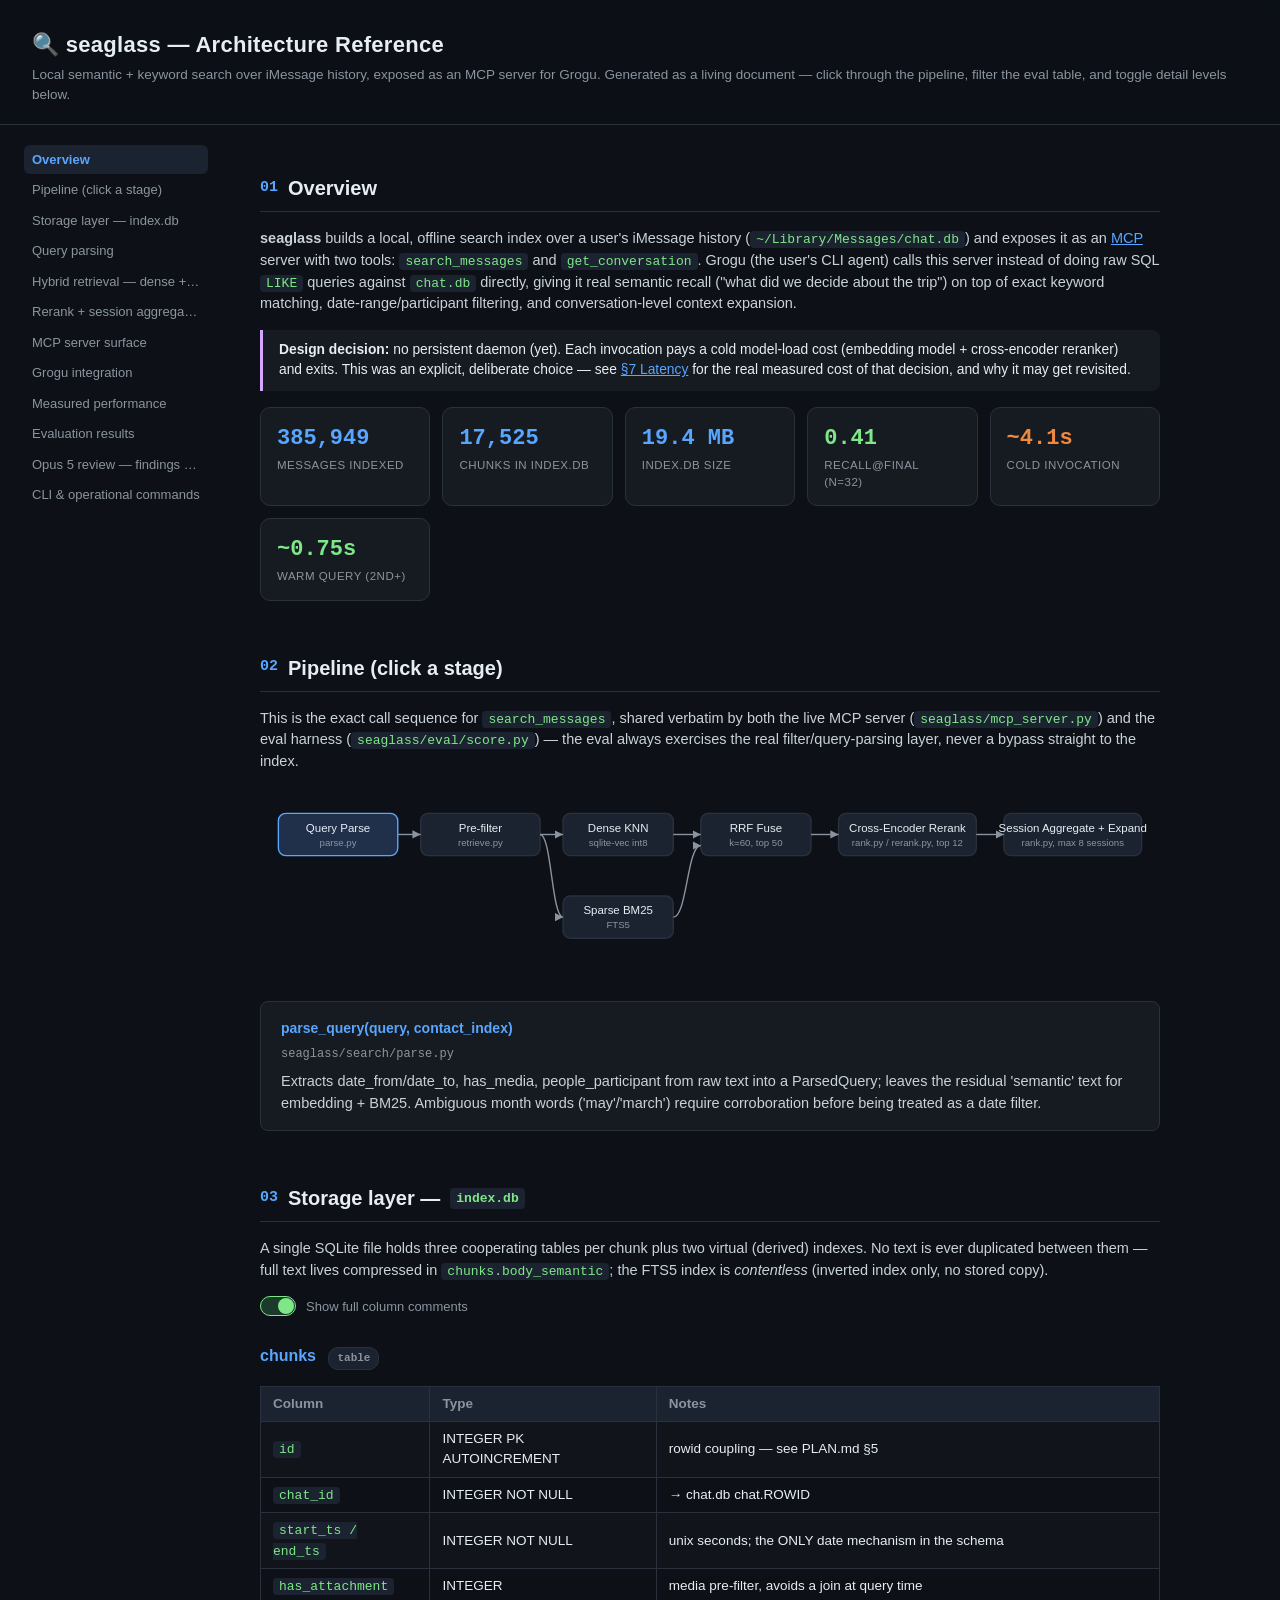
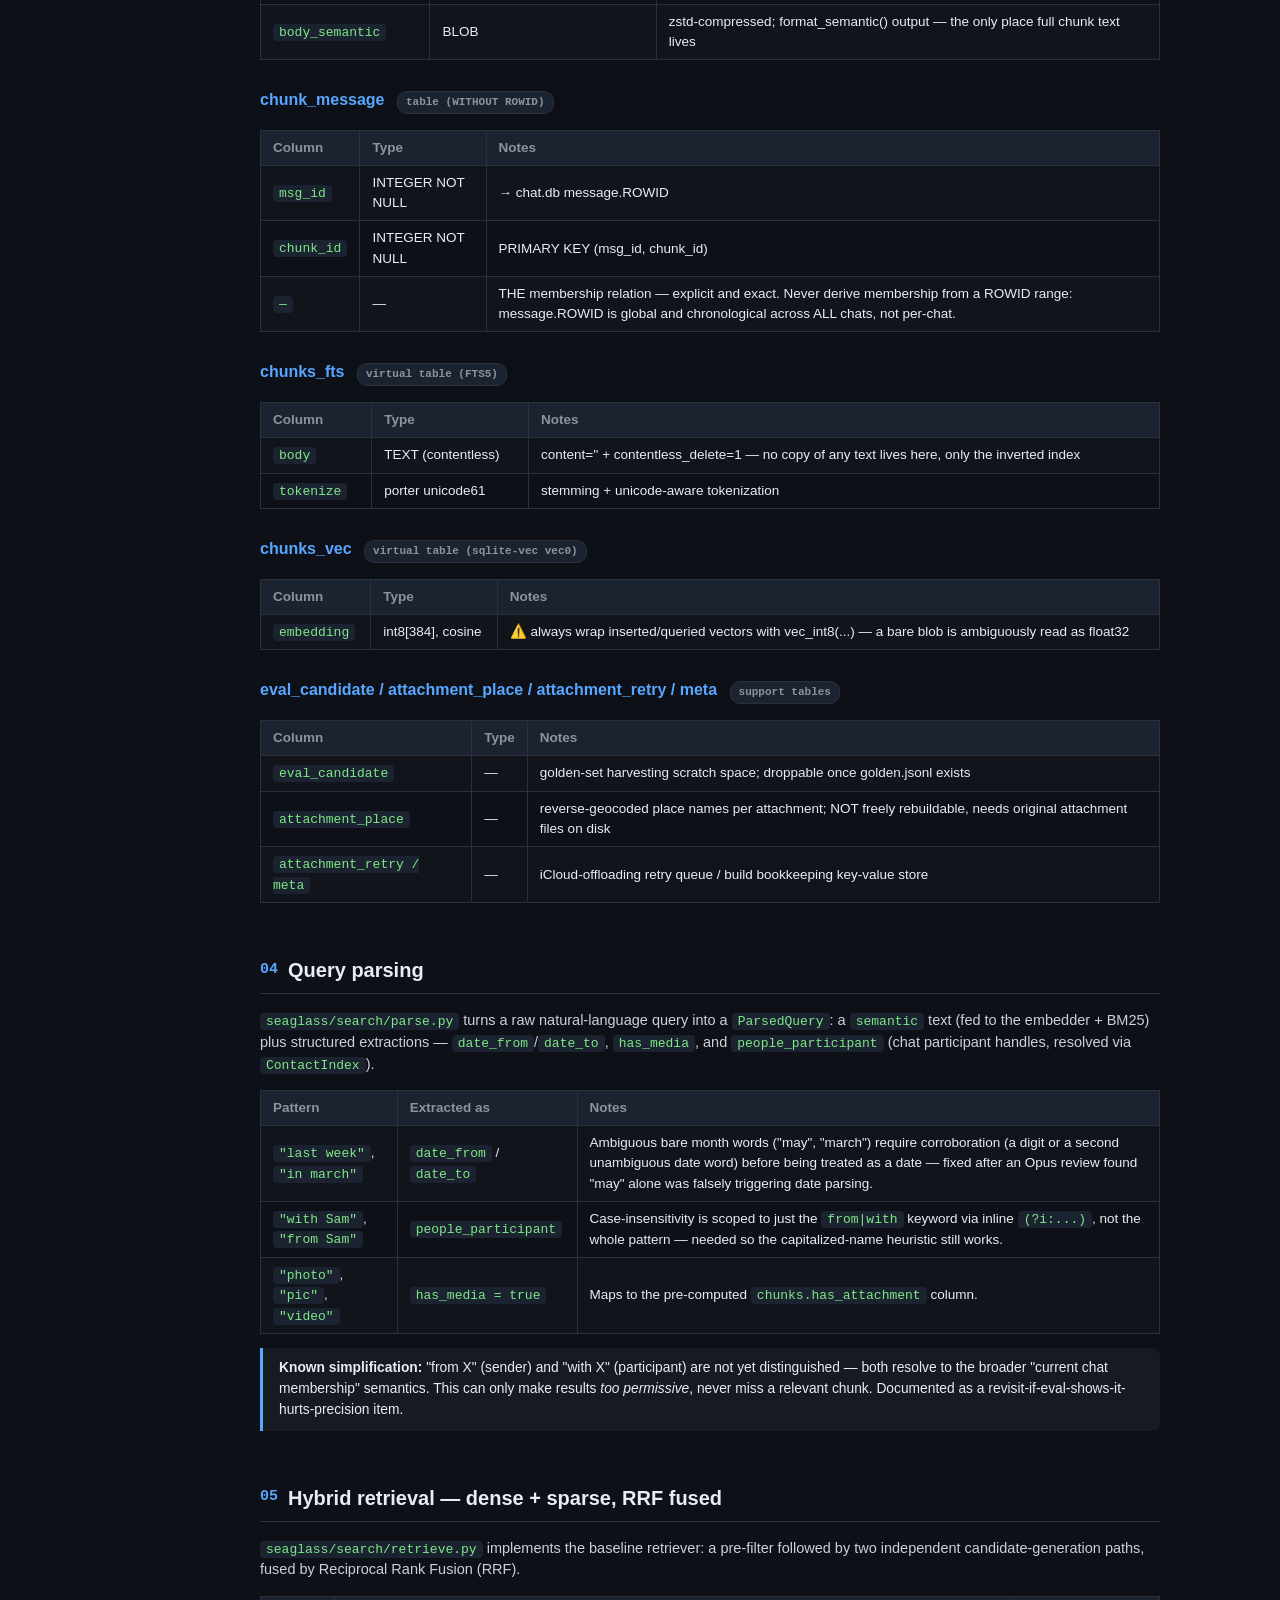
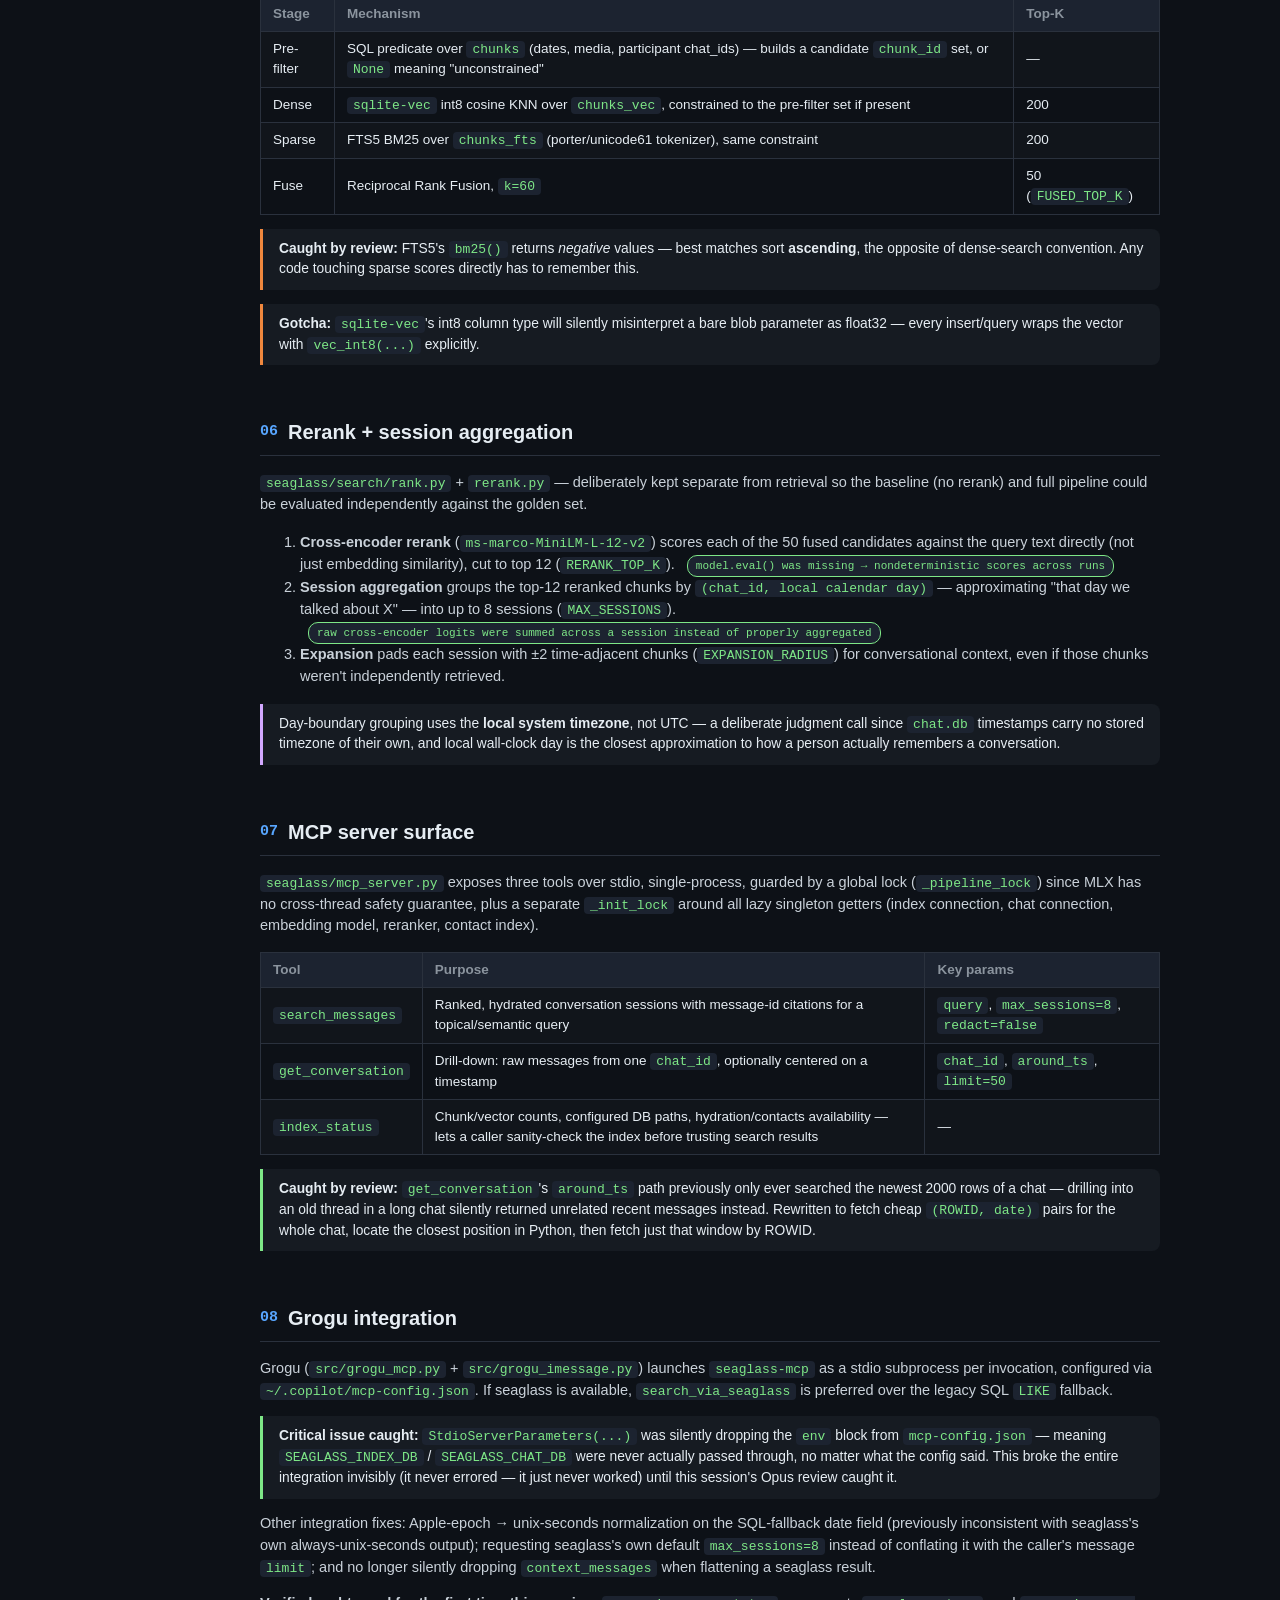
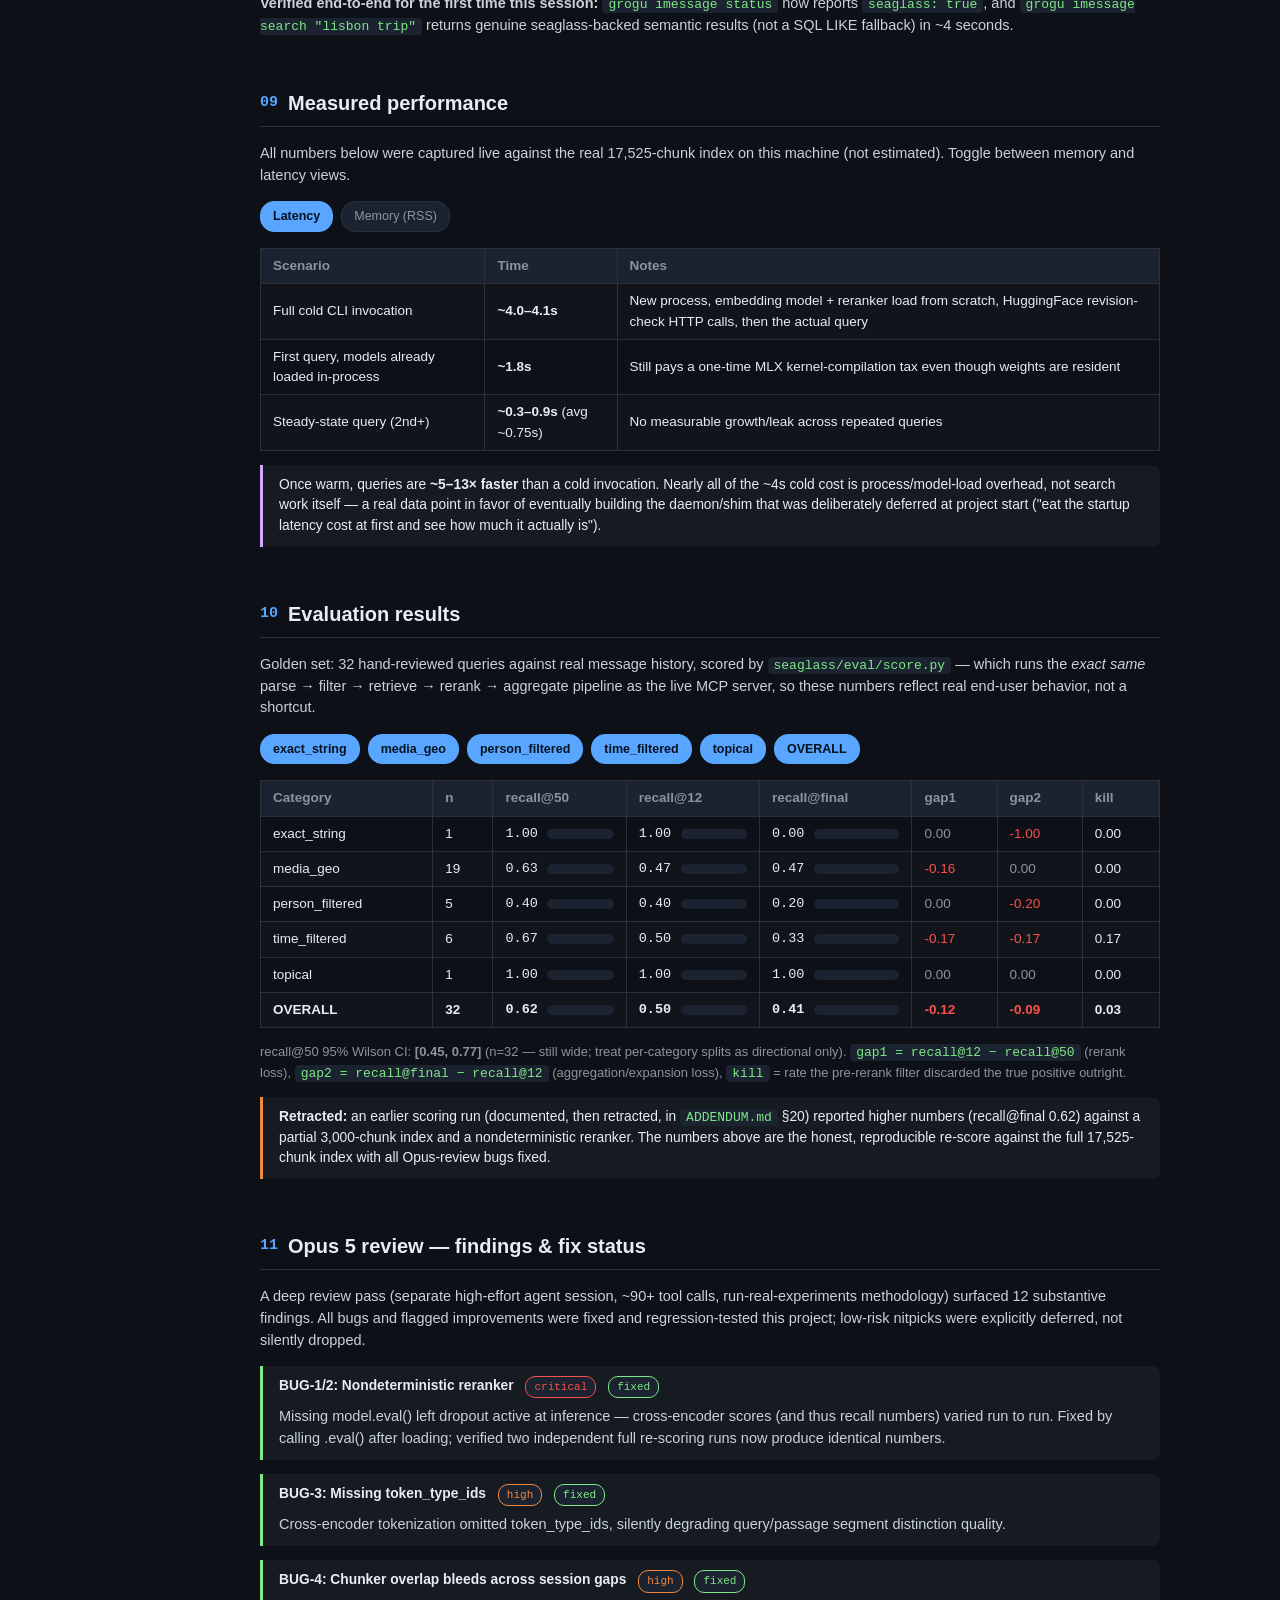
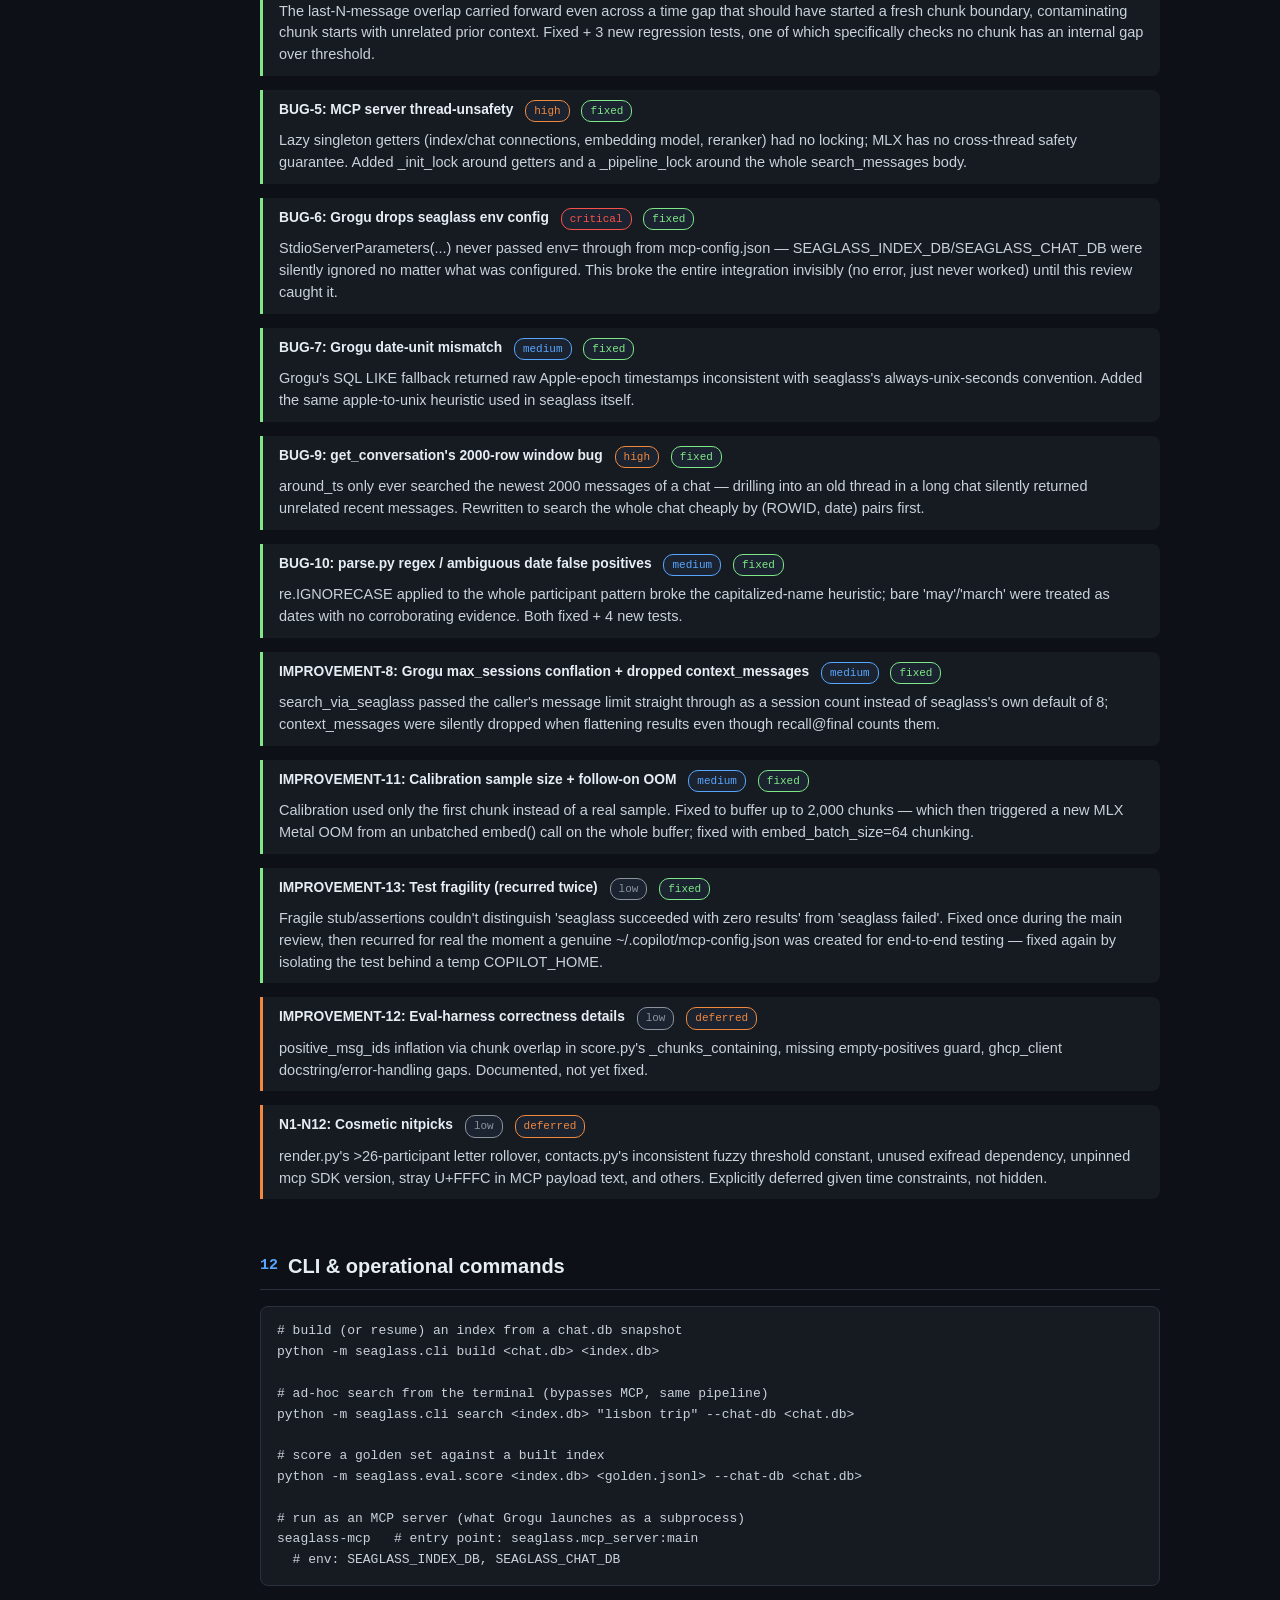
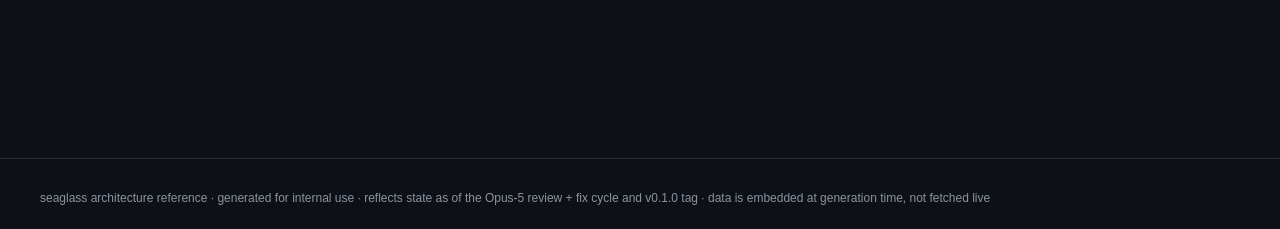
==== docs/architecture.html @ 32e87cda "Remove 'phase' references and 'fixed bug' phrasing from architecture doc Reworded retrieve.py/rank.p" ====
<!DOCTYPE html>
<html lang="en">
<head>
<meta charset="UTF-8">
<title>seaglass — Architecture</title>
<meta name="viewport" content="width=device-width, initial-scale=1">
<style>
  :root {
    --bg: #0d1117;
    --panel: #161b22;
    --panel-alt: #1c2330;
    --border: #2a313d;
    --text: #e6edf3;
    --muted: #8b949e;
    --accent: #58a6ff;
    --accent2: #7ee787;
    --accent3: #f0883e;
    --accent4: #d2a8ff;
    --danger: #f85149;
    --mono: "SF Mono", "Fira Code", Menlo, Consolas, monospace;
  }
  * { box-sizing: border-box; }
  body {
    margin: 0;
    background: var(--bg);
    color: var(--text);
    font-family: -apple-system, BlinkMacSystemFont, "Segoe UI", Helvetica, Arial, sans-serif;
    line-height: 1.5;
  }
  header {
    padding: 28px 32px 18px;
    border-bottom: 1px solid var(--border);
    position: sticky;
    top: 0;
    background: rgba(13,17,23,0.92);
    backdrop-filter: blur(6px);
    z-index: 50;
  }
  header h1 { margin: 0 0 4px; font-size: 22px; letter-spacing: 0.3px; }
  header p.sub { margin: 0; color: var(--muted); font-size: 13.5px; }
  .layout { display: flex; align-items: flex-start; }
  nav#toc {
    width: 220px;
    flex-shrink: 0;
    position: sticky;
    top: 92px;
    padding: 20px 12px 40px 24px;
    height: calc(100vh - 92px);
    overflow-y: auto;
    font-size: 13px;
  }
  nav#toc a {
    display: block;
    color: var(--muted);
    text-decoration: none;
    padding: 5px 8px;
    border-radius: 6px;
    margin-bottom: 1px;
    white-space: nowrap;
    overflow: hidden;
    text-overflow: ellipsis;
  }
  nav#toc a:hover { color: var(--text); background: var(--panel-alt); }
  nav#toc a.active { color: var(--accent); background: var(--panel-alt); font-weight: 600; }
  main {
    flex: 1;
    padding: 32px 40px 120px;
    max-width: 980px;
  }
  section { margin-bottom: 52px; scroll-margin-top: 90px; }
  h2 {
    font-size: 20px;
    border-bottom: 1px solid var(--border);
    padding-bottom: 8px;
    margin-bottom: 16px;
    display: flex;
    align-items: center;
    gap: 10px;
  }
  h2 .num { color: var(--accent); font-family: var(--mono); font-size: 15px; }
  h3 { font-size: 16px; margin-top: 28px; color: var(--accent); }
  p, li { color: #c9d1d9; font-size: 14.5px; }
  code {
    font-family: var(--mono);
    background: var(--panel-alt);
    padding: 1px 6px;
    border-radius: 4px;
    font-size: 13px;
    color: var(--accent2);
  }
  pre {
    background: var(--panel);
    border: 1px solid var(--border);
    border-radius: 8px;
    padding: 14px 16px;
    overflow-x: auto;
    font-family: var(--mono);
    font-size: 12.8px;
    line-height: 1.6;
  }
  pre code { background: none; padding: 0; color: #c9d1d9; }
  .callout {
    border-left: 3px solid var(--accent);
    background: var(--panel);
    padding: 10px 16px;
    border-radius: 0 8px 8px 0;
    margin: 14px 0;
    font-size: 13.8px;
  }
  .callout.warn { border-color: var(--accent3); }
  .callout.fix { border-color: var(--accent2); }
  .callout.decision { border-color: var(--accent4); }
  table { border-collapse: collapse; width: 100%; margin: 14px 0; font-size: 13.5px; }
  th, td { border: 1px solid var(--border); padding: 7px 12px; text-align: left; }
  th { background: var(--panel-alt); color: var(--muted); font-weight: 600; }
  tr:nth-child(even) td { background: rgba(255,255,255,0.015); }
  .badge {
    display: inline-block;
    font-family: var(--mono);
    font-size: 11px;
    padding: 2px 8px;
    border-radius: 10px;
    background: var(--panel-alt);
    border: 1px solid var(--border);
    color: var(--muted);
    margin-left: 8px;
  }
  .badge.fixed { color: var(--accent2); border-color: var(--accent2); }
  .badge.deferred { color: var(--accent3); border-color: var(--accent3); }

  /* Diagram (SVG-based, built dynamically) */
  #pipeline-diagram { margin: 8px 0 20px; }
  .stage-box {
    fill: var(--panel-alt);
    stroke: var(--border);
    stroke-width: 1.5;
    rx: 8;
    cursor: pointer;
    transition: stroke 0.15s, fill 0.15s;
  }
  .stage-box:hover { stroke: var(--accent); fill: #212a38; }
  .stage-box.active { stroke: var(--accent); fill: #21304a; }
  .stage-label { fill: var(--text); font-size: 12.5px; font-family: -apple-system, sans-serif; pointer-events: none; }
  .stage-sub { fill: var(--muted); font-size: 10.5px; pointer-events: none; }
  .flow-arrow { stroke: var(--muted); stroke-width: 1.5; marker-end: url(#arrowhead); fill: none; }
  #stage-detail {
    background: var(--panel);
    border: 1px solid var(--border);
    border-radius: 8px;
    padding: 16px 20px;
    margin-top: 4px;
    min-height: 70px;
    font-size: 13.5px;
  }
  #stage-detail h4 { margin: 0 0 6px; color: var(--accent); font-size: 14px; }
  #stage-detail .file { color: var(--muted); font-family: var(--mono); font-size: 12px; }

  /* Live metrics widget */
  .metrics-grid {
    display: grid;
    grid-template-columns: repeat(auto-fit, minmax(150px, 1fr));
    gap: 12px;
    margin: 16px 0;
  }
  .metric-card {
    background: var(--panel);
    border: 1px solid var(--border);
    border-radius: 10px;
    padding: 14px 16px;
  }
  .metric-card .val { font-size: 22px; font-weight: 700; font-family: var(--mono); }
  .metric-card .lbl { color: var(--muted); font-size: 11.5px; text-transform: uppercase; letter-spacing: 0.5px; margin-top: 2px; }
  .metric-card.good .val { color: var(--accent2); }
  .metric-card.warn .val { color: var(--accent3); }
  .metric-card.neutral .val { color: var(--accent); }

  /* Recall table + filter chips */
  .chip-row { display: flex; flex-wrap: wrap; gap: 8px; margin: 10px 0 16px; }
  .chip {
    font-size: 12.5px;
    padding: 5px 12px;
    border-radius: 14px;
    border: 1px solid var(--border);
    background: var(--panel-alt);
    cursor: pointer;
    color: var(--muted);
    user-select: none;
  }
  .chip.active { background: var(--accent); color: #06121f; border-color: var(--accent); font-weight: 600; }
  #eval-table tr.hidden { display: none; }

  .bar-track { background: var(--panel-alt); border-radius: 5px; height: 10px; width: 100%; overflow: hidden; }
  .bar-fill { height: 100%; border-radius: 5px; background: linear-gradient(90deg, var(--accent), var(--accent2)); }

  .toggle-row { display: flex; gap: 10px; align-items: center; margin: 10px 0 4px; font-size: 13px; color: var(--muted); }
  .switch {
    width: 36px; height: 20px; background: var(--panel-alt); border: 1px solid var(--border);
    border-radius: 12px; position: relative; cursor: pointer; flex-shrink: 0;
  }
  .switch .knob { width: 16px; height: 16px; border-radius: 50%; background: var(--muted); position: absolute; top: 1px; left: 1px; transition: left 0.15s, background 0.15s; }
  .switch.on { background: #1b3a2c; border-color: var(--accent2); }
  .switch.on .knob { left: 17px; background: var(--accent2); }

  footer { padding: 30px 40px; color: var(--muted); font-size: 12px; border-top: 1px solid var(--border); }
  a { color: var(--accent); }

  ::-webkit-scrollbar { width: 9px; height: 9px; }
  ::-webkit-scrollbar-thumb { background: var(--border); border-radius: 5px; }
</style>
</head>
<body>

<header>
  <h1>🔍 seaglass — Architecture Reference</h1>
  <p class="sub">Local semantic + keyword search over iMessage history, exposed as an MCP server for Grogu. Generated as a living document — click through the pipeline, filter the eval table, and toggle detail levels below.</p>
</header>

<div class="layout">
  <nav id="toc"></nav>
  <main id="main-content">

    <section id="overview">
      <h2><span class="num">01</span> Overview</h2>
      <p>
        <strong>seaglass</strong> builds a local, offline search index over a user's iMessage
        history (<code>~/Library/Messages/chat.db</code>) and exposes it as an
        <a href="https://modelcontextprotocol.io/">MCP</a> server with two tools:
        <code>search_messages</code> and <code>get_conversation</code>. Grogu (the user's CLI agent)
        calls this server instead of doing raw SQL <code>LIKE</code> queries against
        <code>chat.db</code> directly, giving it real semantic recall ("what did we decide about the
        trip") on top of exact keyword matching, date-range/participant filtering, and
        conversation-level context expansion.
      </p>
      <div class="callout decision">
        <strong>Design decision:</strong> no persistent daemon (yet). Each invocation pays a cold
        model-load cost (embedding model + cross-encoder reranker) and exits. This was an explicit,
        deliberate choice — see <a href="#latency">§7 Latency</a> for the real measured cost of that
        decision, and why it may get revisited.
      </div>
      <div class="metrics-grid">
        <div class="metric-card neutral"><div class="val" id="m-messages">385,949</div><div class="lbl">messages indexed</div></div>
        <div class="metric-card neutral"><div class="val" id="m-chunks">17,525</div><div class="lbl">chunks in index.db</div></div>
        <div class="metric-card neutral"><div class="val" id="m-indexsize">19.4 MB</div><div class="lbl">index.db size</div></div>
        <div class="metric-card good"><div class="val" id="m-recall">0.41</div><div class="lbl">recall@final (n=32)</div></div>
        <div class="metric-card warn"><div class="val" id="m-cold">~4.1s</div><div class="lbl">cold invocation</div></div>
        <div class="metric-card good"><div class="val" id="m-warm">~0.75s</div><div class="lbl">warm query (2nd+)</div></div>
      </div>
    </section>

    <section id="pipeline">
      <h2><span class="num">02</span> Pipeline (click a stage)</h2>
      <p>This is the exact call sequence for <code>search_messages</code>, shared verbatim by both the
      live MCP server (<code>seaglass/mcp_server.py</code>) and the eval harness
      (<code>seaglass/eval/score.py</code>) — the eval always exercises the real filter/query-parsing
      layer, never a bypass straight to the index.</p>
      <svg id="pipeline-diagram" width="100%" viewBox="0 0 980 190" xmlns="http://www.w3.org/2000/svg">
        <defs>
          <marker id="arrowhead" markerWidth="8" markerHeight="8" refX="6" refY="3" orient="auto">
            <path d="M0,0 L6,3 L0,6 Z" fill="var(--muted)"></path>
          </marker>
        </defs>
      </svg>
      <div id="stage-detail">
        <em style="color:var(--muted)">Click a stage above for details, or use ← / → keys.</em>
      </div>
    </section>

    <section id="storage">
      <h2><span class="num">03</span> Storage layer — <code>index.db</code></h2>
      <p>A single SQLite file holds three cooperating tables per chunk plus two virtual (derived)
      indexes. No text is ever duplicated between them — full text lives compressed in
      <code>chunks.body_semantic</code>; the FTS5 index is <em>contentless</em> (inverted index only,
      no stored copy).</p>

      <div class="toggle-row">
        <div class="switch" id="schema-toggle"><div class="knob"></div></div>
        <span id="schema-toggle-label">Show full column comments</span>
      </div>
      <div id="schema-tables"></div>
    </section>

    <section id="query-parse">
      <h2><span class="num">04</span> Query parsing</h2>
      <p><code>seaglass/search/parse.py</code> turns a raw natural-language query into a
      <code>ParsedQuery</code>: a <code>semantic</code> text (fed to the embedder + BM25) plus
      structured extractions — <code>date_from</code>/<code>date_to</code>, <code>has_media</code>,
      and <code>people_participant</code> (chat participant handles, resolved via
      <code>ContactIndex</code>).</p>
      <table>
        <tr><th>Pattern</th><th>Extracted as</th><th>Notes</th></tr>
        <tr><td><code>"last week"</code>, <code>"in march"</code></td><td><code>date_from</code> / <code>date_to</code></td>
            <td>Ambiguous bare month words ("may", "march") require corroboration (a digit or a second
            unambiguous date word) before being treated as a date — fixed after an Opus review found
            "may" alone was falsely triggering date parsing.</td></tr>
        <tr><td><code>"with Sam"</code>, <code>"from Sam"</code></td><td><code>people_participant</code></td>
            <td>Case-insensitivity is scoped to just the <code>from|with</code> keyword via inline
            <code>(?i:...)</code>, not the whole pattern — needed so the capitalized-name heuristic
            still works.</td></tr>
        <tr><td><code>"photo"</code>, <code>"pic"</code>, <code>"video"</code></td><td><code>has_media = true</code></td>
            <td>Maps to the pre-computed <code>chunks.has_attachment</code> column.</td></tr>
      </table>
      <div class="callout">
        <strong>Known simplification:</strong> "from X" (sender) and "with X" (participant) are not
        yet distinguished — both resolve to the broader "current chat membership" semantics. This can
        only make results <em>too permissive</em>, never miss a relevant chunk. Documented as a
        revisit-if-eval-shows-it-hurts-precision item.
      </div>
    </section>

    <section id="retrieval">
      <h2><span class="num">05</span> Hybrid retrieval — dense + sparse, RRF fused</h2>
      <p><code>seaglass/search/retrieve.py</code> implements the baseline retriever: a pre-filter
      followed by two independent candidate-generation paths, fused by Reciprocal Rank Fusion (RRF).</p>
      <table>
        <tr><th>Stage</th><th>Mechanism</th><th>Top-K</th></tr>
        <tr><td>Pre-filter</td><td>SQL predicate over <code>chunks</code> (dates, media, participant chat_ids) — builds a candidate <code>chunk_id</code> set, or <code>None</code> meaning "unconstrained"</td><td>—</td></tr>
        <tr><td>Dense</td><td><code>sqlite-vec</code> int8 cosine KNN over <code>chunks_vec</code>, constrained to the pre-filter set if present</td><td>200</td></tr>
        <tr><td>Sparse</td><td>FTS5 BM25 over <code>chunks_fts</code> (porter/unicode61 tokenizer), same constraint</td><td>200</td></tr>
        <tr><td>Fuse</td><td>Reciprocal Rank Fusion, <code>k=60</code></td><td>50 (<code>FUSED_TOP_K</code>)</td></tr>
      </table>
      <div class="callout warn">
        <strong>Caught by review:</strong> FTS5's <code>bm25()</code> returns <em>negative</em>
        values — best matches sort <strong>ascending</strong>, the opposite of dense-search
        convention. Any code touching sparse scores directly has to remember this.
      </div>
      <div class="callout warn">
        <strong>Gotcha:</strong> <code>sqlite-vec</code>'s int8 column type will silently
        misinterpret a bare blob parameter as float32 — every insert/query wraps the vector with
        <code>vec_int8(...)</code> explicitly.
      </div>
    </section>

    <section id="rerank-aggregate">
      <h2><span class="num">06</span> Rerank + session aggregation</h2>
      <p><code>seaglass/search/rank.py</code> + <code>rerank.py</code> — deliberately kept
      separate from retrieval so the baseline (no rerank) and full pipeline could be evaluated
      independently against the golden set.</p>
      <ol>
        <li><strong>Cross-encoder rerank</strong> (<code>ms-marco-MiniLM-L-12-v2</code>) scores each of
        the 50 fused candidates against the query text directly (not just embedding similarity),
        cut to top 12 (<code>RERANK_TOP_K</code>).
          <span class="badge fixed">model.eval() was missing → nondeterministic scores across runs</span>
        </li>
        <li><strong>Session aggregation</strong> groups the top-12 reranked chunks by
        <code>(chat_id, local calendar day)</code> — approximating "that day we talked about X" —
        into up to 8 sessions (<code>MAX_SESSIONS</code>).
          <span class="badge fixed">raw cross-encoder logits were summed across a session instead of properly aggregated</span>
        </li>
        <li><strong>Expansion</strong> pads each session with ±2 time-adjacent chunks
        (<code>EXPANSION_RADIUS</code>) for conversational context, even if those chunks weren't
        independently retrieved.</li>
      </ol>
      <div class="callout decision">
        Day-boundary grouping uses the <strong>local system timezone</strong>, not UTC — a deliberate
        judgment call since <code>chat.db</code> timestamps carry no stored timezone of their own, and
        local wall-clock day is the closest approximation to how a person actually remembers a
        conversation.
      </div>
    </section>

    <section id="mcp">
      <h2><span class="num">07</span> MCP server surface</h2>
      <p><code>seaglass/mcp_server.py</code> exposes three tools over stdio, single-process, guarded by
      a global lock (<code>_pipeline_lock</code>) since MLX has no cross-thread safety guarantee, plus
      a separate <code>_init_lock</code> around all lazy singleton getters (index connection, chat
      connection, embedding model, reranker, contact index).</p>
      <table>
        <tr><th>Tool</th><th>Purpose</th><th>Key params</th></tr>
        <tr><td><code>search_messages</code></td><td>Ranked, hydrated conversation sessions with message-id citations for a topical/semantic query</td><td><code>query</code>, <code>max_sessions=8</code>, <code>redact=false</code></td></tr>
        <tr><td><code>get_conversation</code></td><td>Drill-down: raw messages from one <code>chat_id</code>, optionally centered on a timestamp</td><td><code>chat_id</code>, <code>around_ts</code>, <code>limit=50</code></td></tr>
        <tr><td><code>index_status</code></td><td>Chunk/vector counts, configured DB paths, hydration/contacts availability — lets a caller sanity-check the index before trusting search results</td><td>—</td></tr>
      </table>
      <div class="callout fix">
        <strong>Caught by review:</strong> <code>get_conversation</code>'s <code>around_ts</code>
        path previously only ever searched the newest 2000 rows of a chat — drilling into an old
        thread in a long chat silently returned unrelated recent messages instead. Rewritten to fetch
        cheap <code>(ROWID, date)</code> pairs for the whole chat, locate the closest position in
        Python, then fetch just that window by ROWID.
      </div>
    </section>

    <section id="grogu-integration">
      <h2><span class="num">08</span> Grogu integration</h2>
      <p>Grogu (<code>src/grogu_mcp.py</code> + <code>src/grogu_imessage.py</code>) launches
      <code>seaglass-mcp</code> as a stdio subprocess per invocation, configured via
      <code>~/.copilot/mcp-config.json</code>. If seaglass is available,
      <code>search_via_seaglass</code> is preferred over the legacy SQL <code>LIKE</code> fallback.</p>
      <div class="callout fix">
        <strong>Critical issue caught:</strong> <code>StdioServerParameters(...)</code> was silently dropping
        the <code>env</code> block from <code>mcp-config.json</code> — meaning <code>SEAGLASS_INDEX_DB</code>
        / <code>SEAGLASS_CHAT_DB</code> were never actually passed through, no matter what the config
        said. This broke the entire integration invisibly (it never errored — it just never worked)
        until this session's Opus review caught it.
      </div>
      <p>Other integration fixes: Apple-epoch → unix-seconds normalization on the SQL-fallback date
      field (previously inconsistent with seaglass's own always-unix-seconds output); requesting
      seaglass's own default <code>max_sessions=8</code> instead of conflating it with the caller's
      message <code>limit</code>; and no longer silently dropping <code>context_messages</code> when
      flattening a seaglass result.</p>
      <p><strong>Verified end-to-end for the first time this session:</strong> <code>grogu imessage
      status</code> now reports <code>seaglass: true</code>, and <code>grogu imessage search "lisbon
      trip"</code> returns genuine seaglass-backed semantic results (not a SQL LIKE fallback) in
      ~4 seconds.</p>
    </section>

    <section id="latency">
      <h2><span class="num">09</span> Measured performance</h2>
      <p>All numbers below were captured live against the real 17,525-chunk index on this machine
      (not estimated). Toggle between memory and latency views.</p>
      <div class="chip-row" id="perf-toggle">
        <span class="chip active" data-view="latency">Latency</span>
        <span class="chip" data-view="memory">Memory (RSS)</span>
      </div>
      <div id="perf-latency">
        <table>
          <tr><th>Scenario</th><th>Time</th><th>Notes</th></tr>
          <tr><td>Full cold CLI invocation</td><td><strong>~4.0–4.1s</strong></td><td>New process, embedding model + reranker load from scratch, HuggingFace revision-check HTTP calls, then the actual query</td></tr>
          <tr><td>First query, models already loaded in-process</td><td><strong>~1.8s</strong></td><td>Still pays a one-time MLX kernel-compilation tax even though weights are resident</td></tr>
          <tr><td>Steady-state query (2nd+)</td><td><strong>~0.3–0.9s</strong> (avg ~0.75s)</td><td>No measurable growth/leak across repeated queries</td></tr>
        </table>
        <div class="callout decision">
          Once warm, queries are <strong>~5–13× faster</strong> than a cold invocation. Nearly all of
          the ~4s cold cost is process/model-load overhead, not search work itself — a real data point
          in favor of eventually building the daemon/shim that was deliberately deferred at project
          start ("eat the startup latency cost at first and see how much it actually is").
        </div>
      </div>
      <div id="perf-memory" style="display:none">
        <table>
          <tr><th>Stage</th><th>RSS</th></tr>
          <tr><td>Interpreter baseline</td><td>~18 MB</td></tr>
          <tr><td>+ <code>open_index_db()</code> (SQLite connections only)</td><td>~69 MB</td></tr>
          <tr><td>+ embedding model + reranker loaded, warm, idle</td><td>~300 MB</td></tr>
          <tr><td>First query executed</td><td>~566 MB (one-time jump)</td></tr>
          <tr><td>Subsequent queries</td><td>~566–570 MB (flat)</td></tr>
        </table>
        <p>Comfortably within normal laptop RAM headroom for a single-invocation CLI tool; worth
        revisiting if this ever runs as a persistent daemon alongside other MLX-using processes
        sharing the same unified memory pool.</p>
      </div>
    </section>

    <section id="eval">
      <h2><span class="num">10</span> Evaluation results</h2>
      <p>Golden set: 32 hand-reviewed queries against real message history, scored by
      <code>seaglass/eval/score.py</code> — which runs the <em>exact same</em>
      parse → filter → retrieve → rerank → aggregate pipeline as the live MCP server, so these
      numbers reflect real end-user behavior, not a shortcut.</p>
      <div class="chip-row" id="eval-filters"></div>
      <table id="eval-table">
        <thead>
          <tr><th>Category</th><th>n</th><th>recall@50</th><th>recall@12</th><th>recall@final</th><th>gap1</th><th>gap2</th><th>kill</th></tr>
        </thead>
        <tbody></tbody>
      </table>
      <p style="color:var(--muted); font-size:13px;">
        recall@50 95% Wilson CI: <strong>[0.45, 0.77]</strong> (n=32 — still wide; treat per-category
        splits as directional only). <code>gap1 = recall@12 − recall@50</code> (rerank loss),
        <code>gap2 = recall@final − recall@12</code> (aggregation/expansion loss), <code>kill</code> =
        rate the pre-rerank filter discarded the true positive outright.
      </p>
      <div class="callout warn">
        <strong>Retracted:</strong> an earlier scoring run (documented, then retracted, in
        <code>ADDENDUM.md</code> §20) reported higher numbers (recall@final 0.62) against a partial
        3,000-chunk index and a nondeterministic reranker. The numbers above are the honest,
        reproducible re-score against the full 17,525-chunk index with all Opus-review bugs fixed.
      </div>
    </section>

    <section id="bugs">
      <h2><span class="num">11</span> Opus 5 review — findings & fix status</h2>
      <p>A deep review pass (separate high-effort agent session, ~90+ tool calls, run-real-experiments
      methodology) surfaced 12 substantive findings. All bugs and flagged improvements were fixed and
      regression-tested this project; low-risk nitpicks were explicitly deferred, not silently
      dropped.</p>
      <div id="bug-list"></div>
    </section>

    <section id="cli">
      <h2><span class="num">12</span> CLI &amp; operational commands</h2>
      <pre><code># build (or resume) an index from a chat.db snapshot
python -m seaglass.cli build &lt;chat.db&gt; &lt;index.db&gt;

# ad-hoc search from the terminal (bypasses MCP, same pipeline)
python -m seaglass.cli search &lt;index.db&gt; "lisbon trip" --chat-db &lt;chat.db&gt;

# score a golden set against a built index
python -m seaglass.eval.score &lt;index.db&gt; &lt;golden.jsonl&gt; --chat-db &lt;chat.db&gt;

# run as an MCP server (what Grogu launches as a subprocess)
seaglass-mcp   # entry point: seaglass.mcp_server:main
  # env: SEAGLASS_INDEX_DB, SEAGLASS_CHAT_DB</code></pre>
    </section>

  </main>
</div>

<footer>
  seaglass architecture reference · generated for internal use · reflects state as of the Opus-5
  review + fix cycle and v0.1.0 tag · data is embedded at generation time, not fetched live
</footer>

<script>
// ---------- Data (embedded; this doc is self-contained / offline) ----------
const PIPELINE_STAGES = [
  {
    id: "parse", label: "Query Parse", sub: "parse.py", x: 20, w: 130,
    detail: {
      title: "parse_query(query, contact_index)",
      file: "seaglass/search/parse.py",
      body: "Extracts date_from/date_to, has_media, people_participant from raw text into a ParsedQuery; leaves the residual 'semantic' text for embedding + BM25. Ambiguous month words ('may'/'march') require corroboration before being treated as a date filter."
    }
  },
  {
    id: "filter", label: "Pre-filter", sub: "retrieve.py", x: 175, w: 130,
    detail: {
      title: "build_candidate_chunk_ids(index_con, parsed, chat_con)",
      file: "seaglass/search/retrieve.py",
      body: "Combines date/media SQL predicates over chunks with a participant filter (resolved to chat_ids via chat_handle_join) into one candidate chunk_id set, or None meaning 'no constraint'. An explicit people filter matching zero chats fails closed (returns empty set), not ignored."
    }
  },
  {
    id: "dense", label: "Dense KNN", sub: "sqlite-vec int8", x: 330, w: 120,
    detail: {
      title: "dense_search(...) — top 200",
      file: "seaglass/search/retrieve.py",
      body: "int8 cosine KNN over chunks_vec via sqlite-vec, constrained to the pre-filter set. Query text gets the BGE asymmetric-embedder instruction prefix ('Represent this sentence for searching relevant passages: ') — documents never do."
    }
  },
  {
    id: "sparse", label: "Sparse BM25", sub: "FTS5", x: 330, w: 120, y: 90,
    detail: {
      title: "sparse_search(...) — top 200",
      file: "seaglass/search/retrieve.py",
      body: "BM25 over the contentless chunks_fts virtual table (porter/unicode61 tokenizer). bm25() returns negative scores — best matches sort ascending, opposite of the dense-search convention."
    }
  },
  {
    id: "rrf", label: "RRF Fuse", sub: "k=60, top 50", x: 480, w: 120,
    detail: {
      title: "Reciprocal Rank Fusion",
      file: "seaglass/search/retrieve.py",
      body: "Combines dense + sparse rankings into one fused list of the top 50 (FUSED_TOP_K) chunk_ids via RRF with k=60. This is the baseline retriever, deliberately evaluated on its own before rerank/aggregation were added."
    }
  },
  {
    id: "rerank", label: "Cross-Encoder Rerank", sub: "rank.py / rerank.py, top 12", x: 630, w: 150,
    detail: {
      title: "rerank_candidates(...)",
      file: "seaglass/search/rank.py + rerank.py",
      body: "ms-marco-MiniLM-L-12-v2 cross-encoder scores each of the 50 fused candidates directly against the query, cut to top 12. Caught by review: model.eval() was missing, causing nondeterministic scores across runs (dropout active at inference time)."
    }
  },
  {
    id: "aggregate", label: "Session Aggregate + Expand", sub: "rank.py, max 8 sessions", x: 810, w: 150,
    detail: {
      title: "aggregate_sessions(...) + expand_sessions(...)",
      file: "seaglass/search/rank.py",
      body: "Groups top-12 reranked chunks by (chat_id, local calendar day) into up to 8 sessions, then pads each with ±2 time-adjacent chunks for context. Caught by review: raw cross-encoder logits were being summed across a session instead of properly aggregated."
    }
  }
];

const BUGS = [
  {id:"BUG-1/2", title:"Nondeterministic reranker", severity:"critical", status:"fixed",
   detail:"Missing model.eval() left dropout active at inference — cross-encoder scores (and thus recall numbers) varied run to run. Fixed by calling .eval() after loading; verified two independent full re-scoring runs now produce identical numbers."},
  {id:"BUG-3", title:"Missing token_type_ids", severity:"high", status:"fixed",
   detail:"Cross-encoder tokenization omitted token_type_ids, silently degrading query/passage segment distinction quality."},
  {id:"BUG-4", title:"Chunker overlap bleeds across session gaps", severity:"high", status:"fixed",
   detail:"The last-N-message overlap carried forward even across a time gap that should have started a fresh chunk boundary, contaminating chunk starts with unrelated prior context. Fixed + 3 new regression tests, one of which specifically checks no chunk has an internal gap over threshold."},
  {id:"BUG-5", title:"MCP server thread-unsafety", severity:"high", status:"fixed",
   detail:"Lazy singleton getters (index/chat connections, embedding model, reranker) had no locking; MLX has no cross-thread safety guarantee. Added _init_lock around getters and a _pipeline_lock around the whole search_messages body."},
  {id:"BUG-6", title:"Grogu drops seaglass env config", severity:"critical", status:"fixed",
   detail:"StdioServerParameters(...) never passed env= through from mcp-config.json — SEAGLASS_INDEX_DB/SEAGLASS_CHAT_DB were silently ignored no matter what was configured. This broke the entire integration invisibly (no error, just never worked) until this review caught it."},
  {id:"BUG-7", title:"Grogu date-unit mismatch", severity:"medium", status:"fixed",
   detail:"Grogu's SQL LIKE fallback returned raw Apple-epoch timestamps inconsistent with seaglass's always-unix-seconds convention. Added the same apple-to-unix heuristic used in seaglass itself."},
  {id:"BUG-9", title:"get_conversation's 2000-row window bug", severity:"high", status:"fixed",
   detail:"around_ts only ever searched the newest 2000 messages of a chat — drilling into an old thread in a long chat silently returned unrelated recent messages. Rewritten to search the whole chat cheaply by (ROWID, date) pairs first."},
  {id:"BUG-10", title:"parse.py regex / ambiguous date false positives", severity:"medium", status:"fixed",
   detail:"re.IGNORECASE applied to the whole participant pattern broke the capitalized-name heuristic; bare 'may'/'march' were treated as dates with no corroborating evidence. Both fixed + 4 new tests."},
  {id:"IMPROVEMENT-8", title:"Grogu max_sessions conflation + dropped context_messages", severity:"medium", status:"fixed",
   detail:"search_via_seaglass passed the caller's message limit straight through as a session count instead of seaglass's own default of 8; context_messages were silently dropped when flattening results even though recall@final counts them."},
  {id:"IMPROVEMENT-11", title:"Calibration sample size + follow-on OOM", severity:"medium", status:"fixed",
   detail:"Calibration used only the first chunk instead of a real sample. Fixed to buffer up to 2,000 chunks — which then triggered a new MLX Metal OOM from an unbatched embed() call on the whole buffer; fixed with embed_batch_size=64 chunking."},
  {id:"IMPROVEMENT-13", title:"Test fragility (recurred twice)", severity:"low", status:"fixed",
   detail:"Fragile stub/assertions couldn't distinguish 'seaglass succeeded with zero results' from 'seaglass failed'. Fixed once during the main review, then recurred for real the moment a genuine ~/.copilot/mcp-config.json was created for end-to-end testing — fixed again by isolating the test behind a temp COPILOT_HOME."},
  {id:"IMPROVEMENT-12", title:"Eval-harness correctness details", severity:"low", status:"deferred",
   detail:"positive_msg_ids inflation via chunk overlap in score.py's _chunks_containing, missing empty-positives guard, ghcp_client docstring/error-handling gaps. Documented, not yet fixed."},
  {id:"N1-N12", title:"Cosmetic nitpicks", severity:"low", status:"deferred",
   detail:"render.py's >26-participant letter rollover, contacts.py's inconsistent fuzzy threshold constant, unused exifread dependency, unpinned mcp SDK version, stray U+FFFC in MCP payload text, and others. Explicitly deferred given time constraints, not hidden."}
];

const EVAL_ROWS = [
  {cat:"exact_string", n:1, r50:1.00, r12:1.00, rfin:0.00, gap1:0.00, gap2:-1.00, kill:0.00},
  {cat:"media_geo", n:19, r50:0.63, r12:0.47, rfin:0.47, gap1:-0.16, gap2:0.00, kill:0.00},
  {cat:"person_filtered", n:5, r50:0.40, r12:0.40, rfin:0.20, gap1:0.00, gap2:-0.20, kill:0.00},
  {cat:"time_filtered", n:6, r50:0.67, r12:0.50, rfin:0.33, gap1:-0.17, gap2:-0.17, kill:0.17},
  {cat:"topical", n:1, r50:1.00, r12:1.00, rfin:1.00, gap1:0.00, gap2:0.00, kill:0.00},
  {cat:"OVERALL", n:32, r50:0.62, r12:0.50, rfin:0.41, gap1:-0.12, gap2:-0.09, kill:0.03, overall:true}
];

const SCHEMA_TABLES = [
  {
    name: "chunks", kind: "table",
    cols: [
      ["id", "INTEGER PK AUTOINCREMENT", "rowid coupling — see PLAN.md §5"],
      ["chat_id", "INTEGER NOT NULL", "→ chat.db chat.ROWID"],
      ["start_ts / end_ts", "INTEGER NOT NULL", "unix seconds; the ONLY date mechanism in the schema"],
      ["has_attachment", "INTEGER", "media pre-filter, avoids a join at query time"],
      ["body_semantic", "BLOB", "zstd-compressed; format_semantic() output — the only place full chunk text lives"]
    ]
  },
  {
    name: "chunk_message", kind: "table (WITHOUT ROWID)",
    cols: [
      ["msg_id", "INTEGER NOT NULL", "→ chat.db message.ROWID"],
      ["chunk_id", "INTEGER NOT NULL", "PRIMARY KEY (msg_id, chunk_id)"],
      ["—", "—", "THE membership relation — explicit and exact. Never derive membership from a ROWID range: message.ROWID is global and chronological across ALL chats, not per-chat."]
    ]
  },
  {
    name: "chunks_fts", kind: "virtual table (FTS5)",
    cols: [
      ["body", "TEXT (contentless)", "content='' + contentless_delete=1 — no copy of any text lives here, only the inverted index"],
      ["tokenize", "porter unicode61", "stemming + unicode-aware tokenization"]
    ]
  },
  {
    name: "chunks_vec", kind: "virtual table (sqlite-vec vec0)",
    cols: [
      ["embedding", "int8[384], cosine", "⚠️ always wrap inserted/queried vectors with vec_int8(...) — a bare blob is ambiguously read as float32"]
    ]
  },
  {
    name: "eval_candidate / attachment_place / attachment_retry / meta", kind: "support tables",
    cols: [
      ["eval_candidate", "—", "golden-set harvesting scratch space; droppable once golden.jsonl exists"],
      ["attachment_place", "—", "reverse-geocoded place names per attachment; NOT freely rebuildable, needs original attachment files on disk"],
      ["attachment_retry / meta", "—", "iCloud-offloading retry queue / build bookkeeping key-value store"]
    ]
  }
];

// ---------- Table of contents (auto-built) ----------
const sections = document.querySelectorAll("main section");
const toc = document.getElementById("toc");
sections.forEach(s => {
  const h2 = s.querySelector("h2");
  if (!h2) return;
  const label = h2.textContent.replace(/^\d+\s*/, "").trim();
  const a = document.createElement("a");
  a.href = "#" + s.id;
  a.textContent = label;
  a.dataset.target = s.id;
  toc.appendChild(a);
});
const tocLinks = toc.querySelectorAll("a");
const observer = new IntersectionObserver((entries) => {
  entries.forEach(entry => {
    const link = toc.querySelector(`a[data-target="${entry.target.id}"]`);
    if (!link) return;
    if (entry.isIntersecting) {
      tocLinks.forEach(l => l.classList.remove("active"));
      link.classList.add("active");
    }
  });
}, { rootMargin: "-20% 0px -70% 0px" });
sections.forEach(s => observer.observe(s));

// ---------- Pipeline diagram (SVG, built + interactive) ----------
const svg = document.getElementById("pipeline-diagram");
const NS = "http://www.w3.org/2000/svg";
const detailPane = document.getElementById("stage-detail");
let activeStage = null;

function drawArrow(x1, y1, x2, y2) {
  const path = document.createElementNS(NS, "path");
  const midX = (x1 + x2) / 2;
  path.setAttribute("d", `M${x1},${y1} C${midX},${y1} ${midX},${y2} ${x2},${y2}`);
  path.setAttribute("class", "flow-arrow");
  svg.appendChild(path);
}

function stageCenter(stage) {
  const y = (stage.y || 0) + 45;
  return { x: stage.x + stage.w, y: y + 20, xIn: stage.x, y0: y };
}

PIPELINE_STAGES.forEach((stage, i) => {
  const y = (stage.y || 0) + 20;
  const g = document.createElementNS(NS, "g");
  const rect = document.createElementNS(NS, "rect");
  rect.setAttribute("x", stage.x);
  rect.setAttribute("y", y);
  rect.setAttribute("width", stage.w);
  rect.setAttribute("height", 46);
  rect.setAttribute("class", "stage-box");
  rect.dataset.id = stage.id;
  g.appendChild(rect);

  const label = document.createElementNS(NS, "text");
  label.setAttribute("x", stage.x + stage.w / 2);
  label.setAttribute("y", y + 20);
  label.setAttribute("text-anchor", "middle");
  label.setAttribute("class", "stage-label");
  label.textContent = stage.label;
  g.appendChild(label);

  const sub = document.createElementNS(NS, "text");
  sub.setAttribute("x", stage.x + stage.w / 2);
  sub.setAttribute("y", y + 35);
  sub.setAttribute("text-anchor", "middle");
  sub.setAttribute("class", "stage-sub");
  sub.textContent = stage.sub;
  g.appendChild(sub);

  g.style.cursor = "pointer";
  g.addEventListener("click", () => selectStage(stage.id));
  svg.appendChild(g);
});

// arrows: parse->filter->dense/sparse->rrf->rerank->aggregate
drawArrow(150, 43, 175, 43);
drawArrow(305, 43, 330, 43);
drawArrow(305, 43, 330, 133);
drawArrow(450, 43, 480, 43);
drawArrow(450, 133, 480, 55);
drawArrow(600, 43, 630, 43);
drawArrow(780, 43, 810, 43);

function selectStage(id) {
  activeStage = id;
  document.querySelectorAll(".stage-box").forEach(r => {
    r.classList.toggle("active", r.dataset.id === id);
  });
  const stage = PIPELINE_STAGES.find(s => s.id === id);
  detailPane.innerHTML = `<h4>${stage.detail.title}</h4><div class="file">${stage.detail.file}</div><p style="margin:8px 0 0;">${stage.detail.body}</p>`;
}
selectStage(PIPELINE_STAGES[0].id);

document.addEventListener("keydown", (e) => {
  if (!document.getElementById("pipeline").getBoundingClientRect().top < window.innerHeight) return;
  const idx = PIPELINE_STAGES.findIndex(s => s.id === activeStage);
  if (e.key === "ArrowRight" && idx < PIPELINE_STAGES.length - 1) selectStage(PIPELINE_STAGES[idx + 1].id);
  if (e.key === "ArrowLeft" && idx > 0) selectStage(PIPELINE_STAGES[idx - 1].id);
});

// ---------- Schema tables (dynamic, toggle comment verbosity) ----------
const schemaContainer = document.getElementById("schema-tables");
let showComments = true;
function renderSchema() {
  schemaContainer.innerHTML = "";
  SCHEMA_TABLES.forEach(t => {
    const h3 = document.createElement("h3");
    h3.innerHTML = `${t.name} <span class="badge">${t.kind}</span>`;
    schemaContainer.appendChild(h3);
    const table = document.createElement("table");
    const thead = document.createElement("tr");
    thead.innerHTML = showComments ? "<th>Column</th><th>Type</th><th>Notes</th>" : "<th>Column</th><th>Type</th>";
    table.appendChild(thead);
    t.cols.forEach(c => {
      const tr = document.createElement("tr");
      tr.innerHTML = showComments ? `<td><code>${c[0]}</code></td><td>${c[1]}</td><td>${c[2]}</td>` : `<td><code>${c[0]}</code></td><td>${c[1]}</td>`;
      table.appendChild(tr);
    });
    schemaContainer.appendChild(table);
  });
}
renderSchema();
const schemaToggle = document.getElementById("schema-toggle");
schemaToggle.classList.add("on");
schemaToggle.addEventListener("click", () => {
  showComments = !showComments;
  schemaToggle.classList.toggle("on", showComments);
  document.getElementById("schema-toggle-label").textContent = showComments ? "Show full column comments" : "Compact view";
  renderSchema();
});

// ---------- Perf view toggle ----------
document.querySelectorAll("#perf-toggle .chip").forEach(chip => {
  chip.addEventListener("click", () => {
    document.querySelectorAll("#perf-toggle .chip").forEach(c => c.classList.remove("active"));
    chip.classList.add("active");
    const view = chip.dataset.view;
    document.getElementById("perf-latency").style.display = view === "latency" ? "block" : "none";
    document.getElementById("perf-memory").style.display = view === "memory" ? "block" : "none";
  });
});

// ---------- Bug list (dynamic, severity-colored) ----------
const bugList = document.getElementById("bug-list");
const sevColor = { critical: "var(--danger)", high: "var(--accent3)", medium: "var(--accent)", low: "var(--muted)" };
BUGS.forEach(b => {
  const div = document.createElement("div");
  div.className = "callout" + (b.status === "fixed" ? " fix" : " warn");
  div.innerHTML = `<strong>${b.id}: ${b.title}</strong>
    <span class="badge" style="border-color:${sevColor[b.severity]}; color:${sevColor[b.severity]}">${b.severity}</span>
    <span class="badge ${b.status === 'fixed' ? 'fixed' : 'deferred'}">${b.status}</span>
    <p style="margin:8px 0 0;">${b.detail}</p>`;
  bugList.appendChild(div);
});

// ---------- Eval table (dynamic, filterable) ----------
const evalFilters = document.getElementById("eval-filters");
const categories = [...new Set(EVAL_ROWS.map(r => r.cat))];
let activeCats = new Set(categories);
categories.forEach(cat => {
  const chip = document.createElement("span");
  chip.className = "chip active";
  chip.textContent = cat;
  chip.dataset.cat = cat;
  chip.addEventListener("click", () => {
    if (activeCats.has(cat)) { activeCats.delete(cat); chip.classList.remove("active"); }
    else { activeCats.add(cat); chip.classList.add("active"); }
    renderEvalTable();
  });
  evalFilters.appendChild(chip);
});

function barCell(val) {
  const pct = Math.max(0, Math.min(1, val)) * 100;
  return `<div style="display:flex; align-items:center; gap:8px;">
    <span style="width:34px; font-family:var(--mono);">${val.toFixed(2)}</span>
    <span class="bar-track" style="flex:1"><span class="bar-fill" style="width:${pct}%"></span></span>
  </div>`;
}

function renderEvalTable() {
  const tbody = document.querySelector("#eval-table tbody");
  tbody.innerHTML = "";
  EVAL_ROWS.forEach(r => {
    const tr = document.createElement("tr");
    if (!activeCats.has(r.cat)) tr.classList.add("hidden");
    if (r.overall) tr.style.fontWeight = "700";
    const gapColor = v => v < 0 ? "color:var(--danger)" : "color:var(--muted)";
    tr.innerHTML = `<td>${r.cat}</td><td>${r.n}</td>
      <td>${barCell(r.r50)}</td><td>${barCell(r.r12)}</td><td>${barCell(r.rfin)}</td>
      <td style="${gapColor(r.gap1)}">${r.gap1.toFixed(2)}</td>
      <td style="${gapColor(r.gap2)}">${r.gap2.toFixed(2)}</td>
      <td>${r.kill.toFixed(2)}</td>`;
    tbody.appendChild(tr);
  });
}
renderEvalTable();
</script>
</body>
</html>
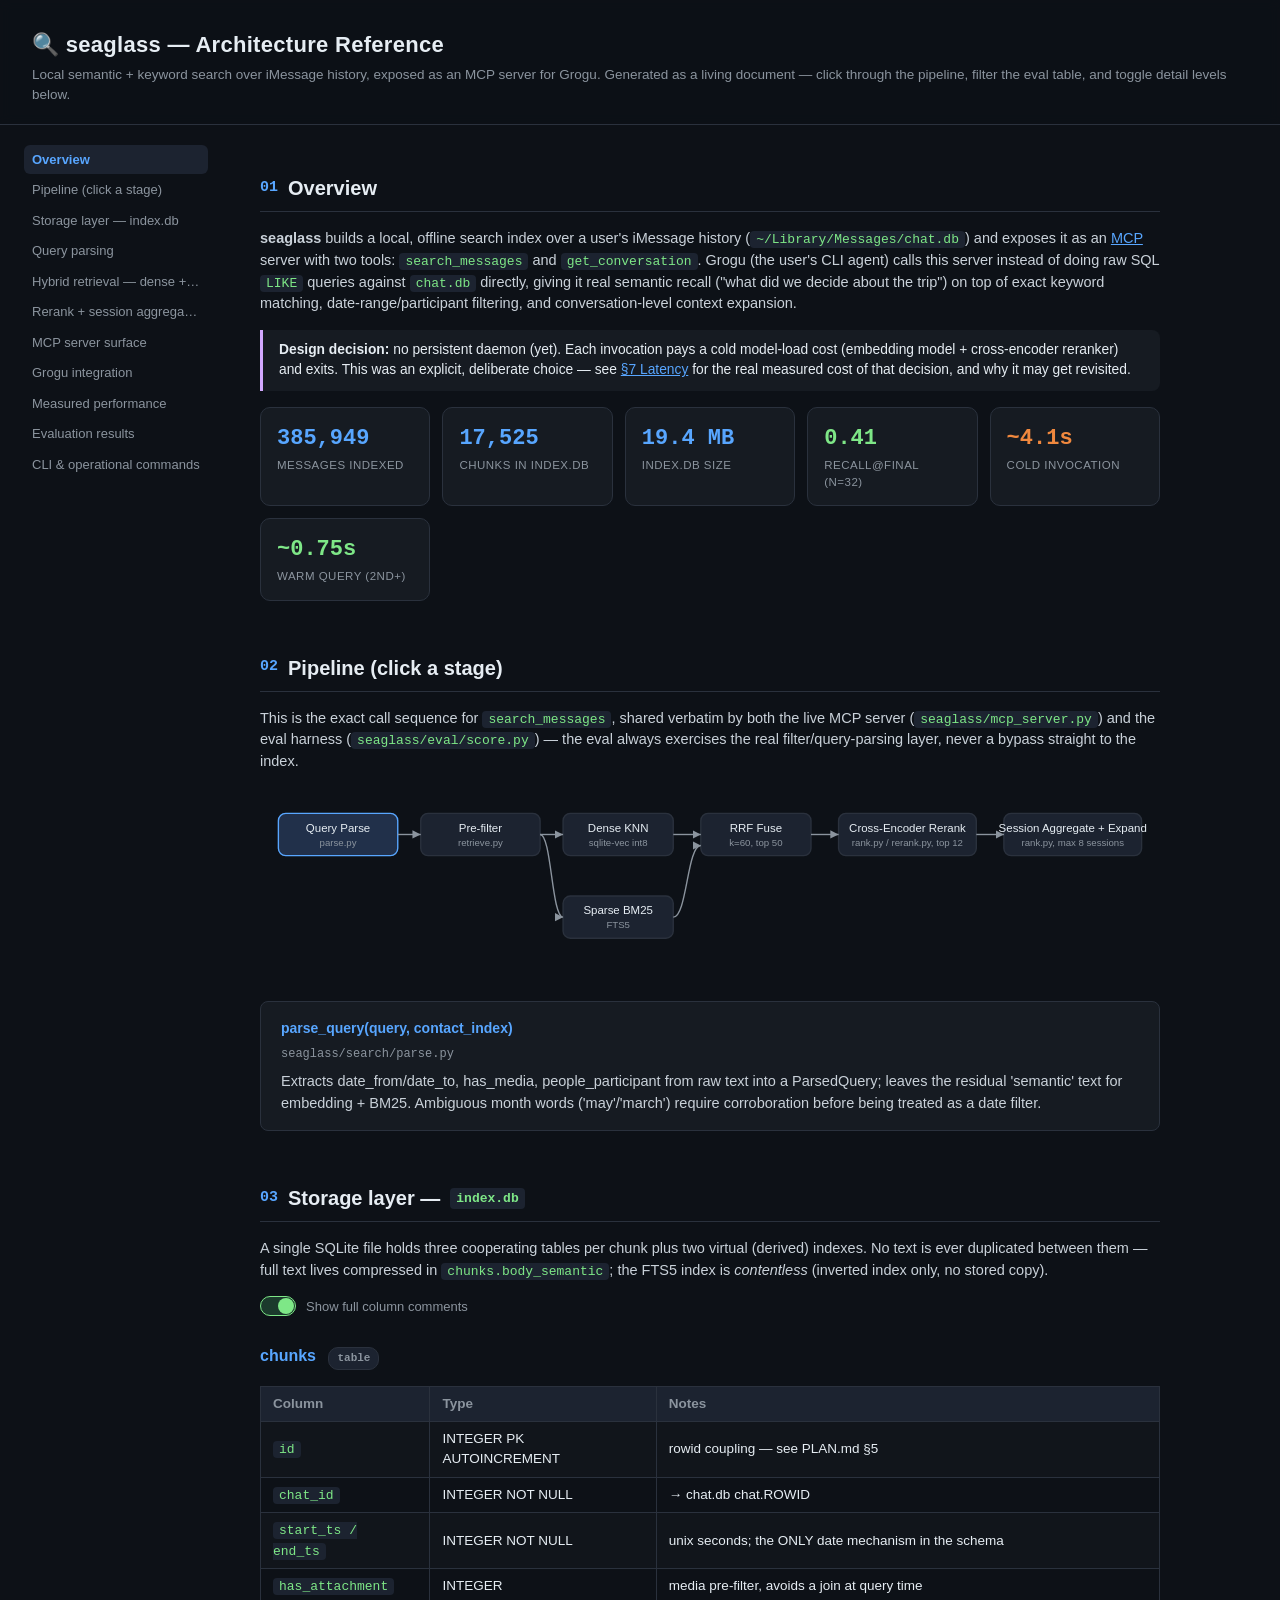
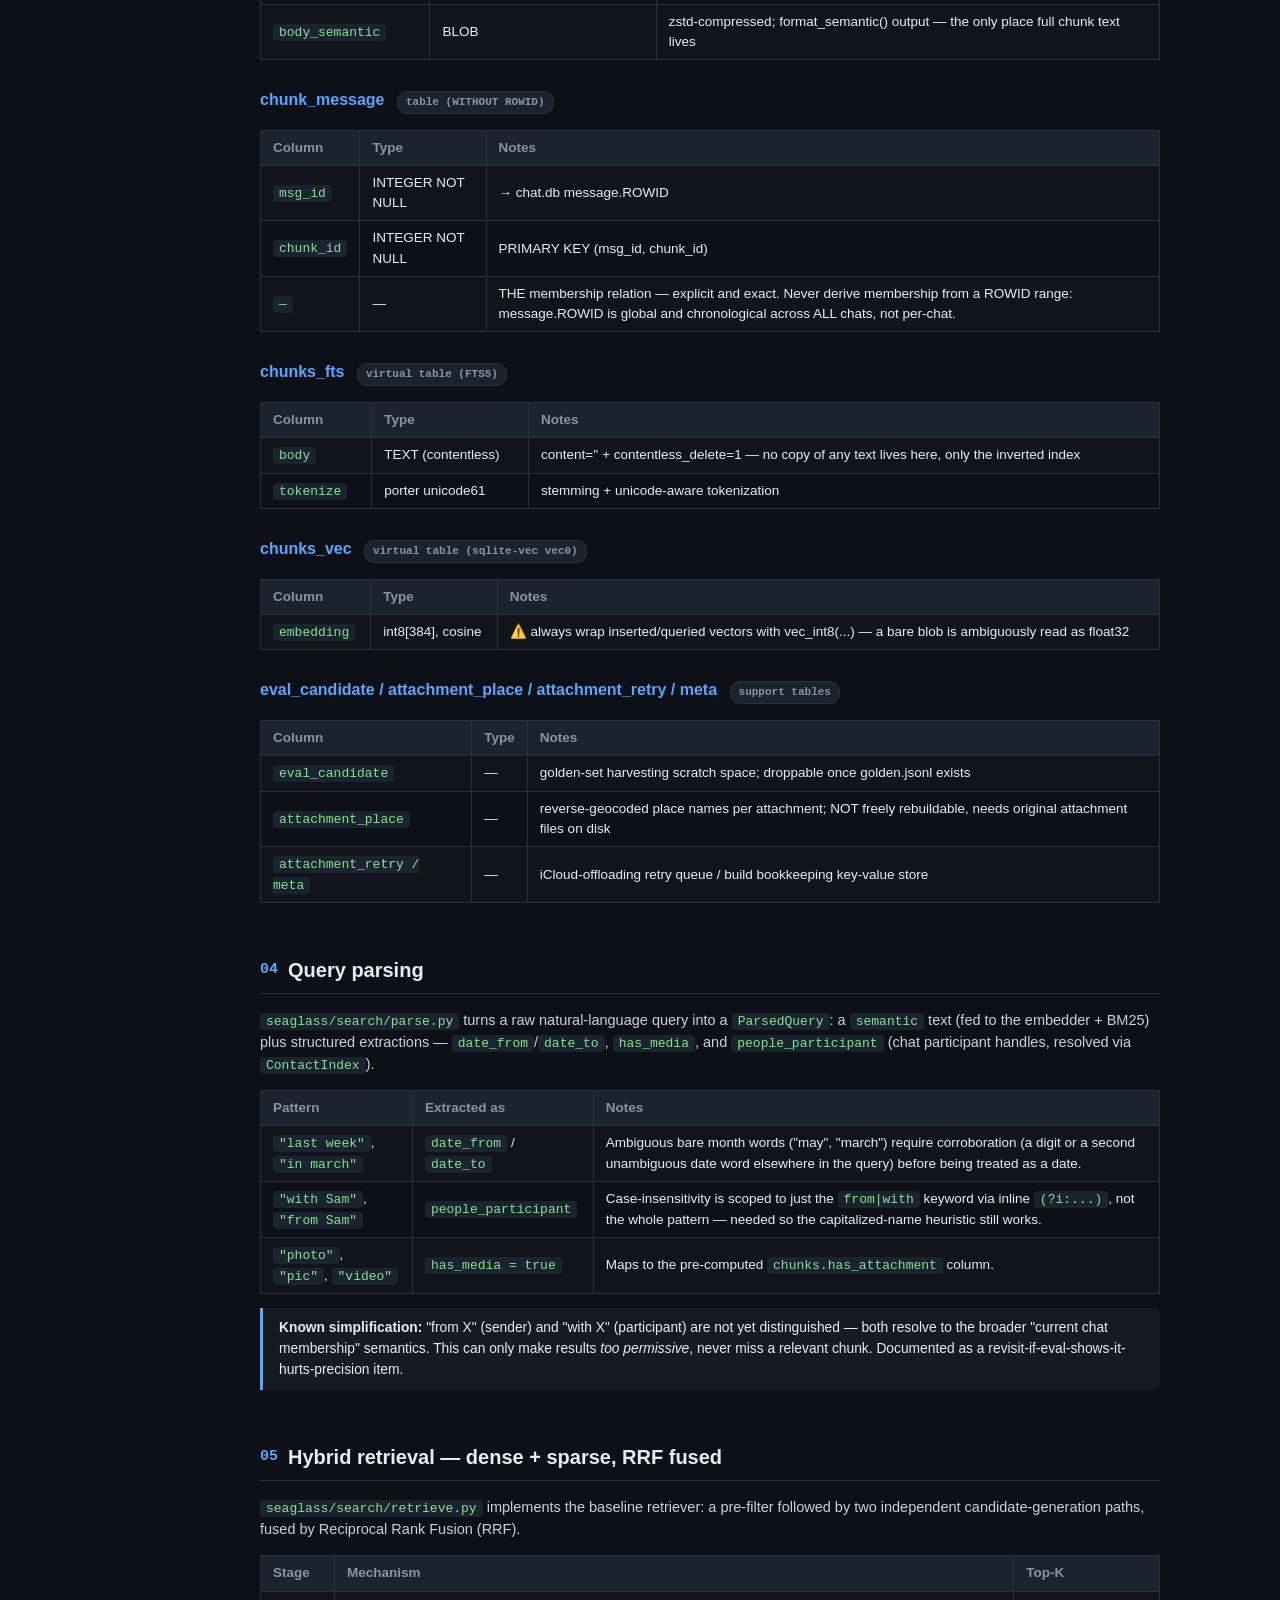
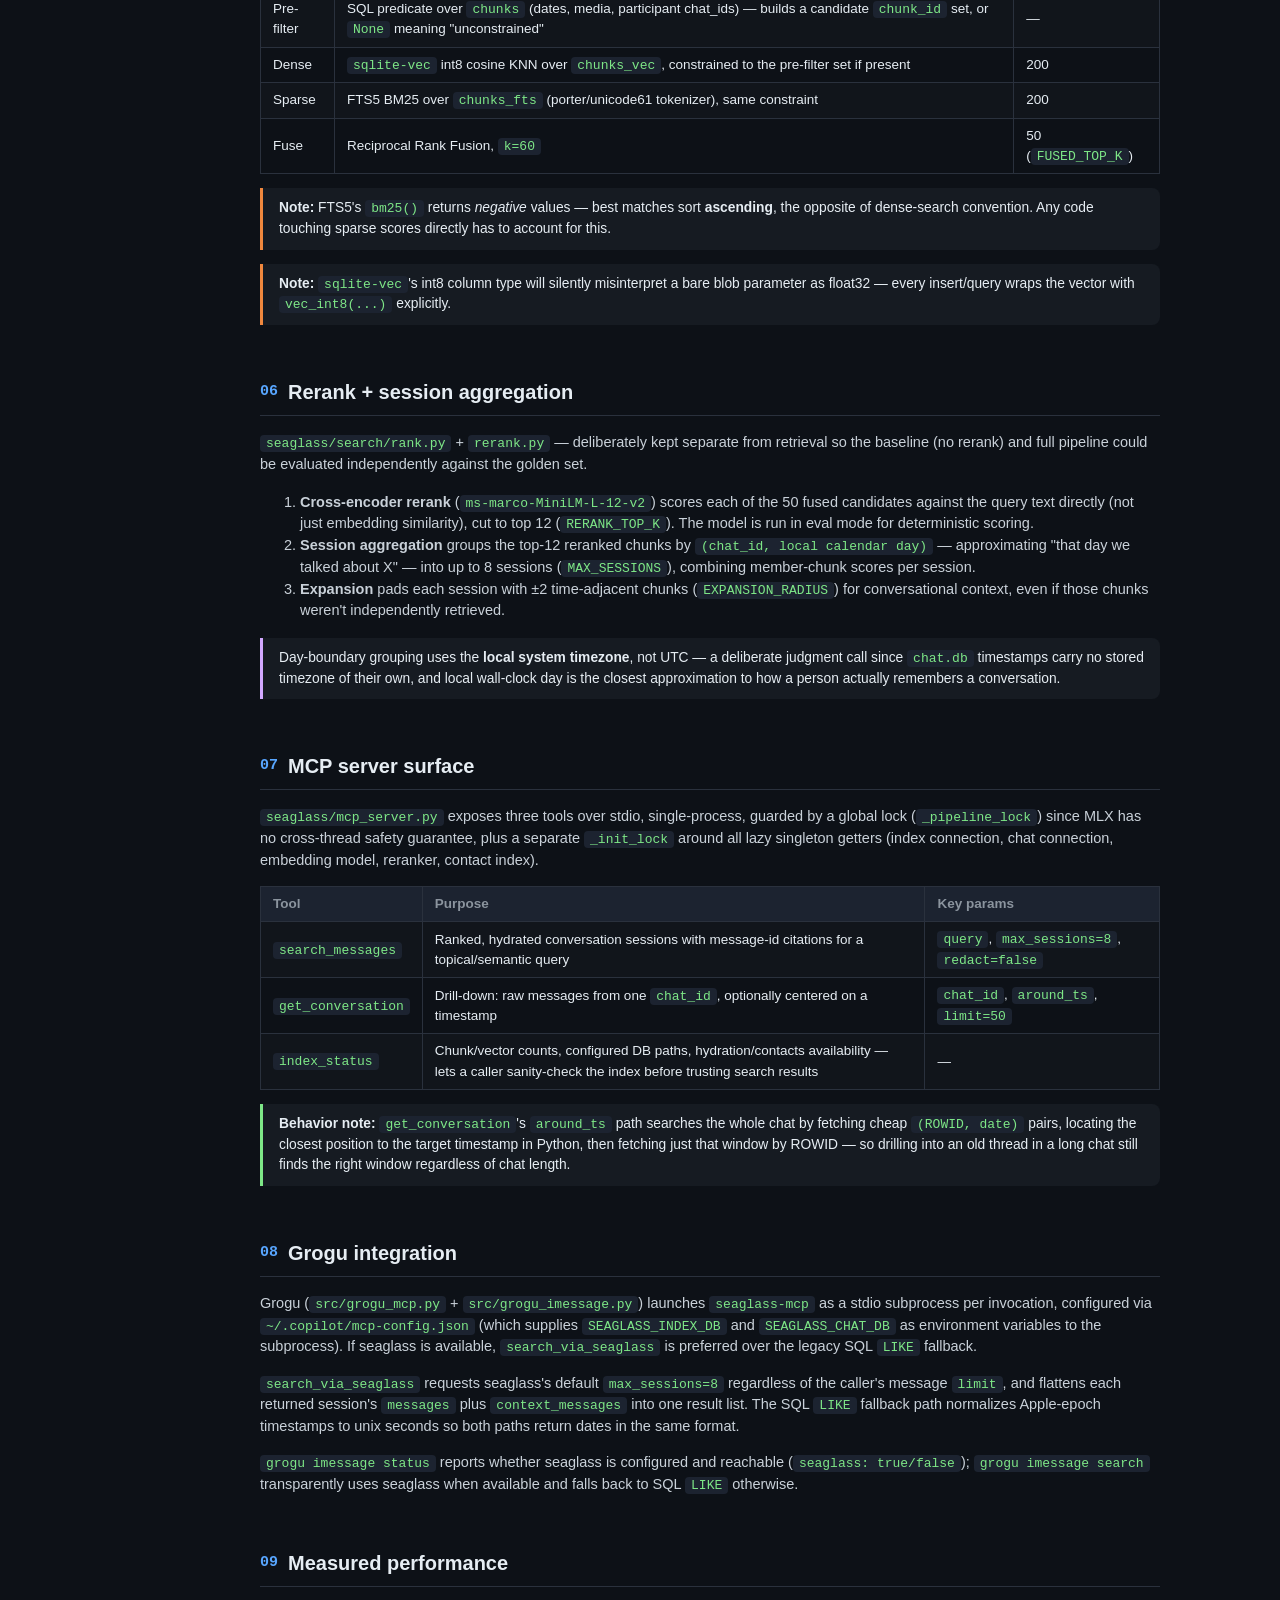
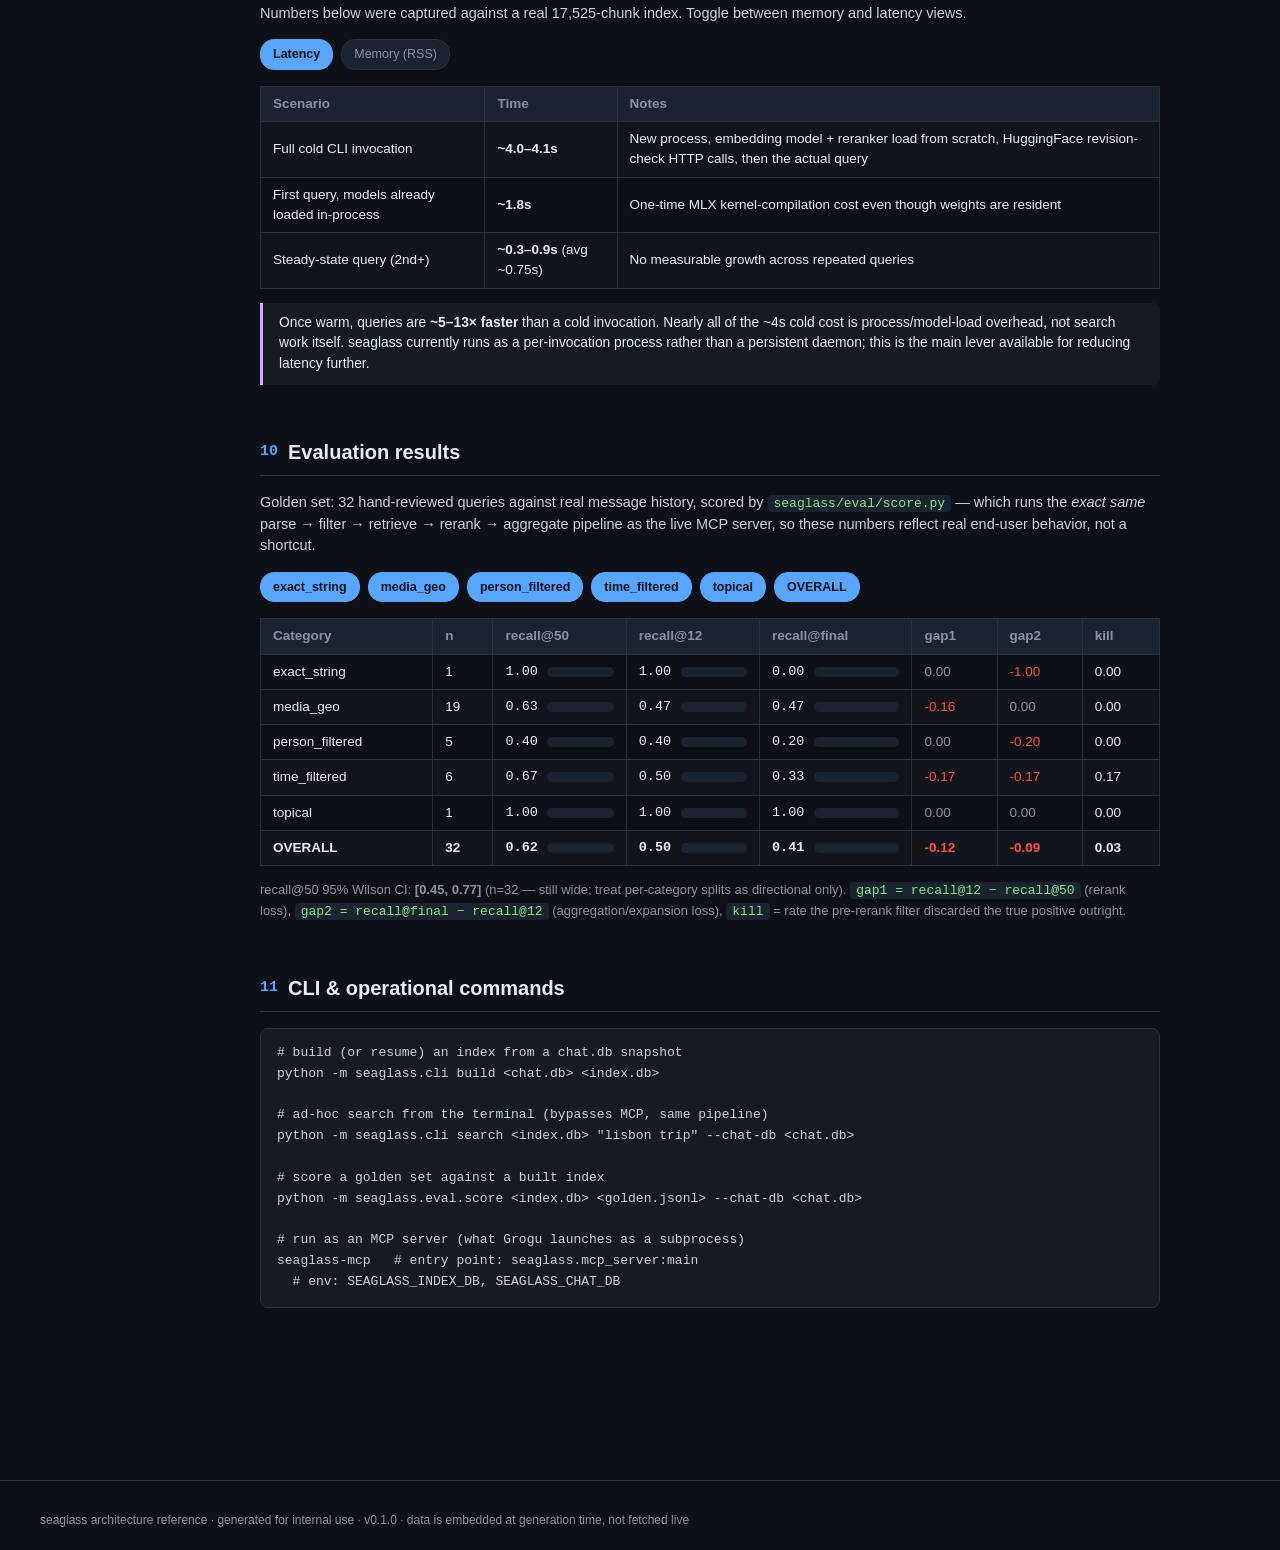
==== commit b3b3888c: "Strip review-history narrative from architecture doc; describe architecture only Removed all 'Opus r" ====
--- a/docs/architecture.html
+++ b/docs/architecture.html
@@ -290,8 +290,7 @@
         <tr><th>Pattern</th><th>Extracted as</th><th>Notes</th></tr>
         <tr><td><code>"last week"</code>, <code>"in march"</code></td><td><code>date_from</code> / <code>date_to</code></td>
             <td>Ambiguous bare month words ("may", "march") require corroboration (a digit or a second
-            unambiguous date word) before being treated as a date — fixed after an Opus review found
-            "may" alone was falsely triggering date parsing.</td></tr>
+            unambiguous date word elsewhere in the query) before being treated as a date.</td></tr>
         <tr><td><code>"with Sam"</code>, <code>"from Sam"</code></td><td><code>people_participant</code></td>
             <td>Case-insensitivity is scoped to just the <code>from|with</code> keyword via inline
             <code>(?i:...)</code>, not the whole pattern — needed so the capitalized-name heuristic
@@ -319,12 +318,12 @@
         <tr><td>Fuse</td><td>Reciprocal Rank Fusion, <code>k=60</code></td><td>50 (<code>FUSED_TOP_K</code>)</td></tr>
       </table>
       <div class="callout warn">
-        <strong>Caught by review:</strong> FTS5's <code>bm25()</code> returns <em>negative</em>
+        <strong>Note:</strong> FTS5's <code>bm25()</code> returns <em>negative</em>
         values — best matches sort <strong>ascending</strong>, the opposite of dense-search
-        convention. Any code touching sparse scores directly has to remember this.
+        convention. Any code touching sparse scores directly has to account for this.
       </div>
       <div class="callout warn">
-        <strong>Gotcha:</strong> <code>sqlite-vec</code>'s int8 column type will silently
+        <strong>Note:</strong> <code>sqlite-vec</code>'s int8 column type will silently
         misinterpret a bare blob parameter as float32 — every insert/query wraps the vector with
         <code>vec_int8(...)</code> explicitly.
       </div>
@@ -338,13 +337,12 @@
       <ol>
         <li><strong>Cross-encoder rerank</strong> (<code>ms-marco-MiniLM-L-12-v2</code>) scores each of
         the 50 fused candidates against the query text directly (not just embedding similarity),
-        cut to top 12 (<code>RERANK_TOP_K</code>).
-          <span class="badge fixed">model.eval() was missing → nondeterministic scores across runs</span>
+        cut to top 12 (<code>RERANK_TOP_K</code>). The model is run in eval mode for deterministic
+        scoring.
         </li>
         <li><strong>Session aggregation</strong> groups the top-12 reranked chunks by
         <code>(chat_id, local calendar day)</code> — approximating "that day we talked about X" —
-        into up to 8 sessions (<code>MAX_SESSIONS</code>).
-          <span class="badge fixed">raw cross-encoder logits were summed across a session instead of properly aggregated</span>
+        into up to 8 sessions (<code>MAX_SESSIONS</code>), combining member-chunk scores per session.
         </li>
         <li><strong>Expansion</strong> pads each session with ±2 time-adjacent chunks
         (<code>EXPANSION_RADIUS</code>) for conversational context, even if those chunks weren't
@@ -371,11 +369,11 @@
         <tr><td><code>index_status</code></td><td>Chunk/vector counts, configured DB paths, hydration/contacts availability — lets a caller sanity-check the index before trusting search results</td><td>—</td></tr>
       </table>
       <div class="callout fix">
-        <strong>Caught by review:</strong> <code>get_conversation</code>'s <code>around_ts</code>
-        path previously only ever searched the newest 2000 rows of a chat — drilling into an old
-        thread in a long chat silently returned unrelated recent messages instead. Rewritten to fetch
-        cheap <code>(ROWID, date)</code> pairs for the whole chat, locate the closest position in
-        Python, then fetch just that window by ROWID.
+        <strong>Behavior note:</strong> <code>get_conversation</code>'s <code>around_ts</code>
+        path searches the whole chat by fetching cheap <code>(ROWID, date)</code> pairs, locating
+        the closest position to the target timestamp in Python, then fetching just that window by
+        ROWID — so drilling into an old thread in a long chat still finds the right window
+        regardless of chat length.
       </div>
     </section>
 
@@ -383,30 +381,24 @@
       <h2><span class="num">08</span> Grogu integration</h2>
       <p>Grogu (<code>src/grogu_mcp.py</code> + <code>src/grogu_imessage.py</code>) launches
       <code>seaglass-mcp</code> as a stdio subprocess per invocation, configured via
-      <code>~/.copilot/mcp-config.json</code>. If seaglass is available,
-      <code>search_via_seaglass</code> is preferred over the legacy SQL <code>LIKE</code> fallback.</p>
-      <div class="callout fix">
-        <strong>Critical issue caught:</strong> <code>StdioServerParameters(...)</code> was silently dropping
-        the <code>env</code> block from <code>mcp-config.json</code> — meaning <code>SEAGLASS_INDEX_DB</code>
-        / <code>SEAGLASS_CHAT_DB</code> were never actually passed through, no matter what the config
-        said. This broke the entire integration invisibly (it never errored — it just never worked)
-        until this session's Opus review caught it.
-      </div>
-      <p>Other integration fixes: Apple-epoch → unix-seconds normalization on the SQL-fallback date
-      field (previously inconsistent with seaglass's own always-unix-seconds output); requesting
-      seaglass's own default <code>max_sessions=8</code> instead of conflating it with the caller's
-      message <code>limit</code>; and no longer silently dropping <code>context_messages</code> when
-      flattening a seaglass result.</p>
-      <p><strong>Verified end-to-end for the first time this session:</strong> <code>grogu imessage
-      status</code> now reports <code>seaglass: true</code>, and <code>grogu imessage search "lisbon
-      trip"</code> returns genuine seaglass-backed semantic results (not a SQL LIKE fallback) in
-      ~4 seconds.</p>
+      <code>~/.copilot/mcp-config.json</code> (which supplies <code>SEAGLASS_INDEX_DB</code> and
+      <code>SEAGLASS_CHAT_DB</code> as environment variables to the subprocess). If seaglass is
+      available, <code>search_via_seaglass</code> is preferred over the legacy SQL <code>LIKE</code>
+      fallback.</p>
+      <p><code>search_via_seaglass</code> requests seaglass's default <code>max_sessions=8</code>
+      regardless of the caller's message <code>limit</code>, and flattens each returned session's
+      <code>messages</code> plus <code>context_messages</code> into one result list. The SQL
+      <code>LIKE</code> fallback path normalizes Apple-epoch timestamps to unix seconds so both paths
+      return dates in the same format.</p>
+      <p><code>grogu imessage status</code> reports whether seaglass is configured and reachable
+      (<code>seaglass: true/false</code>); <code>grogu imessage search</code> transparently uses
+      seaglass when available and falls back to SQL <code>LIKE</code> otherwise.</p>
     </section>
 
     <section id="latency">
       <h2><span class="num">09</span> Measured performance</h2>
-      <p>All numbers below were captured live against the real 17,525-chunk index on this machine
-      (not estimated). Toggle between memory and latency views.</p>
+      <p>Numbers below were captured against a real 17,525-chunk index. Toggle between memory and
+      latency views.</p>
       <div class="chip-row" id="perf-toggle">
         <span class="chip active" data-view="latency">Latency</span>
         <span class="chip" data-view="memory">Memory (RSS)</span>
@@ -415,14 +407,14 @@
         <table>
           <tr><th>Scenario</th><th>Time</th><th>Notes</th></tr>
           <tr><td>Full cold CLI invocation</td><td><strong>~4.0–4.1s</strong></td><td>New process, embedding model + reranker load from scratch, HuggingFace revision-check HTTP calls, then the actual query</td></tr>
-          <tr><td>First query, models already loaded in-process</td><td><strong>~1.8s</strong></td><td>Still pays a one-time MLX kernel-compilation tax even though weights are resident</td></tr>
-          <tr><td>Steady-state query (2nd+)</td><td><strong>~0.3–0.9s</strong> (avg ~0.75s)</td><td>No measurable growth/leak across repeated queries</td></tr>
+          <tr><td>First query, models already loaded in-process</td><td><strong>~1.8s</strong></td><td>One-time MLX kernel-compilation cost even though weights are resident</td></tr>
+          <tr><td>Steady-state query (2nd+)</td><td><strong>~0.3–0.9s</strong> (avg ~0.75s)</td><td>No measurable growth across repeated queries</td></tr>
         </table>
         <div class="callout decision">
           Once warm, queries are <strong>~5–13× faster</strong> than a cold invocation. Nearly all of
-          the ~4s cold cost is process/model-load overhead, not search work itself — a real data point
-          in favor of eventually building the daemon/shim that was deliberately deferred at project
-          start ("eat the startup latency cost at first and see how much it actually is").
+          the ~4s cold cost is process/model-load overhead, not search work itself. seaglass currently
+          runs as a per-invocation process rather than a persistent daemon; this is the main lever
+          available for reducing latency further.
         </div>
       </div>
       <div id="perf-memory" style="display:none">
@@ -434,9 +426,7 @@
           <tr><td>First query executed</td><td>~566 MB (one-time jump)</td></tr>
           <tr><td>Subsequent queries</td><td>~566–570 MB (flat)</td></tr>
         </table>
-        <p>Comfortably within normal laptop RAM headroom for a single-invocation CLI tool; worth
-        revisiting if this ever runs as a persistent daemon alongside other MLX-using processes
-        sharing the same unified memory pool.</p>
+        <p>Comfortably within normal laptop RAM headroom for a single-invocation CLI tool.</p>
       </div>
     </section>
 
@@ -459,25 +449,10 @@
         <code>gap2 = recall@final − recall@12</code> (aggregation/expansion loss), <code>kill</code> =
         rate the pre-rerank filter discarded the true positive outright.
       </p>
-      <div class="callout warn">
-        <strong>Retracted:</strong> an earlier scoring run (documented, then retracted, in
-        <code>ADDENDUM.md</code> §20) reported higher numbers (recall@final 0.62) against a partial
-        3,000-chunk index and a nondeterministic reranker. The numbers above are the honest,
-        reproducible re-score against the full 17,525-chunk index with all Opus-review bugs fixed.
-      </div>
-    </section>
-
-    <section id="bugs">
-      <h2><span class="num">11</span> Opus 5 review — findings & fix status</h2>
-      <p>A deep review pass (separate high-effort agent session, ~90+ tool calls, run-real-experiments
-      methodology) surfaced 12 substantive findings. All bugs and flagged improvements were fixed and
-      regression-tested this project; low-risk nitpicks were explicitly deferred, not silently
-      dropped.</p>
-      <div id="bug-list"></div>
     </section>
 
     <section id="cli">
-      <h2><span class="num">12</span> CLI &amp; operational commands</h2>
+      <h2><span class="num">11</span> CLI &amp; operational commands</h2>
       <pre><code># build (or resume) an index from a chat.db snapshot
 python -m seaglass.cli build &lt;chat.db&gt; &lt;index.db&gt;
 
@@ -496,8 +471,8 @@
 </div>
 
 <footer>
-  seaglass architecture reference · generated for internal use · reflects state as of the Opus-5
-  review + fix cycle and v0.1.0 tag · data is embedded at generation time, not fetched live
+  seaglass architecture reference · generated for internal use · v0.1.0 · data is embedded at
+  generation time, not fetched live
 </footer>
 
 <script>
@@ -548,7 +523,7 @@
     detail: {
       title: "rerank_candidates(...)",
       file: "seaglass/search/rank.py + rerank.py",
-      body: "ms-marco-MiniLM-L-12-v2 cross-encoder scores each of the 50 fused candidates directly against the query, cut to top 12. Caught by review: model.eval() was missing, causing nondeterministic scores across runs (dropout active at inference time)."
+      body: "ms-marco-MiniLM-L-12-v2 cross-encoder scores each of the 50 fused candidates directly against the query, cut to top 12. Runs in eval mode for deterministic scoring."
     }
   },
   {
@@ -556,38 +531,9 @@
     detail: {
       title: "aggregate_sessions(...) + expand_sessions(...)",
       file: "seaglass/search/rank.py",
-      body: "Groups top-12 reranked chunks by (chat_id, local calendar day) into up to 8 sessions, then pads each with ±2 time-adjacent chunks for context. Caught by review: raw cross-encoder logits were being summed across a session instead of properly aggregated."
+      body: "Groups top-12 reranked chunks by (chat_id, local calendar day) into up to 8 sessions, combining member-chunk scores per session, then pads each with ±2 time-adjacent chunks for context."
     }
   }
-];
-
-const BUGS = [
-  {id:"BUG-1/2", title:"Nondeterministic reranker", severity:"critical", status:"fixed",
-   detail:"Missing model.eval() left dropout active at inference — cross-encoder scores (and thus recall numbers) varied run to run. Fixed by calling .eval() after loading; verified two independent full re-scoring runs now produce identical numbers."},
-  {id:"BUG-3", title:"Missing token_type_ids", severity:"high", status:"fixed",
-   detail:"Cross-encoder tokenization omitted token_type_ids, silently degrading query/passage segment distinction quality."},
-  {id:"BUG-4", title:"Chunker overlap bleeds across session gaps", severity:"high", status:"fixed",
-   detail:"The last-N-message overlap carried forward even across a time gap that should have started a fresh chunk boundary, contaminating chunk starts with unrelated prior context. Fixed + 3 new regression tests, one of which specifically checks no chunk has an internal gap over threshold."},
-  {id:"BUG-5", title:"MCP server thread-unsafety", severity:"high", status:"fixed",
-   detail:"Lazy singleton getters (index/chat connections, embedding model, reranker) had no locking; MLX has no cross-thread safety guarantee. Added _init_lock around getters and a _pipeline_lock around the whole search_messages body."},
-  {id:"BUG-6", title:"Grogu drops seaglass env config", severity:"critical", status:"fixed",
-   detail:"StdioServerParameters(...) never passed env= through from mcp-config.json — SEAGLASS_INDEX_DB/SEAGLASS_CHAT_DB were silently ignored no matter what was configured. This broke the entire integration invisibly (no error, just never worked) until this review caught it."},
-  {id:"BUG-7", title:"Grogu date-unit mismatch", severity:"medium", status:"fixed",
-   detail:"Grogu's SQL LIKE fallback returned raw Apple-epoch timestamps inconsistent with seaglass's always-unix-seconds convention. Added the same apple-to-unix heuristic used in seaglass itself."},
-  {id:"BUG-9", title:"get_conversation's 2000-row window bug", severity:"high", status:"fixed",
-   detail:"around_ts only ever searched the newest 2000 messages of a chat — drilling into an old thread in a long chat silently returned unrelated recent messages. Rewritten to search the whole chat cheaply by (ROWID, date) pairs first."},
-  {id:"BUG-10", title:"parse.py regex / ambiguous date false positives", severity:"medium", status:"fixed",
-   detail:"re.IGNORECASE applied to the whole participant pattern broke the capitalized-name heuristic; bare 'may'/'march' were treated as dates with no corroborating evidence. Both fixed + 4 new tests."},
-  {id:"IMPROVEMENT-8", title:"Grogu max_sessions conflation + dropped context_messages", severity:"medium", status:"fixed",
-   detail:"search_via_seaglass passed the caller's message limit straight through as a session count instead of seaglass's own default of 8; context_messages were silently dropped when flattening results even though recall@final counts them."},
-  {id:"IMPROVEMENT-11", title:"Calibration sample size + follow-on OOM", severity:"medium", status:"fixed",
-   detail:"Calibration used only the first chunk instead of a real sample. Fixed to buffer up to 2,000 chunks — which then triggered a new MLX Metal OOM from an unbatched embed() call on the whole buffer; fixed with embed_batch_size=64 chunking."},
-  {id:"IMPROVEMENT-13", title:"Test fragility (recurred twice)", severity:"low", status:"fixed",
-   detail:"Fragile stub/assertions couldn't distinguish 'seaglass succeeded with zero results' from 'seaglass failed'. Fixed once during the main review, then recurred for real the moment a genuine ~/.copilot/mcp-config.json was created for end-to-end testing — fixed again by isolating the test behind a temp COPILOT_HOME."},
-  {id:"IMPROVEMENT-12", title:"Eval-harness correctness details", severity:"low", status:"deferred",
-   detail:"positive_msg_ids inflation via chunk overlap in score.py's _chunks_containing, missing empty-positives guard, ghcp_client docstring/error-handling gaps. Documented, not yet fixed."},
-  {id:"N1-N12", title:"Cosmetic nitpicks", severity:"low", status:"deferred",
-   detail:"render.py's >26-participant letter rollover, contacts.py's inconsistent fuzzy threshold constant, unused exifread dependency, unpinned mcp SDK version, stray U+FFFC in MCP payload text, and others. Explicitly deferred given time constraints, not hidden."}
 ];
 
 const EVAL_ROWS = [
@@ -787,19 +733,6 @@
   });
 });
 
-// ---------- Bug list (dynamic, severity-colored) ----------
-const bugList = document.getElementById("bug-list");
-const sevColor = { critical: "var(--danger)", high: "var(--accent3)", medium: "var(--accent)", low: "var(--muted)" };
-BUGS.forEach(b => {
-  const div = document.createElement("div");
-  div.className = "callout" + (b.status === "fixed" ? " fix" : " warn");
-  div.innerHTML = `<strong>${b.id}: ${b.title}</strong>
-    <span class="badge" style="border-color:${sevColor[b.severity]}; color:${sevColor[b.severity]}">${b.severity}</span>
-    <span class="badge ${b.status === 'fixed' ? 'fixed' : 'deferred'}">${b.status}</span>
-    <p style="margin:8px 0 0;">${b.detail}</p>`;
-  bugList.appendChild(div);
-});
-
 // ---------- Eval table (dynamic, filterable) ----------
 const evalFilters = document.getElementById("eval-filters");
 const categories = [...new Set(EVAL_ROWS.map(r => r.cat))];
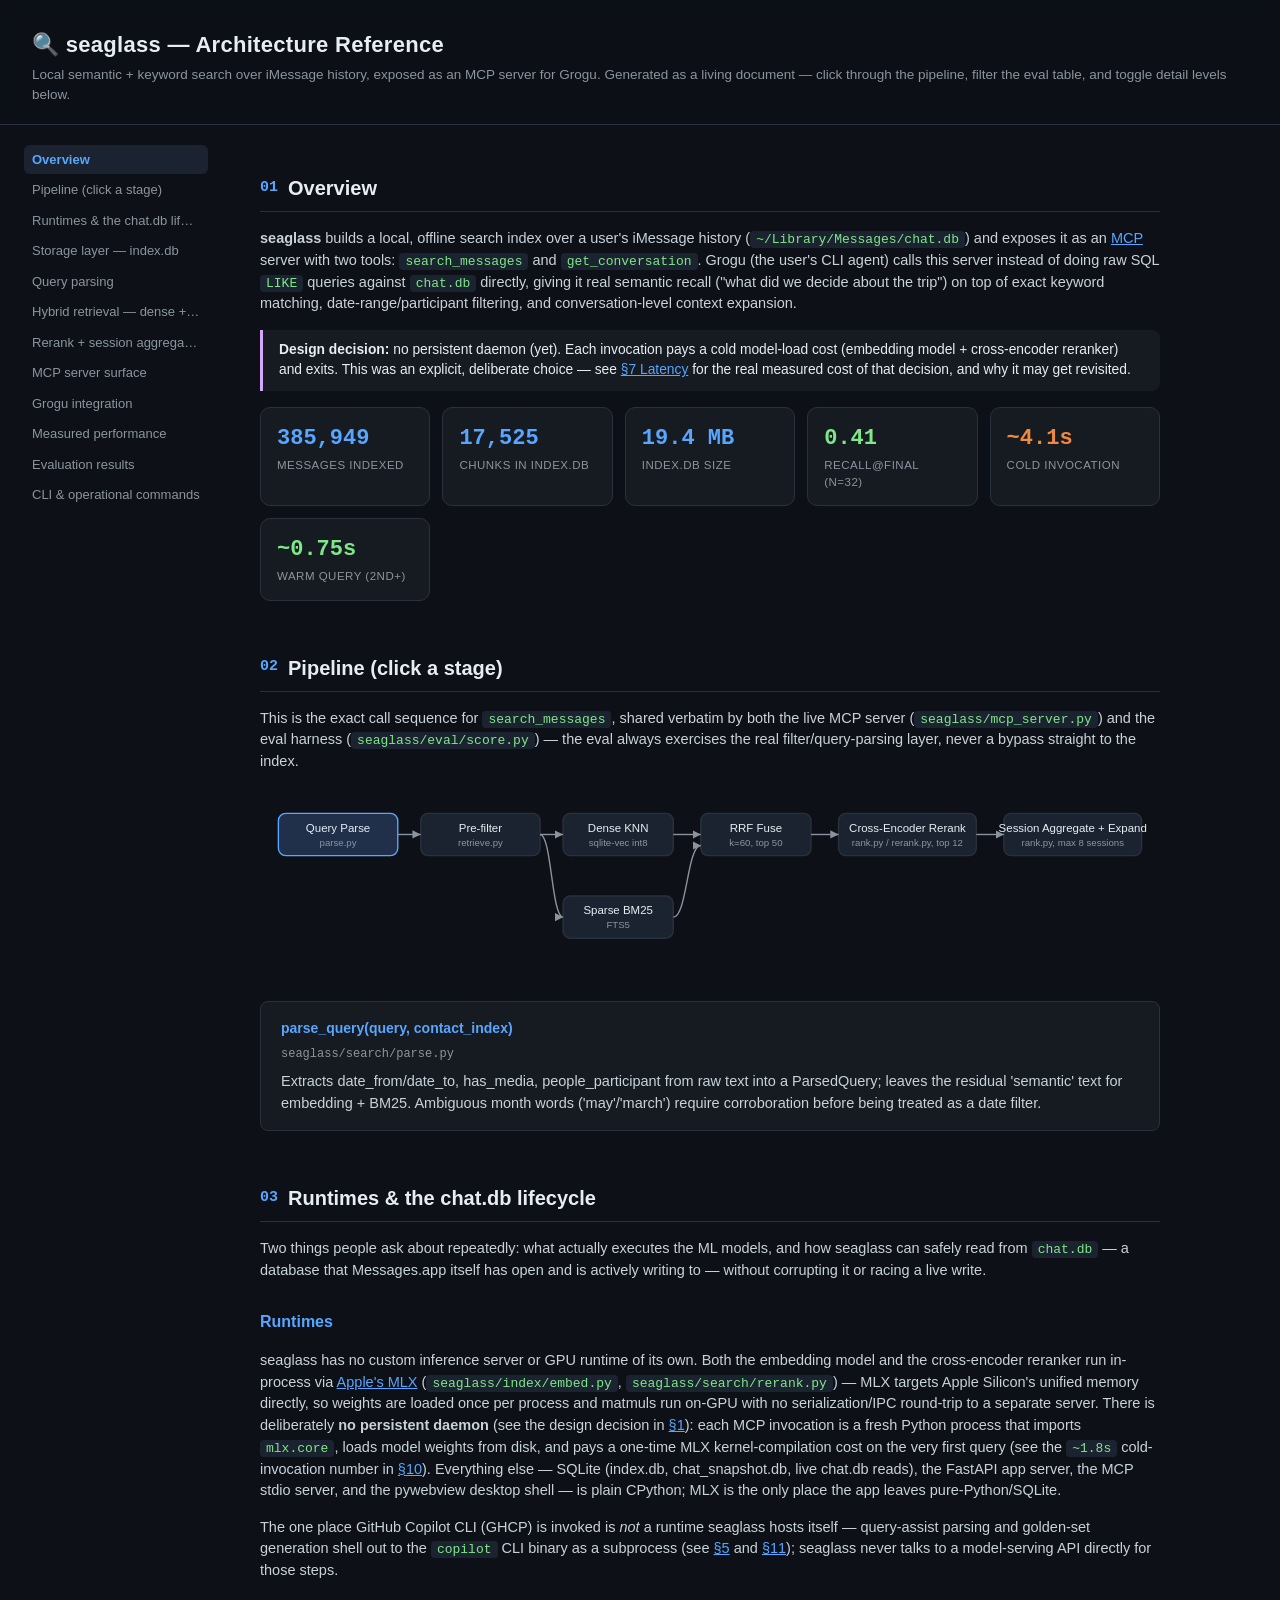
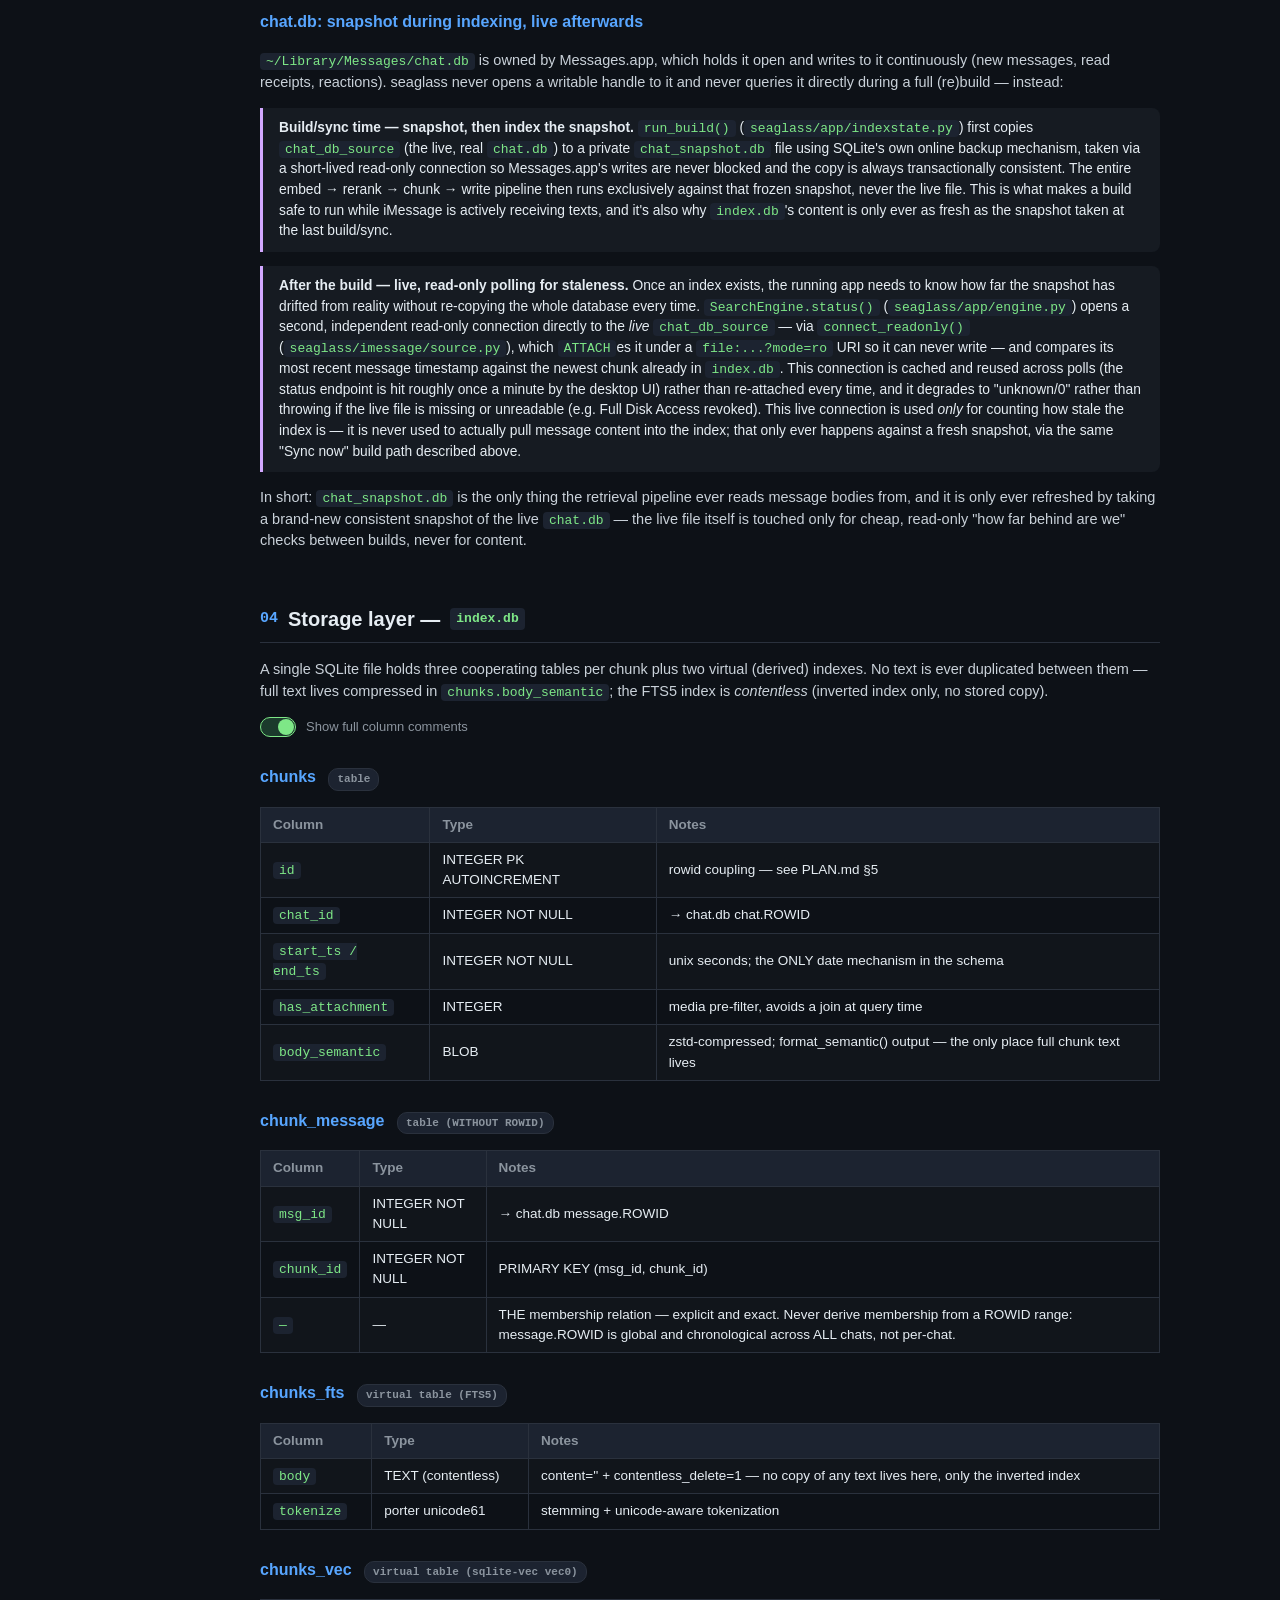
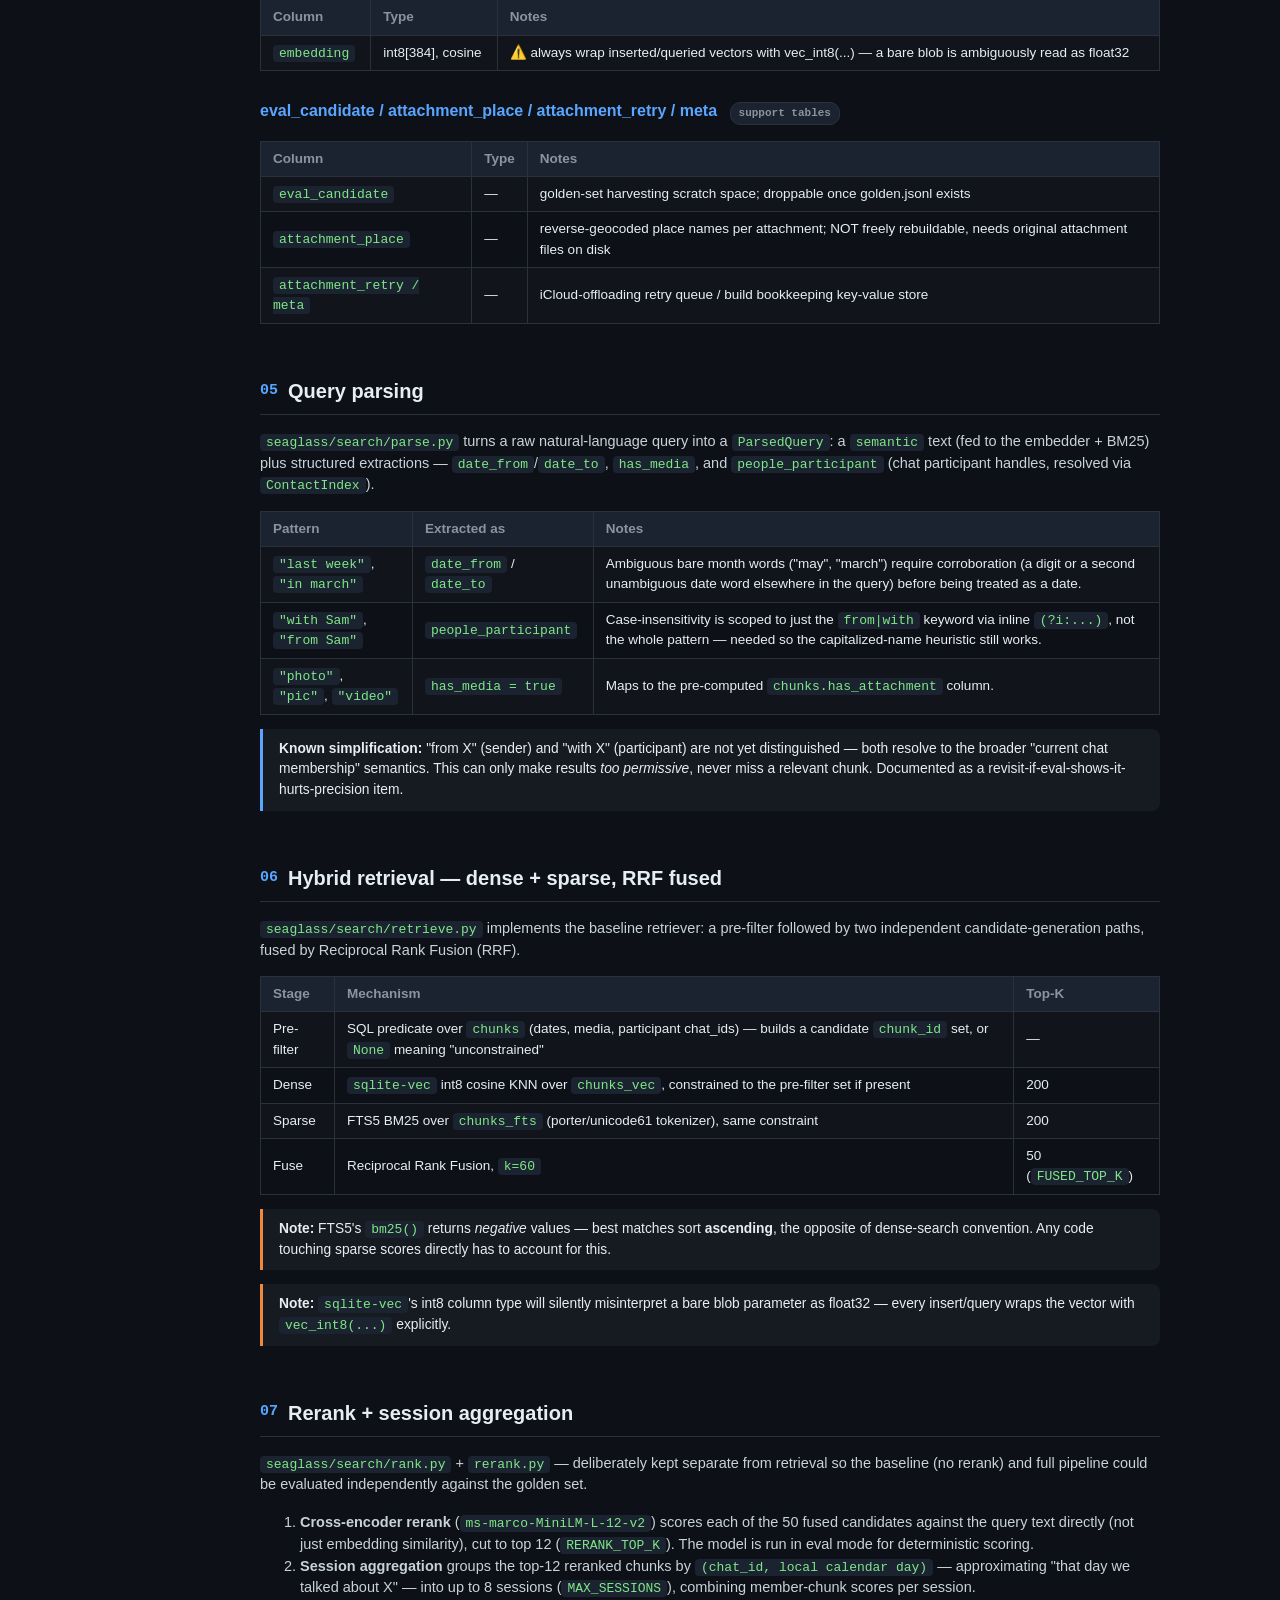
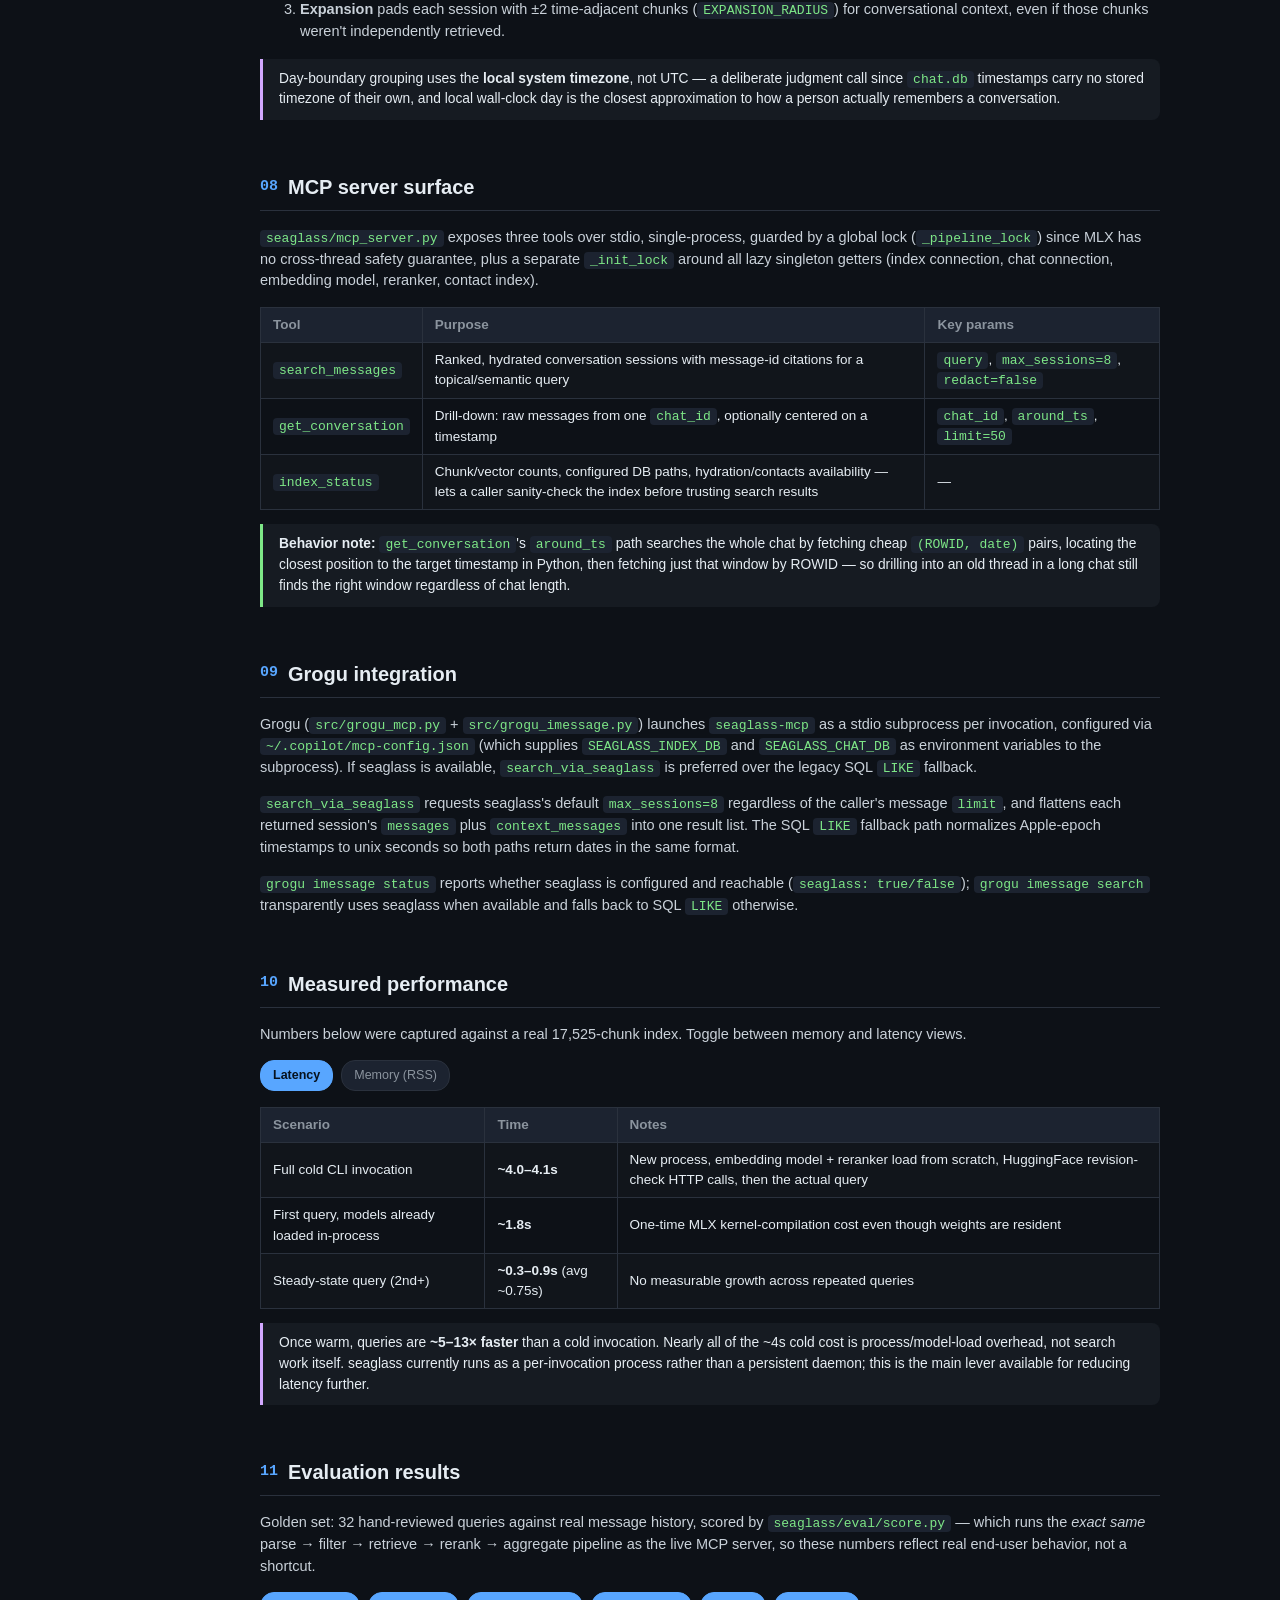
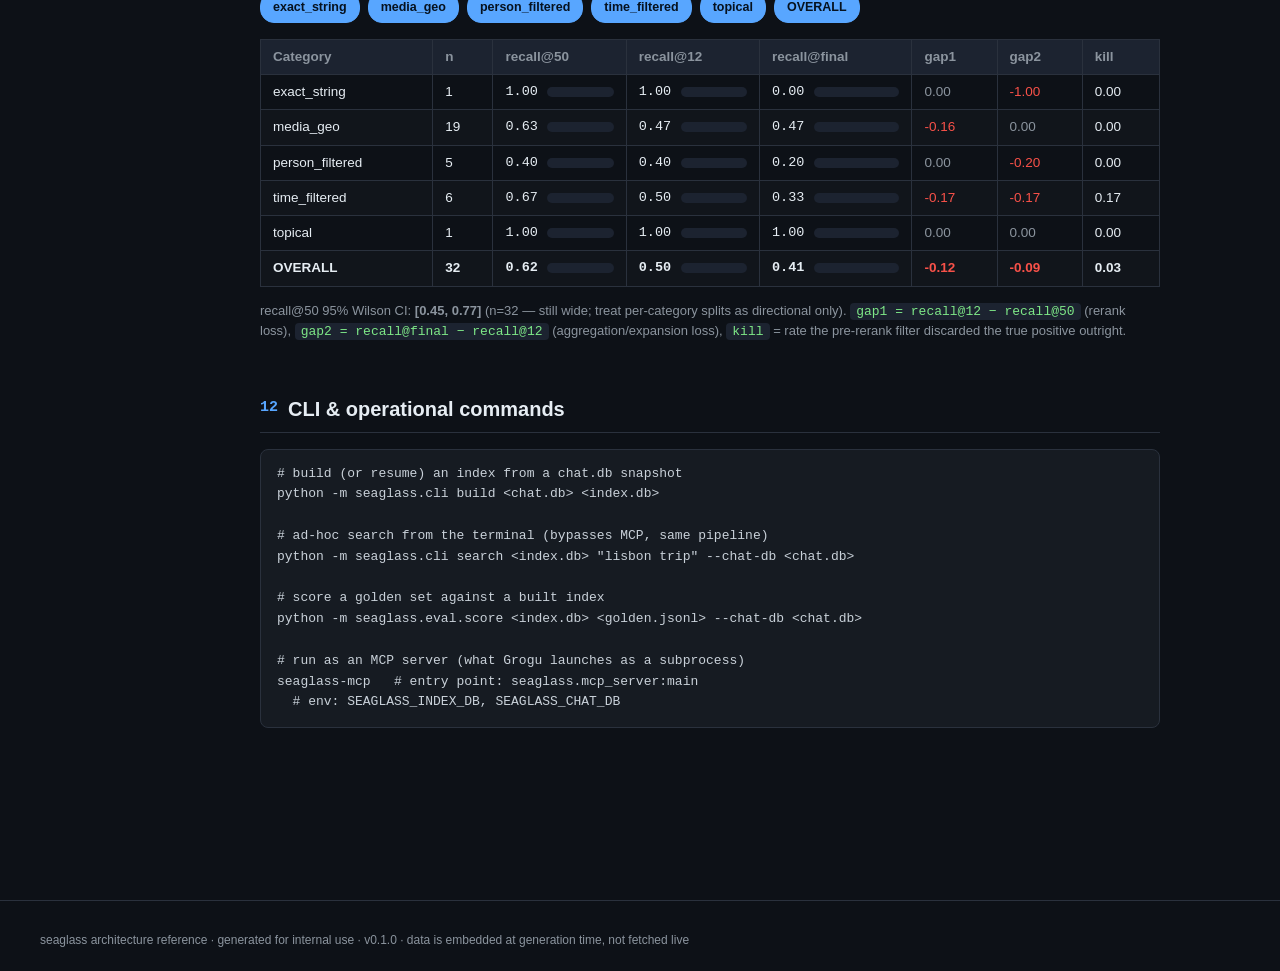
==== commit 3e9c0f78: "Fix sync-now UX, live chat.db staleness detection, layout scroll bugs - syncNow()/pollSyncProgress()" ====
--- a/docs/architecture.html
+++ b/docs/architecture.html
@@ -265,8 +265,82 @@
       </div>
     </section>
 
+    <section id="runtimes">
+      <h2><span class="num">03</span> Runtimes &amp; the chat.db lifecycle</h2>
+      <p>
+        Two things people ask about repeatedly: what actually executes the ML models, and how
+        seaglass can safely read from <code>chat.db</code> — a database that Messages.app itself
+        has open and is actively writing to — without corrupting it or racing a live write.
+      </p>
+
+      <h3>Runtimes</h3>
+      <p>
+        seaglass has no custom inference server or GPU runtime of its own. Both the embedding
+        model and the cross-encoder reranker run in-process via
+        <a href="https://github.com/ml-explore/mlx">Apple's MLX</a>
+        (<code>seaglass/index/embed.py</code>, <code>seaglass/search/rerank.py</code>) — MLX targets
+        Apple Silicon's unified memory directly, so weights are loaded once per process and matmuls
+        run on-GPU with no serialization/IPC round-trip to a separate server. There is deliberately
+        <strong>no persistent daemon</strong> (see the design decision in <a href="#overview">§1</a>):
+        each MCP invocation is a fresh Python process that imports <code>mlx.core</code>, loads
+        model weights from disk, and pays a one-time MLX kernel-compilation cost on the very first
+        query (see the <code>~1.8s</code> cold-invocation number in <a href="#latency">§10</a>).
+        Everything else — SQLite (index.db, chat_snapshot.db, live chat.db reads), the FastAPI app
+        server, the MCP stdio server, and the pywebview desktop shell — is plain CPython; MLX is the
+        only place the app leaves pure-Python/SQLite.
+      </p>
+      <p>
+        The one place GitHub Copilot CLI (GHCP) is invoked is <em>not</em> a runtime seaglass hosts
+        itself — query-assist parsing and golden-set generation shell out to the <code>copilot</code>
+        CLI binary as a subprocess (see <a href="#query-parse">§5</a> and <a href="#eval">§11</a>);
+        seaglass never talks to a model-serving API directly for those steps.
+      </p>
+
+      <h3>chat.db: snapshot during indexing, live afterwards</h3>
+      <p>
+        <code>~/Library/Messages/chat.db</code> is owned by Messages.app, which holds it open and
+        writes to it continuously (new messages, read receipts, reactions). seaglass never opens a
+        writable handle to it and never queries it directly during a full (re)build — instead:
+      </p>
+      <div class="callout decision">
+        <strong>Build/sync time — snapshot, then index the snapshot.</strong>
+        <code>run_build()</code> (<code>seaglass/app/indexstate.py</code>) first copies
+        <code>chat_db_source</code> (the live, real <code>chat.db</code>) to a private
+        <code>chat_snapshot.db</code> file using SQLite's own online backup mechanism, taken via a
+        short-lived read-only connection so Messages.app's writes are never blocked and the copy is
+        always transactionally consistent. The entire embed → rerank → chunk → write pipeline then
+        runs exclusively against that frozen snapshot, never the live file. This is what makes a
+        build safe to run while iMessage is actively receiving texts, and it's also why
+        <code>index.db</code>'s content is only ever as fresh as the snapshot taken at the last
+        build/sync.
+      </div>
+      <div class="callout decision">
+        <strong>After the build — live, read-only polling for staleness.</strong>
+        Once an index exists, the running app needs to know how far the snapshot has drifted from
+        reality without re-copying the whole database every time. <code>SearchEngine.status()</code>
+        (<code>seaglass/app/engine.py</code>) opens a second, independent read-only connection
+        directly to the <em>live</em> <code>chat_db_source</code> — via
+        <code>connect_readonly()</code> (<code>seaglass/imessage/source.py</code>), which
+        <code>ATTACH</code>es it under a <code>file:...?mode=ro</code> URI so it can never write —
+        and compares its most recent message timestamp against the newest chunk already in
+        <code>index.db</code>. This connection is cached and reused across polls (the status
+        endpoint is hit roughly once a minute by the desktop UI) rather than re-attached every time,
+        and it degrades to "unknown/0" rather than throwing if the live file is missing or
+        unreadable (e.g. Full Disk Access revoked). This live connection is used <em>only</em> for
+        counting how stale the index is — it is never used to actually pull message content into the
+        index; that only ever happens against a fresh snapshot, via the same "Sync now" build path
+        described above.
+      </div>
+      <p>
+        In short: <code>chat_snapshot.db</code> is the only thing the retrieval pipeline ever reads
+        message bodies from, and it is only ever refreshed by taking a brand-new consistent
+        snapshot of the live <code>chat.db</code> — the live file itself is touched only for cheap,
+        read-only "how far behind are we" checks between builds, never for content.
+      </p>
+    </section>
+
     <section id="storage">
-      <h2><span class="num">03</span> Storage layer — <code>index.db</code></h2>
+      <h2><span class="num">04</span> Storage layer — <code>index.db</code></h2>
       <p>A single SQLite file holds three cooperating tables per chunk plus two virtual (derived)
       indexes. No text is ever duplicated between them — full text lives compressed in
       <code>chunks.body_semantic</code>; the FTS5 index is <em>contentless</em> (inverted index only,
@@ -280,7 +354,7 @@
     </section>
 
     <section id="query-parse">
-      <h2><span class="num">04</span> Query parsing</h2>
+      <h2><span class="num">05</span> Query parsing</h2>
       <p><code>seaglass/search/parse.py</code> turns a raw natural-language query into a
       <code>ParsedQuery</code>: a <code>semantic</code> text (fed to the embedder + BM25) plus
       structured extractions — <code>date_from</code>/<code>date_to</code>, <code>has_media</code>,
@@ -307,7 +381,7 @@
     </section>
 
     <section id="retrieval">
-      <h2><span class="num">05</span> Hybrid retrieval — dense + sparse, RRF fused</h2>
+      <h2><span class="num">06</span> Hybrid retrieval — dense + sparse, RRF fused</h2>
       <p><code>seaglass/search/retrieve.py</code> implements the baseline retriever: a pre-filter
       followed by two independent candidate-generation paths, fused by Reciprocal Rank Fusion (RRF).</p>
       <table>
@@ -330,7 +404,7 @@
     </section>
 
     <section id="rerank-aggregate">
-      <h2><span class="num">06</span> Rerank + session aggregation</h2>
+      <h2><span class="num">07</span> Rerank + session aggregation</h2>
       <p><code>seaglass/search/rank.py</code> + <code>rerank.py</code> — deliberately kept
       separate from retrieval so the baseline (no rerank) and full pipeline could be evaluated
       independently against the golden set.</p>
@@ -357,7 +431,7 @@
     </section>
 
     <section id="mcp">
-      <h2><span class="num">07</span> MCP server surface</h2>
+      <h2><span class="num">08</span> MCP server surface</h2>
       <p><code>seaglass/mcp_server.py</code> exposes three tools over stdio, single-process, guarded by
       a global lock (<code>_pipeline_lock</code>) since MLX has no cross-thread safety guarantee, plus
       a separate <code>_init_lock</code> around all lazy singleton getters (index connection, chat
@@ -378,7 +452,7 @@
     </section>
 
     <section id="grogu-integration">
-      <h2><span class="num">08</span> Grogu integration</h2>
+      <h2><span class="num">09</span> Grogu integration</h2>
       <p>Grogu (<code>src/grogu_mcp.py</code> + <code>src/grogu_imessage.py</code>) launches
       <code>seaglass-mcp</code> as a stdio subprocess per invocation, configured via
       <code>~/.copilot/mcp-config.json</code> (which supplies <code>SEAGLASS_INDEX_DB</code> and
@@ -396,7 +470,7 @@
     </section>
 
     <section id="latency">
-      <h2><span class="num">09</span> Measured performance</h2>
+      <h2><span class="num">10</span> Measured performance</h2>
       <p>Numbers below were captured against a real 17,525-chunk index. Toggle between memory and
       latency views.</p>
       <div class="chip-row" id="perf-toggle">
@@ -431,7 +505,7 @@
     </section>
 
     <section id="eval">
-      <h2><span class="num">10</span> Evaluation results</h2>
+      <h2><span class="num">11</span> Evaluation results</h2>
       <p>Golden set: 32 hand-reviewed queries against real message history, scored by
       <code>seaglass/eval/score.py</code> — which runs the <em>exact same</em>
       parse → filter → retrieve → rerank → aggregate pipeline as the live MCP server, so these
@@ -452,7 +526,7 @@
     </section>
 
     <section id="cli">
-      <h2><span class="num">11</span> CLI &amp; operational commands</h2>
+      <h2><span class="num">12</span> CLI &amp; operational commands</h2>
       <pre><code># build (or resume) an index from a chat.db snapshot
 python -m seaglass.cli build &lt;chat.db&gt; &lt;index.db&gt;
 
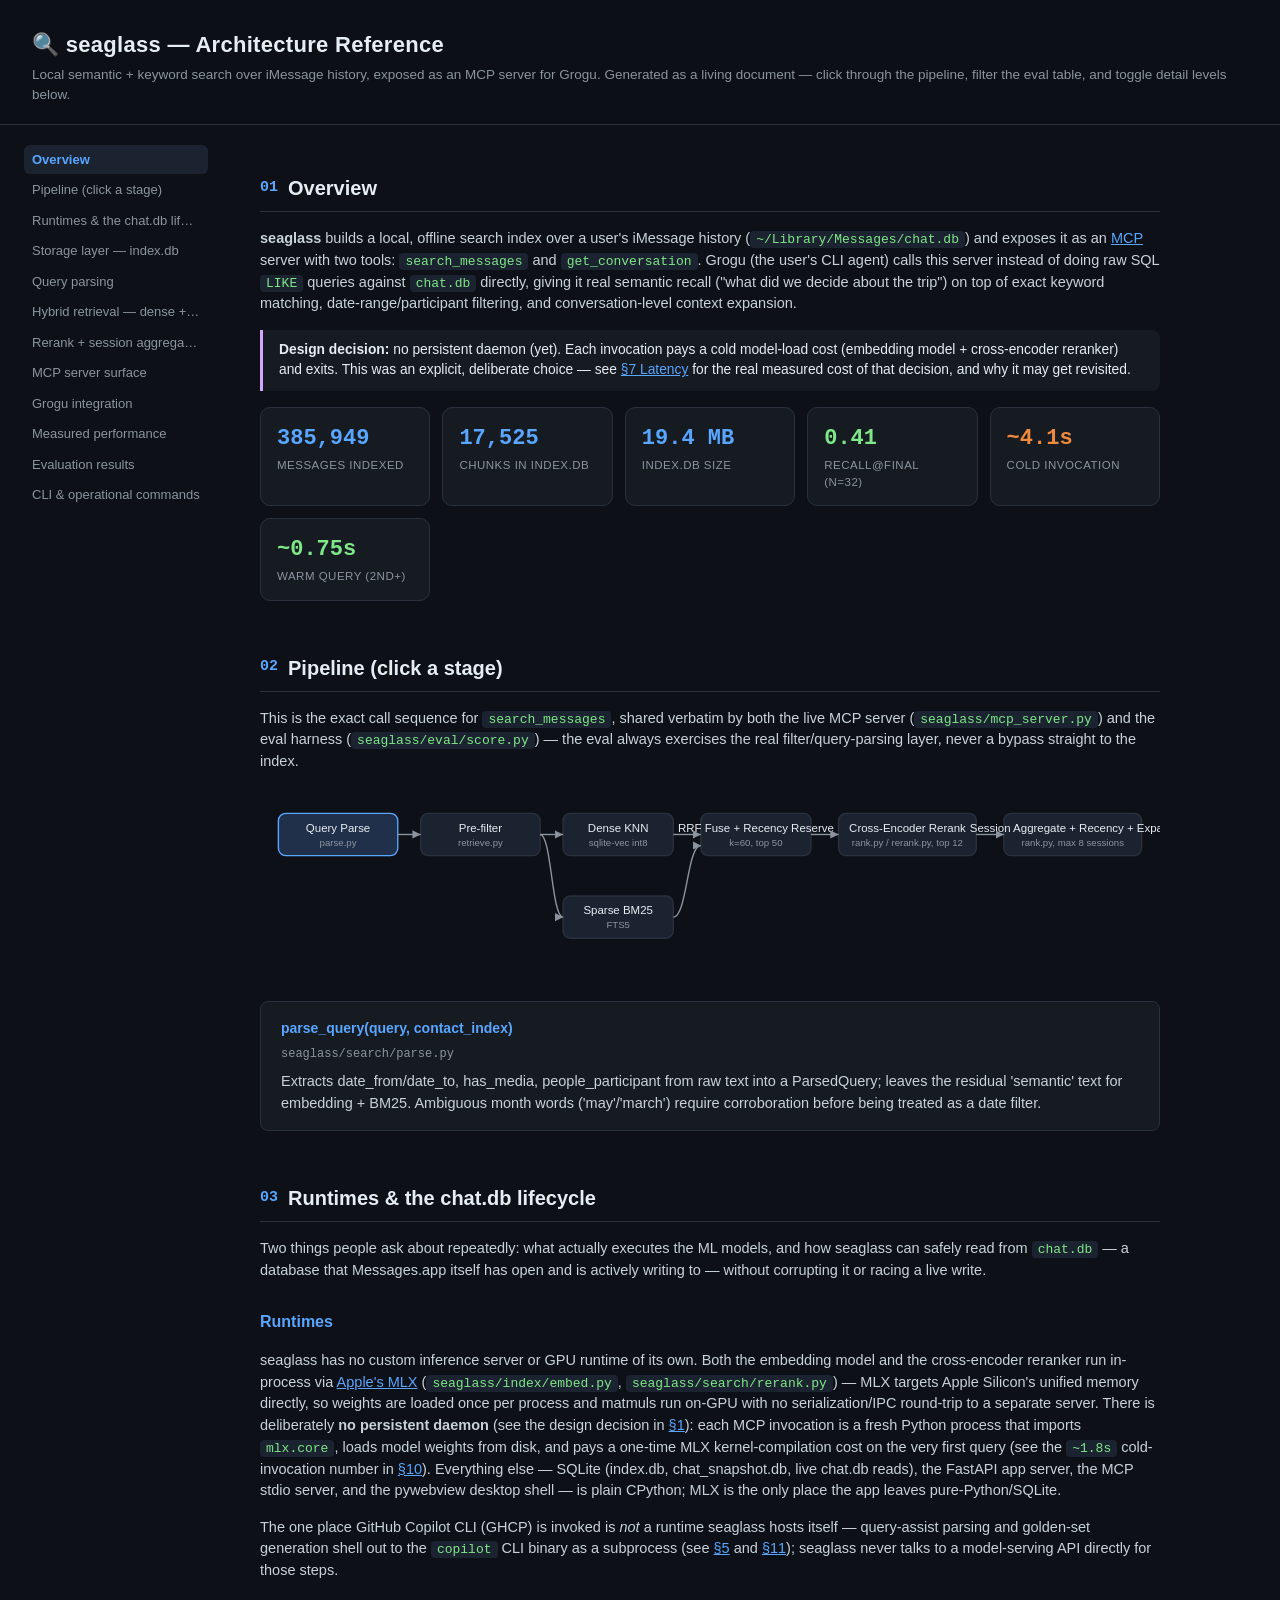
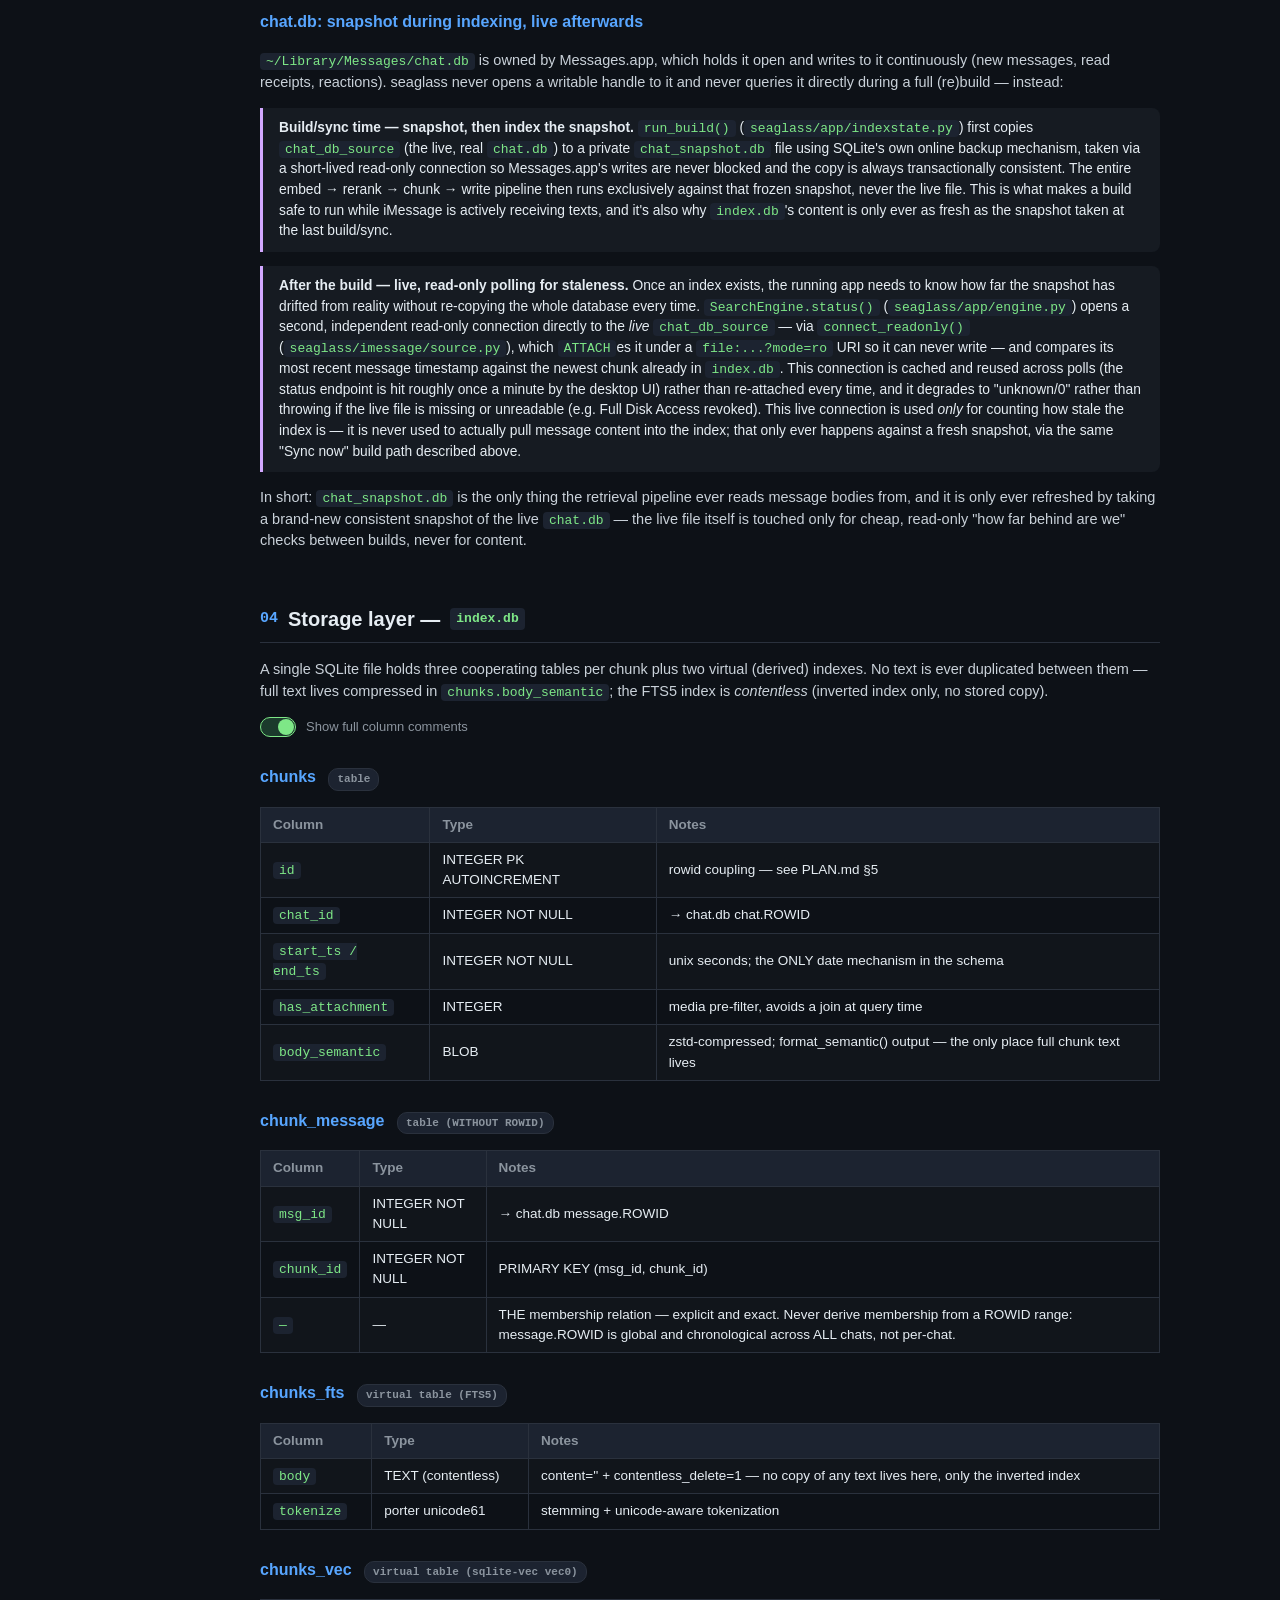
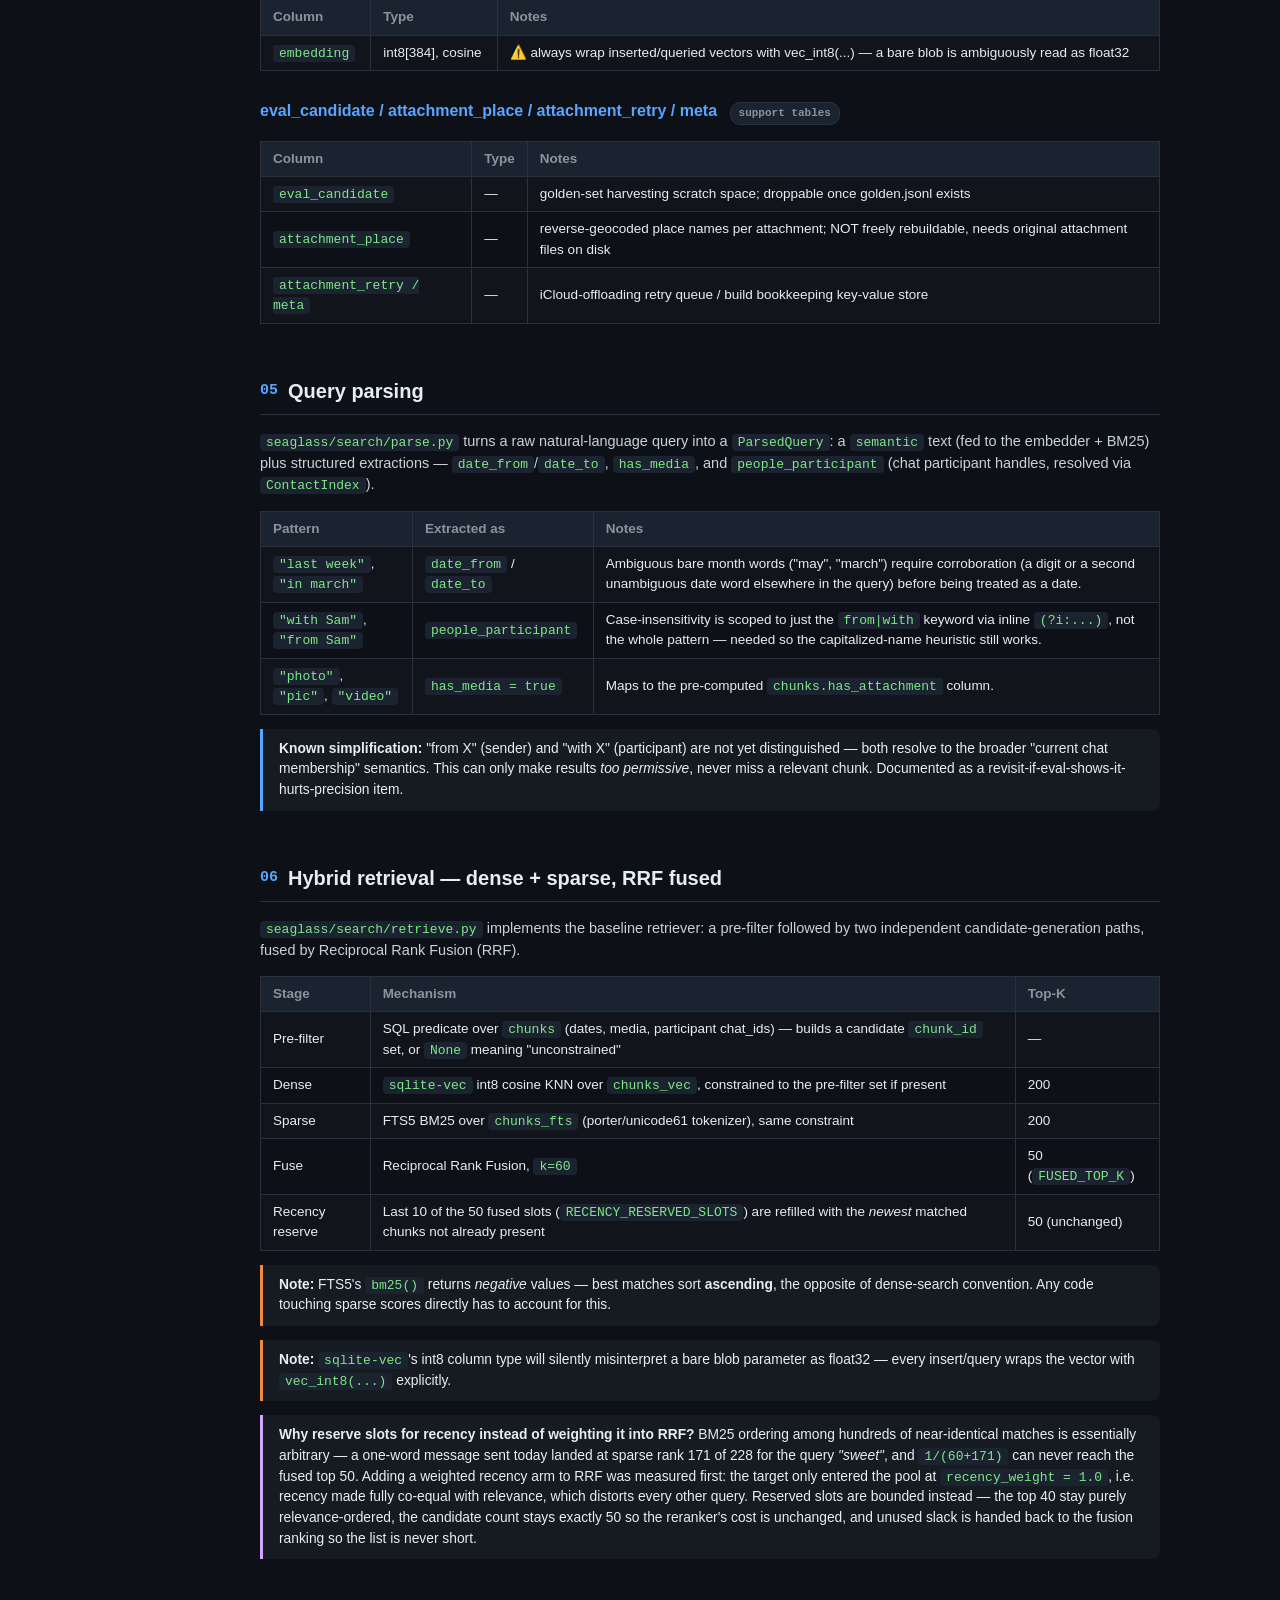
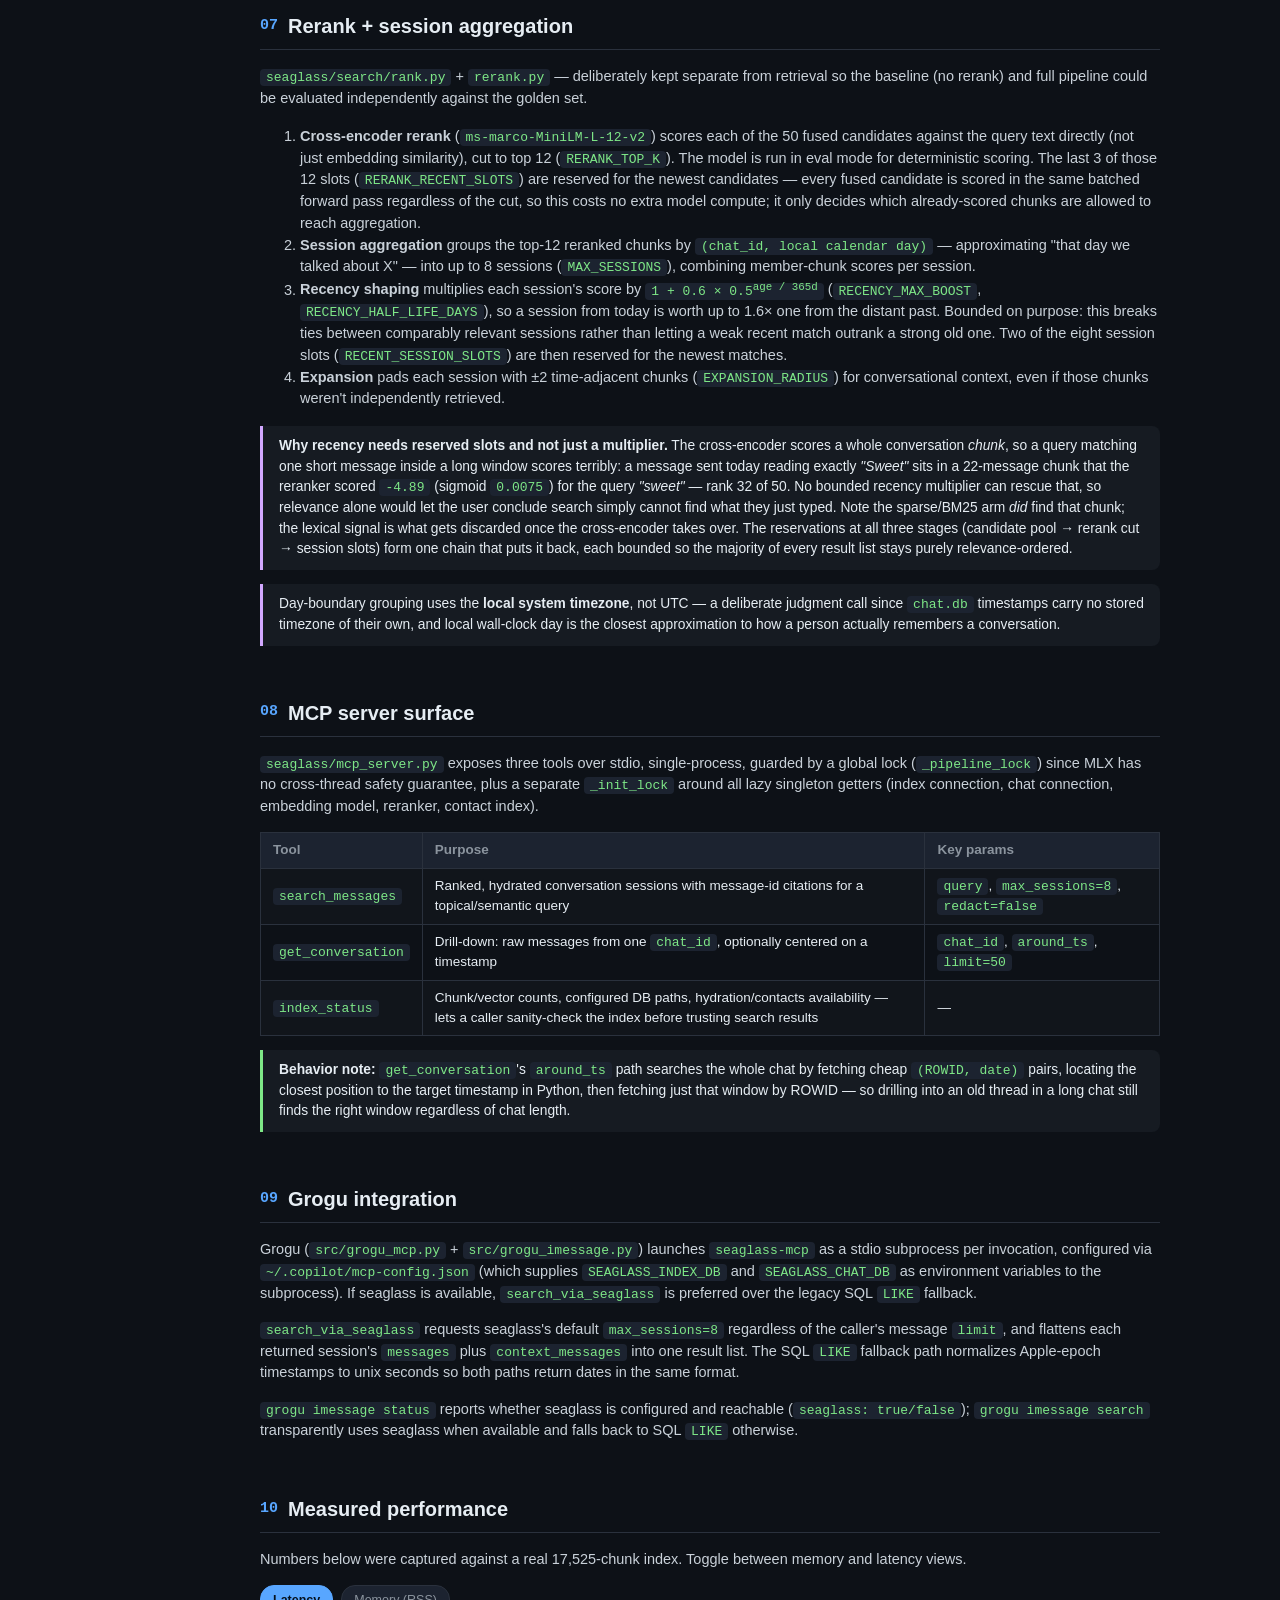
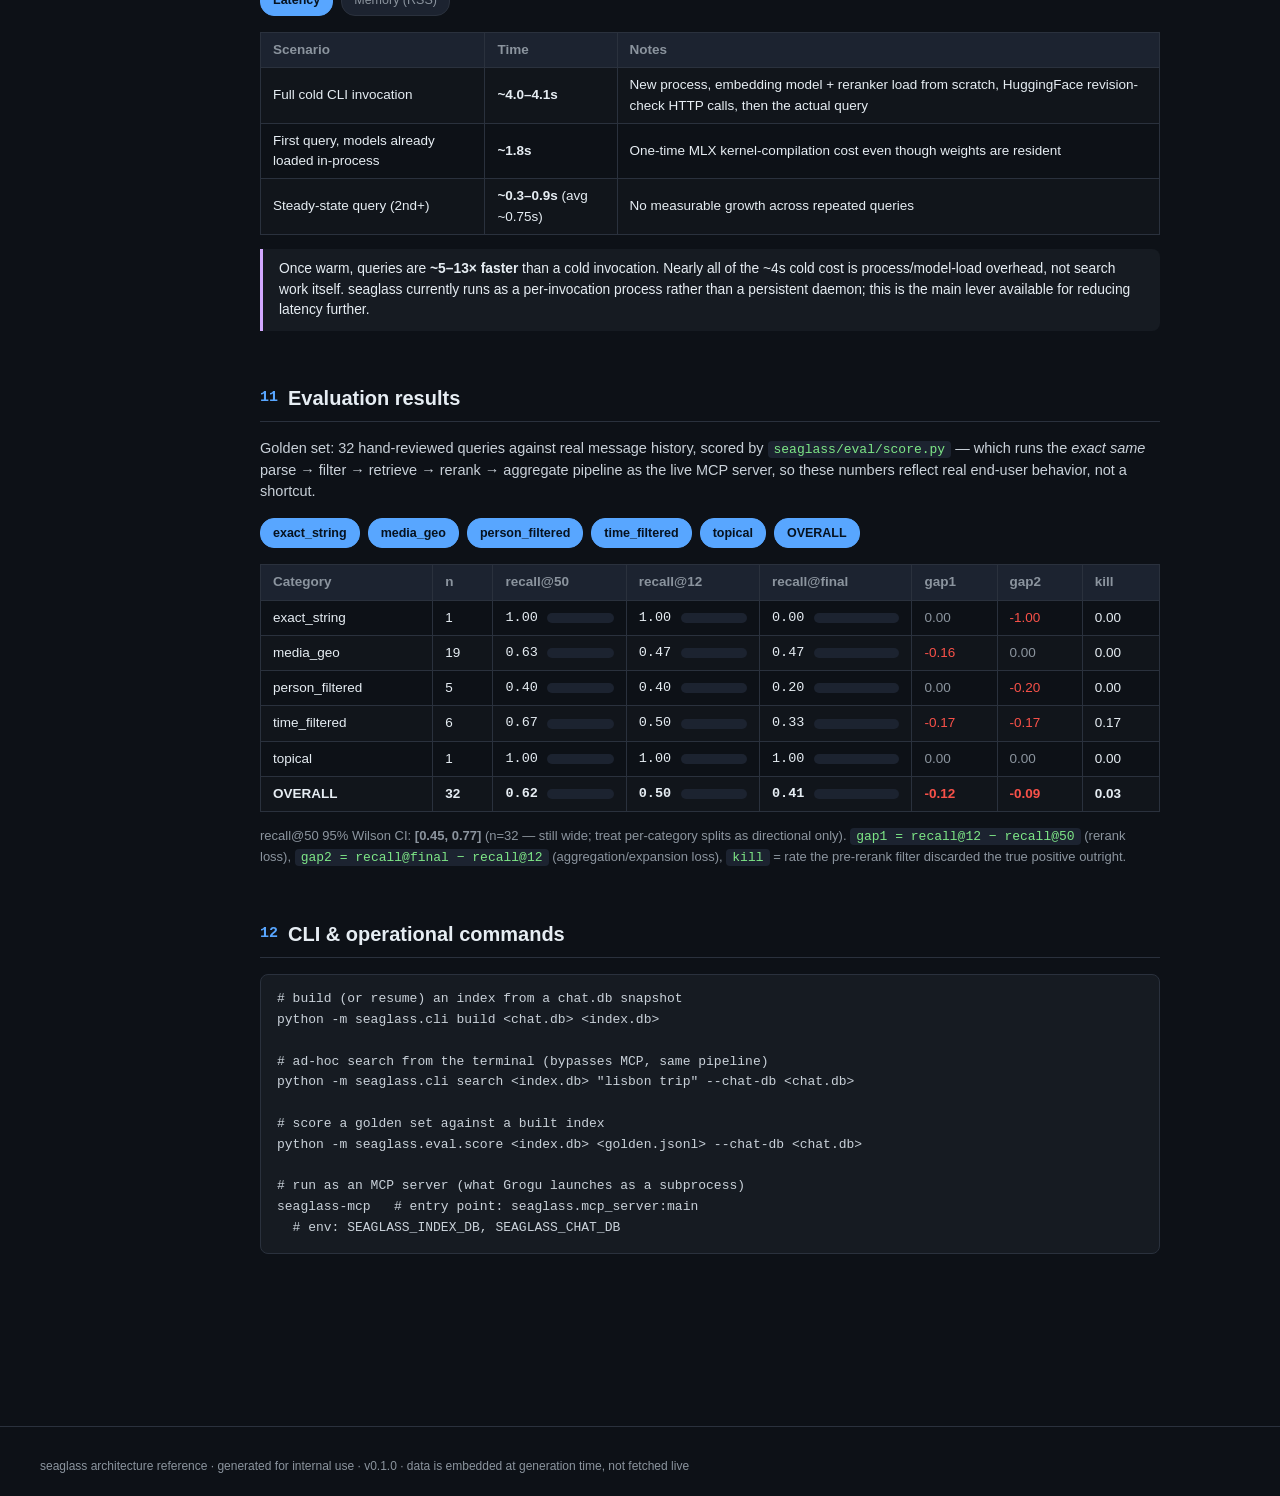
==== commit e7f5b8d1: "Make recency a first-class search signal; UI and hydration fixes Recency ranking --------------- A m" ====
--- a/docs/architecture.html
+++ b/docs/architecture.html
@@ -390,6 +390,7 @@
         <tr><td>Dense</td><td><code>sqlite-vec</code> int8 cosine KNN over <code>chunks_vec</code>, constrained to the pre-filter set if present</td><td>200</td></tr>
         <tr><td>Sparse</td><td>FTS5 BM25 over <code>chunks_fts</code> (porter/unicode61 tokenizer), same constraint</td><td>200</td></tr>
         <tr><td>Fuse</td><td>Reciprocal Rank Fusion, <code>k=60</code></td><td>50 (<code>FUSED_TOP_K</code>)</td></tr>
+        <tr><td>Recency reserve</td><td>Last 10 of the 50 fused slots (<code>RECENCY_RESERVED_SLOTS</code>) are refilled with the <em>newest</em> matched chunks not already present</td><td>50 (unchanged)</td></tr>
       </table>
       <div class="callout warn">
         <strong>Note:</strong> FTS5's <code>bm25()</code> returns <em>negative</em>
@@ -400,6 +401,18 @@
         <strong>Note:</strong> <code>sqlite-vec</code>'s int8 column type will silently
         misinterpret a bare blob parameter as float32 — every insert/query wraps the vector with
         <code>vec_int8(...)</code> explicitly.
+      </div>
+      <div class="callout decision">
+        <strong>Why reserve slots for recency instead of weighting it into RRF?</strong>
+        BM25 ordering among hundreds of near-identical matches is essentially arbitrary — a
+        one-word message sent today landed at sparse rank 171 of 228 for the query
+        <em>"sweet"</em>, and <code>1/(60+171)</code> can never reach the fused top 50.
+        Adding a weighted recency arm to RRF was measured first: the target only entered the
+        pool at <code>recency_weight = 1.0</code>, i.e. recency made fully co-equal with
+        relevance, which distorts every other query. Reserved slots are bounded instead — the
+        top 40 stay purely relevance-ordered, the candidate count stays exactly 50 so the
+        reranker's cost is unchanged, and unused slack is handed back to the fusion ranking so
+        the list is never short.
       </div>
     </section>
 
@@ -412,16 +425,39 @@
         <li><strong>Cross-encoder rerank</strong> (<code>ms-marco-MiniLM-L-12-v2</code>) scores each of
         the 50 fused candidates against the query text directly (not just embedding similarity),
         cut to top 12 (<code>RERANK_TOP_K</code>). The model is run in eval mode for deterministic
-        scoring.
+        scoring. The last 3 of those 12 slots (<code>RERANK_RECENT_SLOTS</code>) are reserved for
+        the newest candidates — every fused candidate is scored in the same batched forward pass
+        regardless of the cut, so this costs no extra model compute; it only decides which
+        already-scored chunks are allowed to reach aggregation.
         </li>
         <li><strong>Session aggregation</strong> groups the top-12 reranked chunks by
         <code>(chat_id, local calendar day)</code> — approximating "that day we talked about X" —
         into up to 8 sessions (<code>MAX_SESSIONS</code>), combining member-chunk scores per session.
         </li>
+        <li><strong>Recency shaping</strong> multiplies each session's score by
+        <code>1 + 0.6 &times; 0.5<sup>age / 365d</sup></code> (<code>RECENCY_MAX_BOOST</code>,
+        <code>RECENCY_HALF_LIFE_DAYS</code>), so a session from today is worth up to 1.6&times; one
+        from the distant past. Bounded on purpose: this breaks ties between comparably relevant
+        sessions rather than letting a weak recent match outrank a strong old one. Two of the eight
+        session slots (<code>RECENT_SESSION_SLOTS</code>) are then reserved for the newest matches.
+        </li>
         <li><strong>Expansion</strong> pads each session with ±2 time-adjacent chunks
         (<code>EXPANSION_RADIUS</code>) for conversational context, even if those chunks weren't
         independently retrieved.</li>
       </ol>
+      <div class="callout decision">
+        <strong>Why recency needs reserved slots and not just a multiplier.</strong>
+        The cross-encoder scores a whole conversation <em>chunk</em>, so a query matching one
+        short message inside a long window scores terribly: a message sent today reading exactly
+        <em>"Sweet"</em> sits in a 22-message chunk that the reranker scored <code>-4.89</code>
+        (sigmoid <code>0.0075</code>) for the query <em>"sweet"</em> — rank 32 of 50. No bounded
+        recency multiplier can rescue that, so relevance alone would let the user conclude search
+        simply cannot find what they just typed. Note the sparse/BM25 arm <em>did</em> find that
+        chunk; the lexical signal is what gets discarded once the cross-encoder takes over. The
+        reservations at all three stages (candidate pool → rerank cut → session slots) form one
+        chain that puts it back, each bounded so the majority of every result list stays purely
+        relevance-ordered.
+      </div>
       <div class="callout decision">
         Day-boundary grouping uses the <strong>local system timezone</strong>, not UTC — a deliberate
         judgment call since <code>chat.db</code> timestamps carry no stored timezone of their own, and
@@ -585,11 +621,11 @@
     }
   },
   {
-    id: "rrf", label: "RRF Fuse", sub: "k=60, top 50", x: 480, w: 120,
+    id: "rrf", label: "RRF Fuse + Recency Reserve", sub: "k=60, top 50", x: 480, w: 120,
     detail: {
       title: "Reciprocal Rank Fusion",
       file: "seaglass/search/retrieve.py",
-      body: "Combines dense + sparse rankings into one fused list of the top 50 (FUSED_TOP_K) chunk_ids via RRF with k=60. This is the baseline retriever, deliberately evaluated on its own before rerank/aggregation were added."
+      body: "Combines dense + sparse rankings into one fused list of the top 50 (FUSED_TOP_K) chunk_ids via RRF with k=60. This is the baseline retriever, deliberately evaluated on its own before rerank/aggregation were added. The last 10 slots (RECENCY_RESERVED_SLOTS) are then refilled with the newest matched chunks, so a recent message buried at BM25 rank 171 still reaches the reranker — the count stays exactly 50, so rerank cost is unchanged."
     }
   },
   {
@@ -597,15 +633,15 @@
     detail: {
       title: "rerank_candidates(...)",
       file: "seaglass/search/rank.py + rerank.py",
-      body: "ms-marco-MiniLM-L-12-v2 cross-encoder scores each of the 50 fused candidates directly against the query, cut to top 12. Runs in eval mode for deterministic scoring."
+      body: "ms-marco-MiniLM-L-12-v2 cross-encoder scores each of the 50 fused candidates directly against the query, cut to top 12. Runs in eval mode for deterministic scoring. All 50 are scored in one batched forward pass regardless of the cut, so reserving the last 3 slots (RERANK_RECENT_SLOTS) for the newest candidates costs no extra compute."
     }
   },
   {
-    id: "aggregate", label: "Session Aggregate + Expand", sub: "rank.py, max 8 sessions", x: 810, w: 150,
+    id: "aggregate", label: "Session Aggregate + Recency + Expand", sub: "rank.py, max 8 sessions", x: 810, w: 150,
     detail: {
       title: "aggregate_sessions(...) + expand_sessions(...)",
       file: "seaglass/search/rank.py",
-      body: "Groups top-12 reranked chunks by (chat_id, local calendar day) into up to 8 sessions, combining member-chunk scores per session, then pads each with ±2 time-adjacent chunks for context."
+      body: "Groups top-12 reranked chunks by (chat_id, local calendar day) into up to 8 sessions, combining member-chunk scores per session. Each session score is then multiplied by a bounded recency factor (up to 1.6x for today, 365-day half-life) and 2 of the 8 slots are reserved for the newest matches. Finally each session is padded with ±2 time-adjacent chunks for context."
     }
   }
 ];
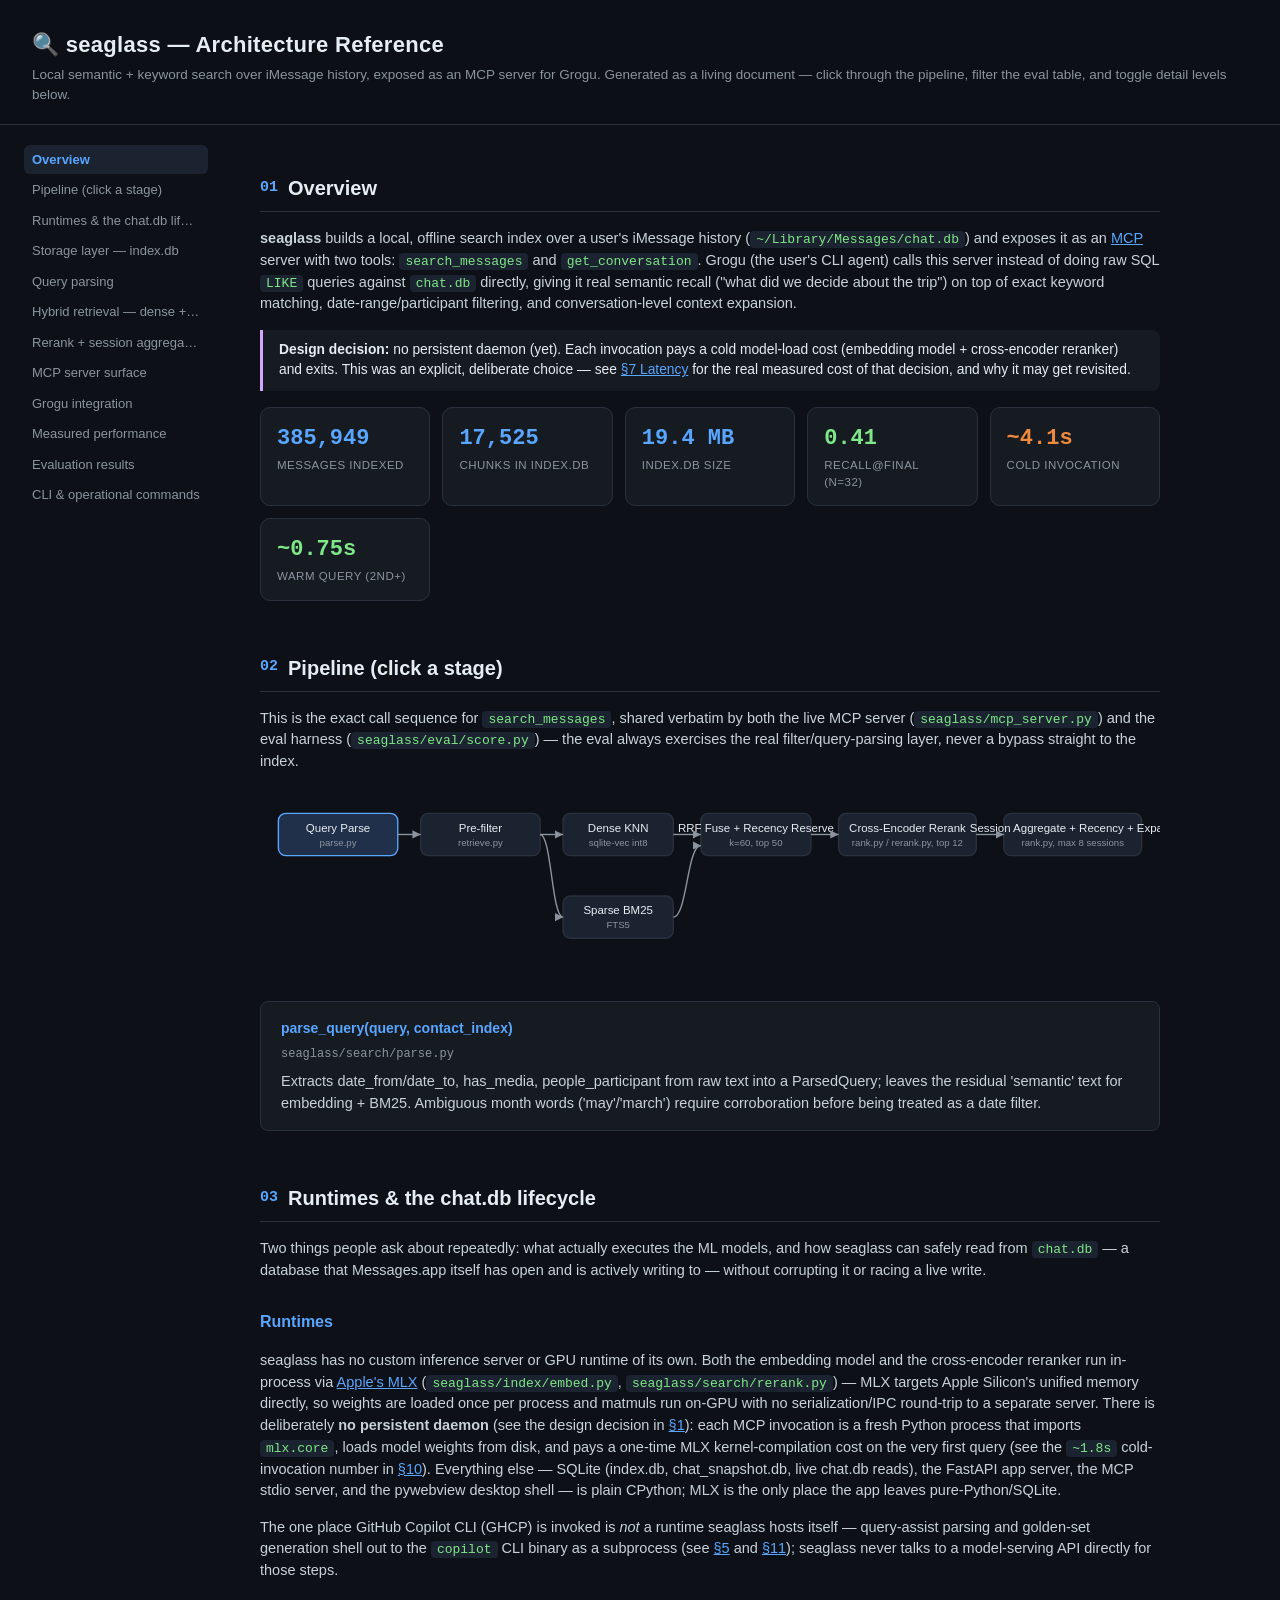
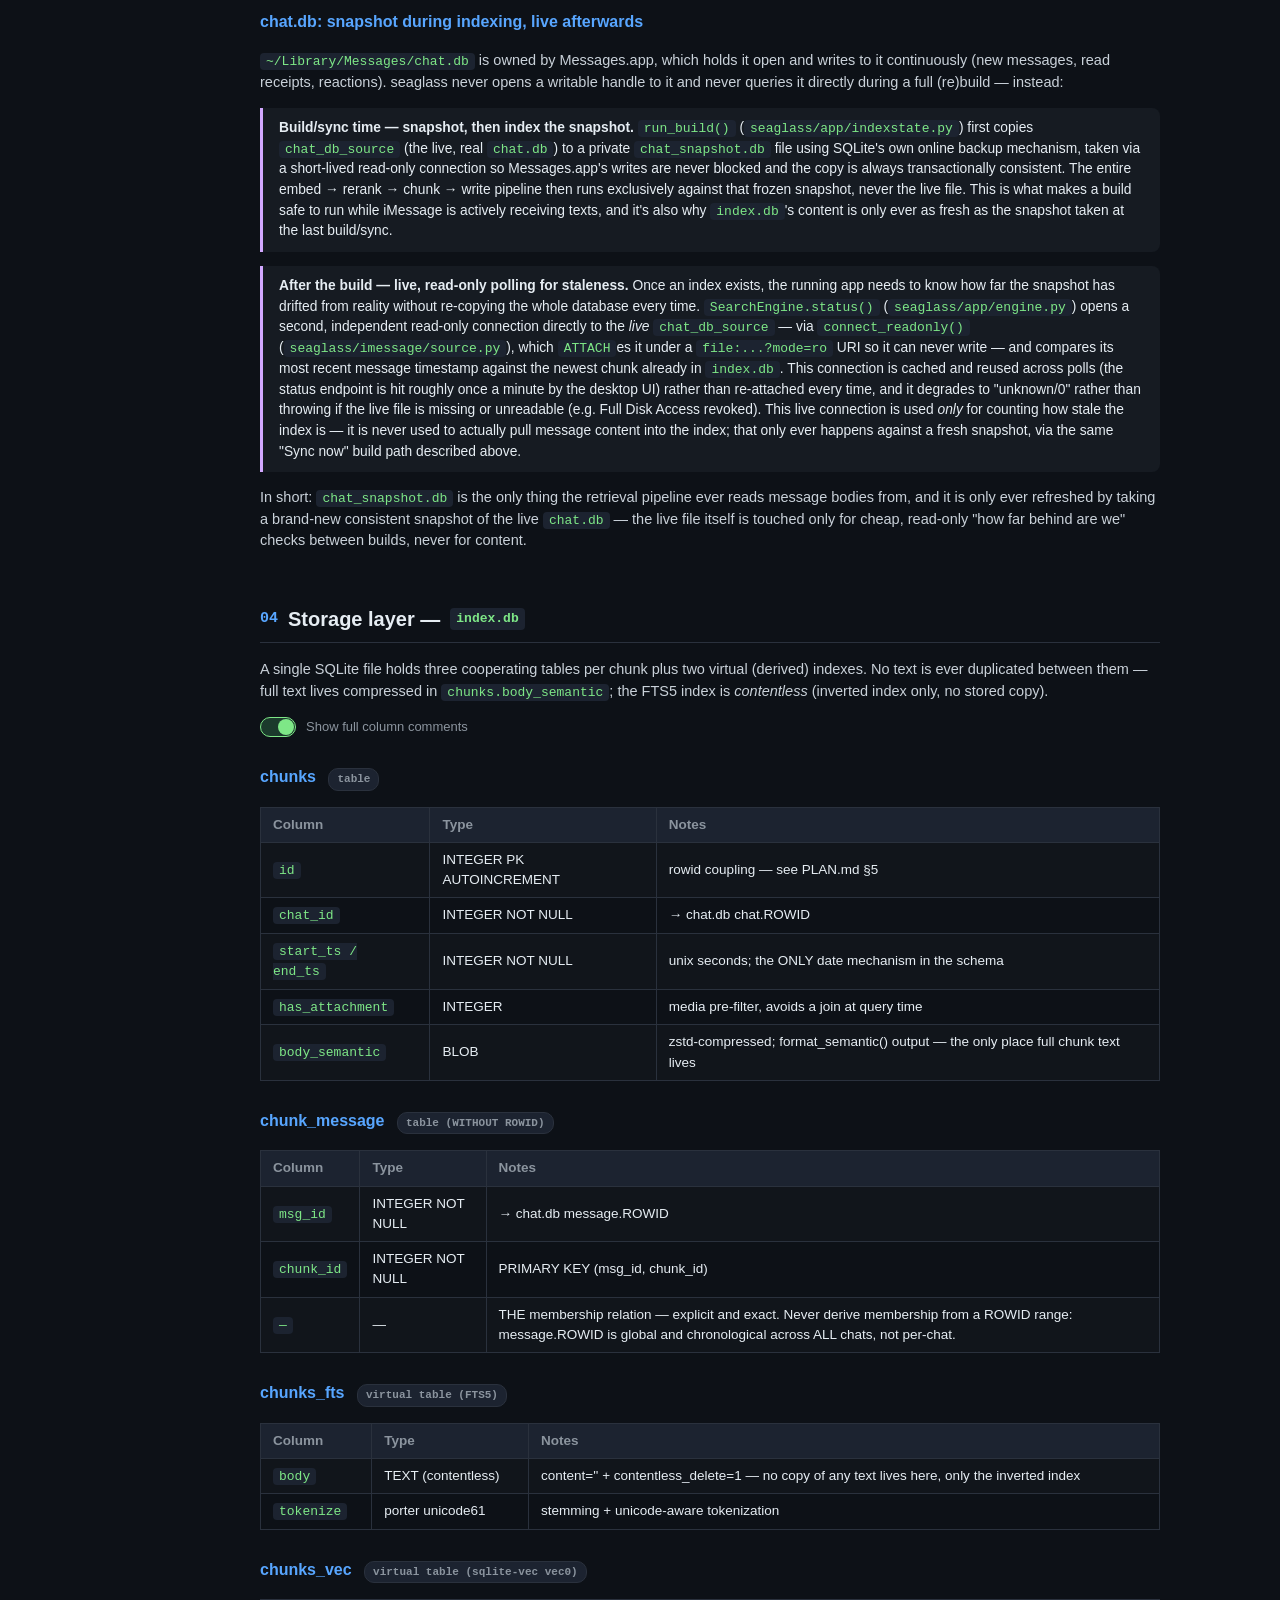
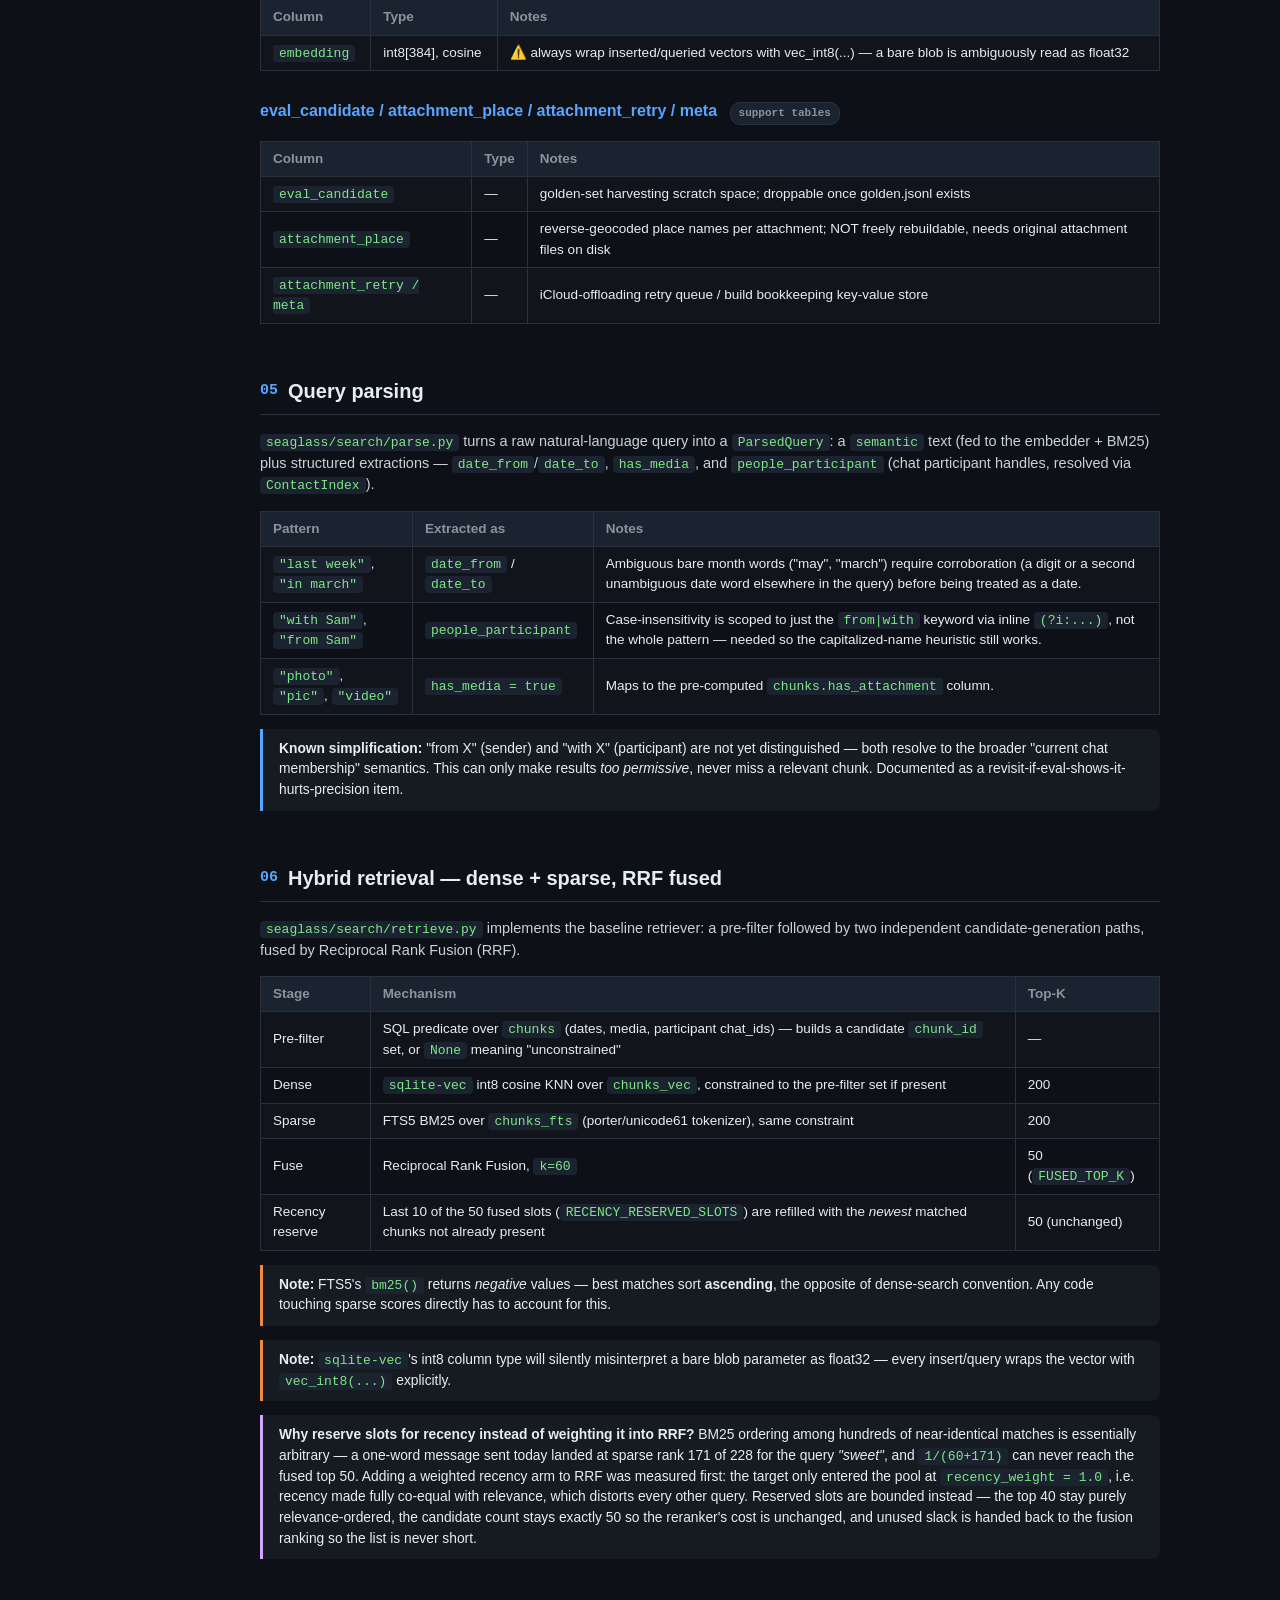
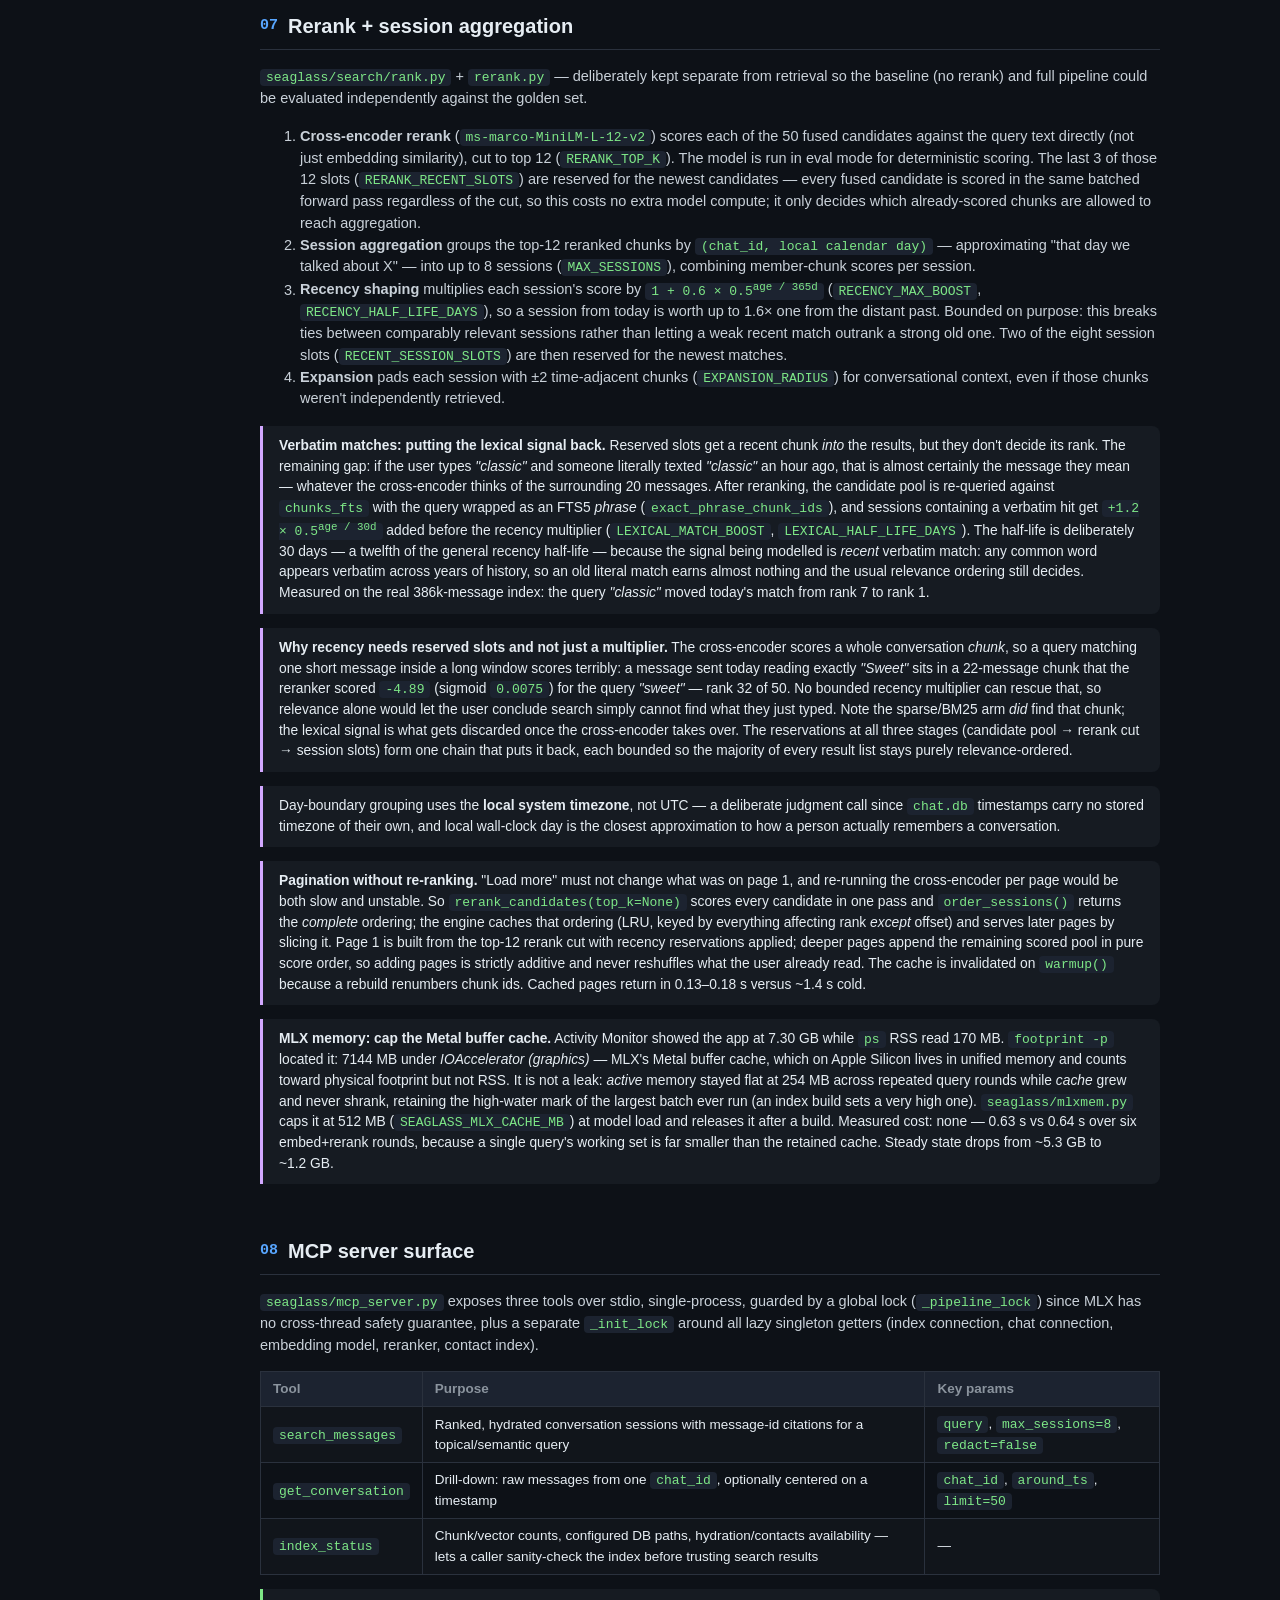
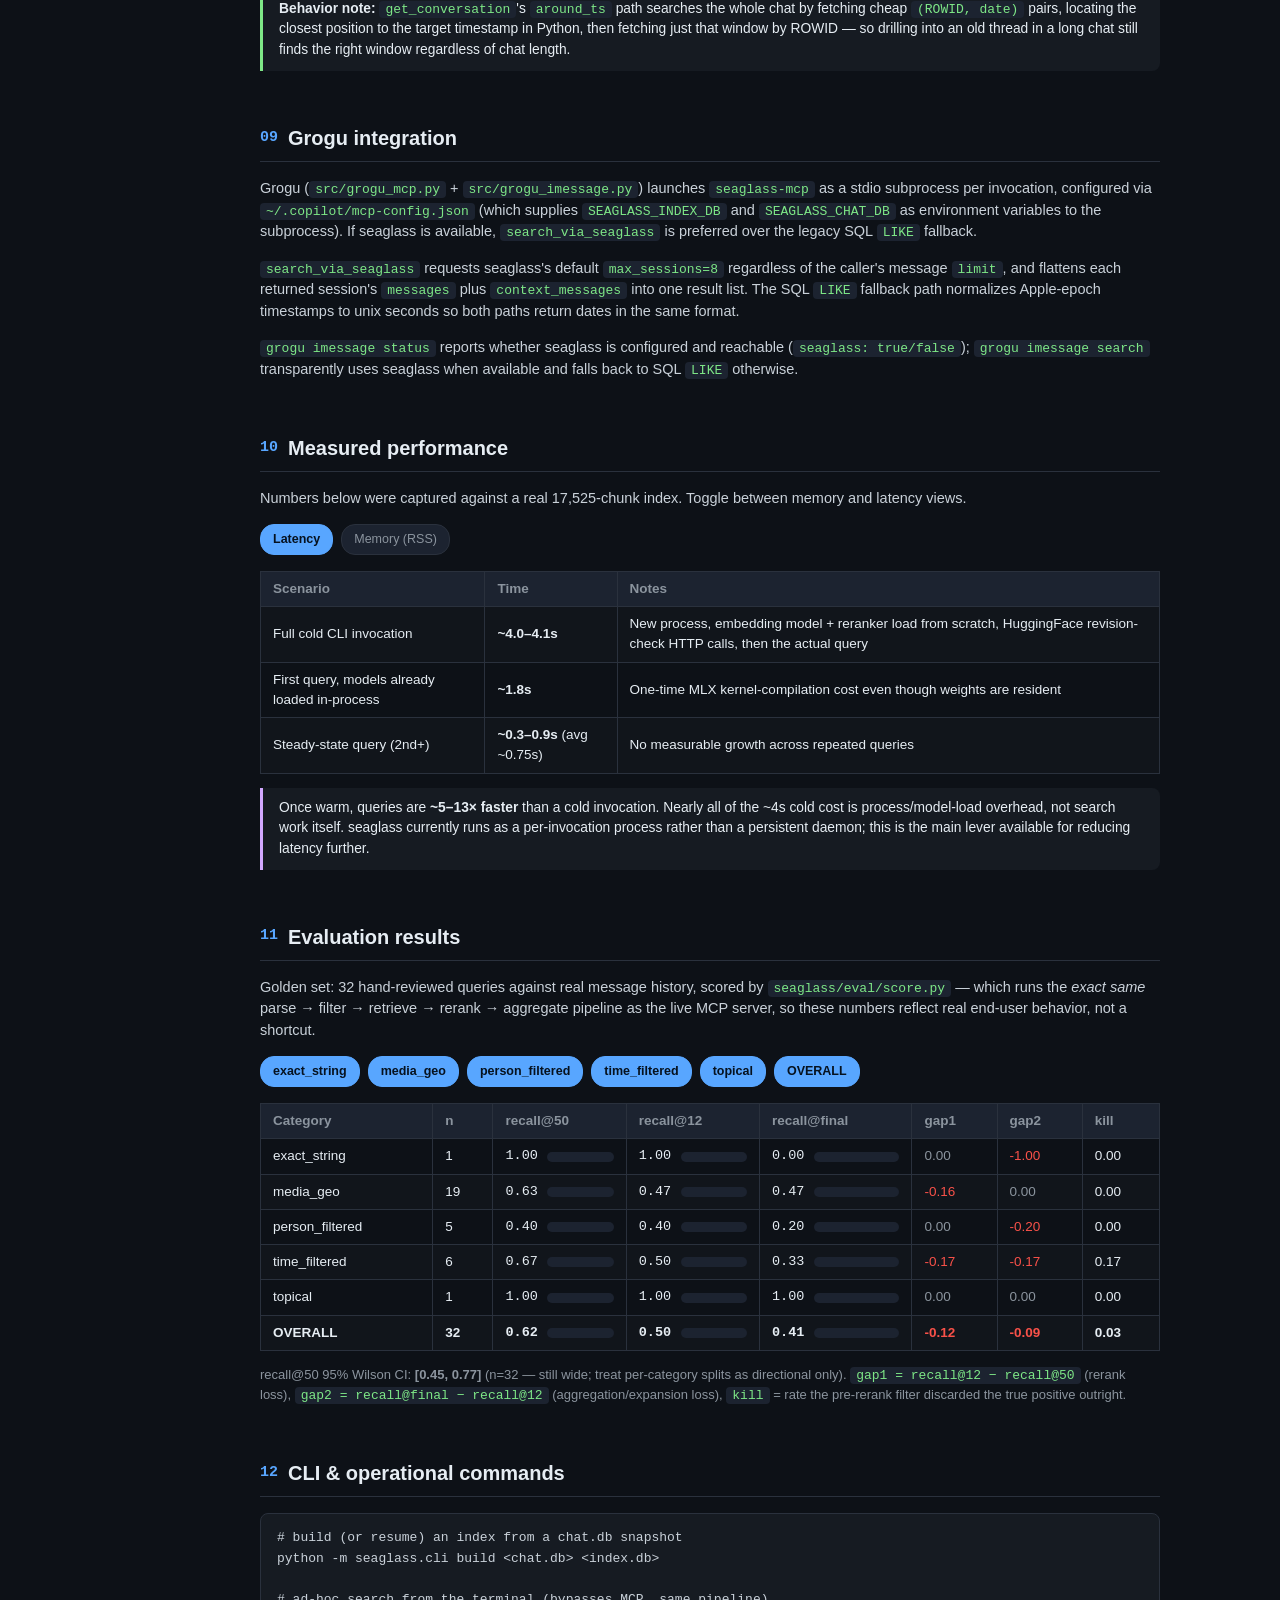
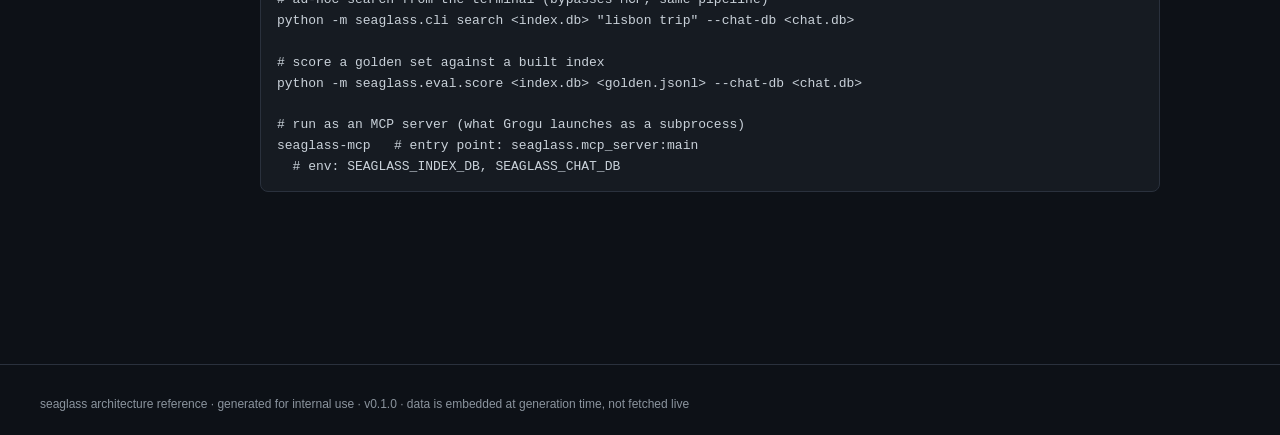
==== commit 01db68c3: "Rank recent verbatim matches first; cap MLX memory; iMessage theme Search ranking - Verbatim (FTS5 p" ====
--- a/docs/architecture.html
+++ b/docs/architecture.html
@@ -446,6 +446,22 @@
         independently retrieved.</li>
       </ol>
       <div class="callout decision">
+        <strong>Verbatim matches: putting the lexical signal back.</strong>
+        Reserved slots get a recent chunk <em>into</em> the results, but they don't decide its
+        rank. The remaining gap: if the user types <em>"classic"</em> and someone literally texted
+        <em>"classic"</em> an hour ago, that is almost certainly the message they mean — whatever
+        the cross-encoder thinks of the surrounding 20 messages. After reranking, the candidate
+        pool is re-queried against <code>chunks_fts</code> with the query wrapped as an FTS5
+        <em>phrase</em> (<code>exact_phrase_chunk_ids</code>), and sessions containing a verbatim
+        hit get <code>+1.2 &times; 0.5<sup>age / 30d</sup></code> added before the recency
+        multiplier (<code>LEXICAL_MATCH_BOOST</code>, <code>LEXICAL_HALF_LIFE_DAYS</code>).
+        The half-life is deliberately 30 days — a twelfth of the general recency half-life —
+        because the signal being modelled is <em>recent</em> verbatim match: any common word
+        appears verbatim across years of history, so an old literal match earns almost nothing and
+        the usual relevance ordering still decides. Measured on the real 386k-message index: the
+        query <em>"classic"</em> moved today's match from rank 7 to rank 1.
+      </div>
+      <div class="callout decision">
         <strong>Why recency needs reserved slots and not just a multiplier.</strong>
         The cross-encoder scores a whole conversation <em>chunk</em>, so a query matching one
         short message inside a long window scores terribly: a message sent today reading exactly
@@ -463,6 +479,31 @@
         judgment call since <code>chat.db</code> timestamps carry no stored timezone of their own, and
         local wall-clock day is the closest approximation to how a person actually remembers a
         conversation.
+      </div>
+      <div class="callout decision">
+        <strong>Pagination without re-ranking.</strong> "Load more" must not change what was on
+        page 1, and re-running the cross-encoder per page would be both slow and unstable. So
+        <code>rerank_candidates(top_k=None)</code> scores every candidate in one pass and
+        <code>order_sessions()</code> returns the <em>complete</em> ordering; the engine caches
+        that ordering (LRU, keyed by everything affecting rank <em>except</em> offset) and serves
+        later pages by slicing it. Page 1 is built from the top-12 rerank cut with recency
+        reservations applied; deeper pages append the remaining scored pool in pure score order,
+        so adding pages is strictly additive and never reshuffles what the user already read.
+        The cache is invalidated on <code>warmup()</code> because a rebuild renumbers chunk ids.
+        Cached pages return in 0.13–0.18&nbsp;s versus ~1.4&nbsp;s cold.
+      </div>
+      <div class="callout decision">
+        <strong>MLX memory: cap the Metal buffer cache.</strong> Activity Monitor showed the app at
+        7.30&nbsp;GB while <code>ps</code> RSS read 170&nbsp;MB. <code>footprint -p</code> located
+        it: 7144&nbsp;MB under <em>IOAccelerator (graphics)</em> — MLX's Metal buffer cache, which
+        on Apple Silicon lives in unified memory and counts toward physical footprint but not RSS.
+        It is not a leak: <em>active</em> memory stayed flat at 254&nbsp;MB across repeated query
+        rounds while <em>cache</em> grew and never shrank, retaining the high-water mark of the
+        largest batch ever run (an index build sets a very high one). <code>seaglass/mlxmem.py</code>
+        caps it at 512&nbsp;MB (<code>SEAGLASS_MLX_CACHE_MB</code>) at model load and releases it
+        after a build. Measured cost: none — 0.63&nbsp;s vs 0.64&nbsp;s over six embed+rerank
+        rounds, because a single query's working set is far smaller than the retained cache.
+        Steady state drops from ~5.3&nbsp;GB to ~1.2&nbsp;GB.
       </div>
     </section>
 
@@ -641,7 +682,7 @@
     detail: {
       title: "aggregate_sessions(...) + expand_sessions(...)",
       file: "seaglass/search/rank.py",
-      body: "Groups top-12 reranked chunks by (chat_id, local calendar day) into up to 8 sessions, combining member-chunk scores per session. Each session score is then multiplied by a bounded recency factor (up to 1.6x for today, 365-day half-life) and 2 of the 8 slots are reserved for the newest matches. Finally each session is padded with ±2 time-adjacent chunks for context."
+      body: "Groups top-12 reranked chunks by (chat_id, local calendar day) into up to 8 sessions, combining member-chunk scores per session. Each session score is then multiplied by a bounded recency factor (up to 1.6x for today, 365-day half-life) and 2 of the 8 slots are reserved for the newest matches. Sessions containing a verbatim (FTS5 phrase) match get an additional bonus that decays on a 30-day half-life, so a message the user literally typed today dominates. Finally each session is padded with ±2 time-adjacent chunks for context."
     }
   }
 ];
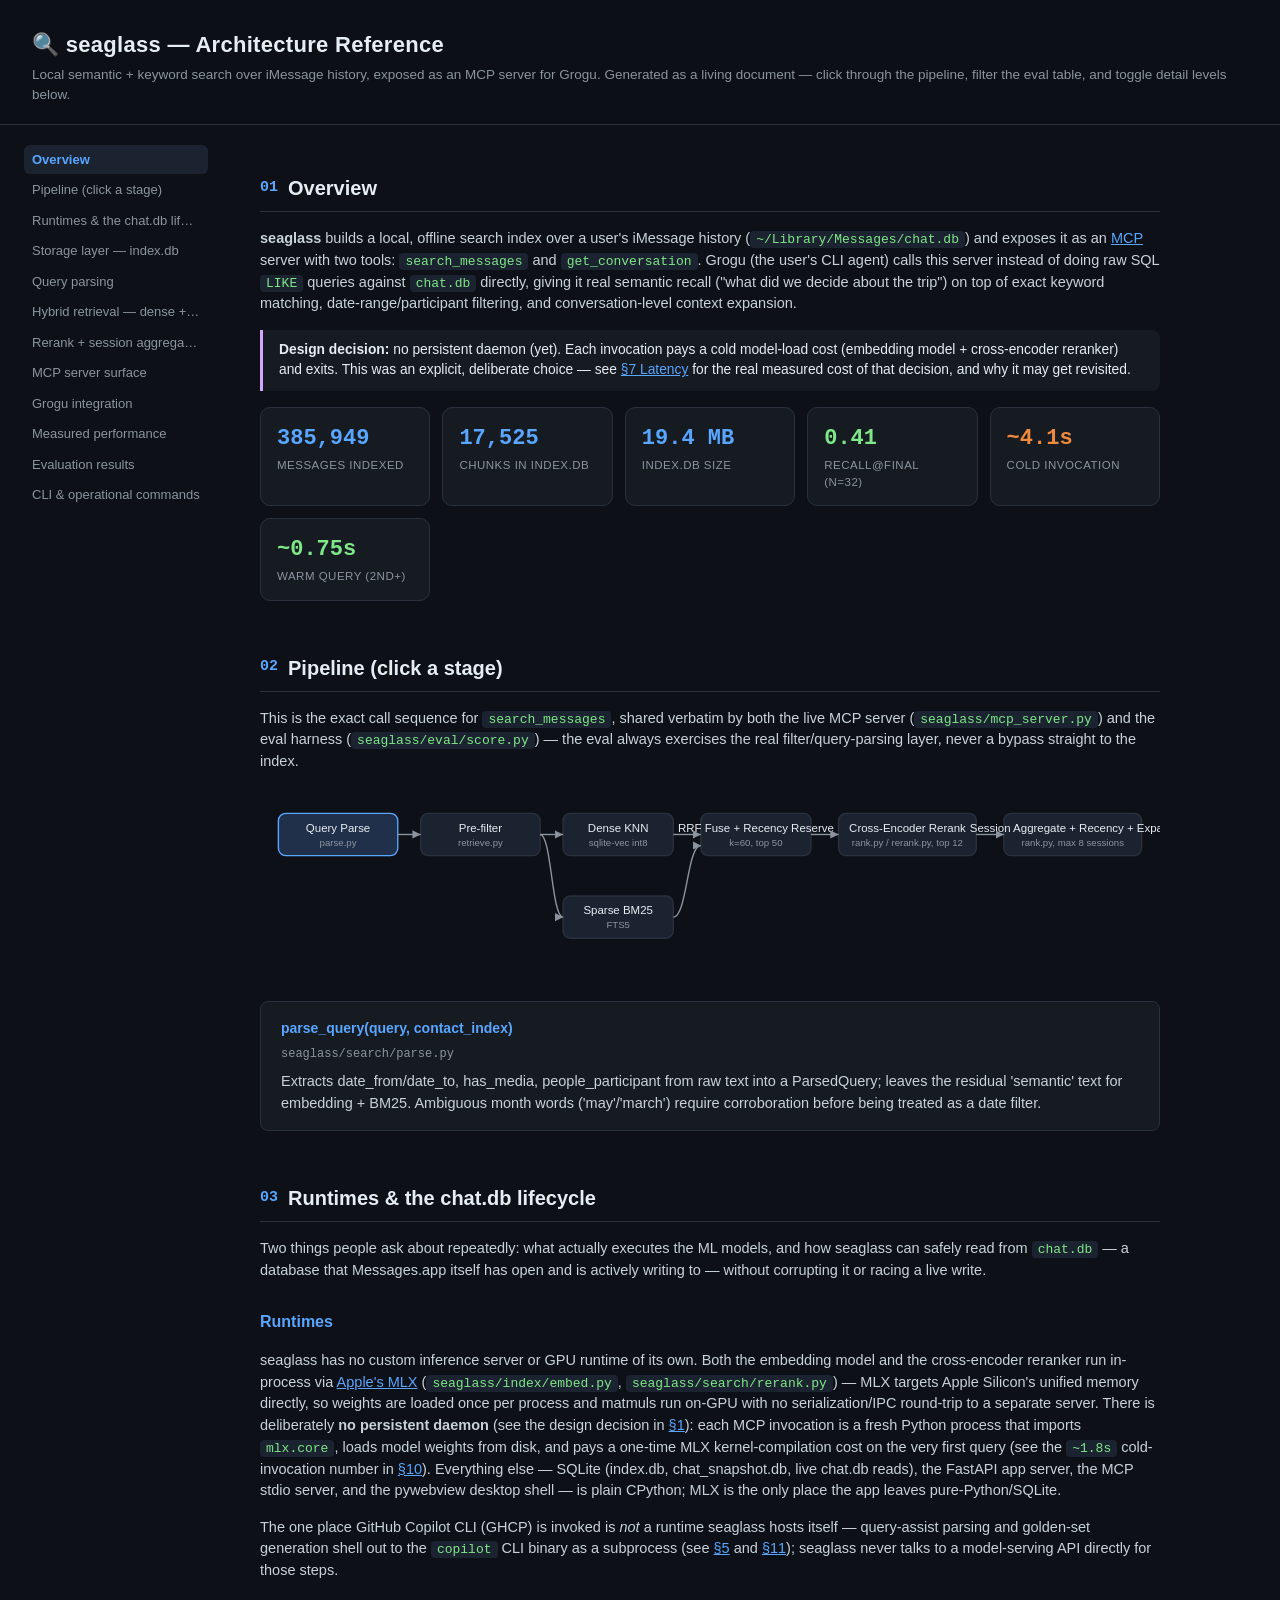
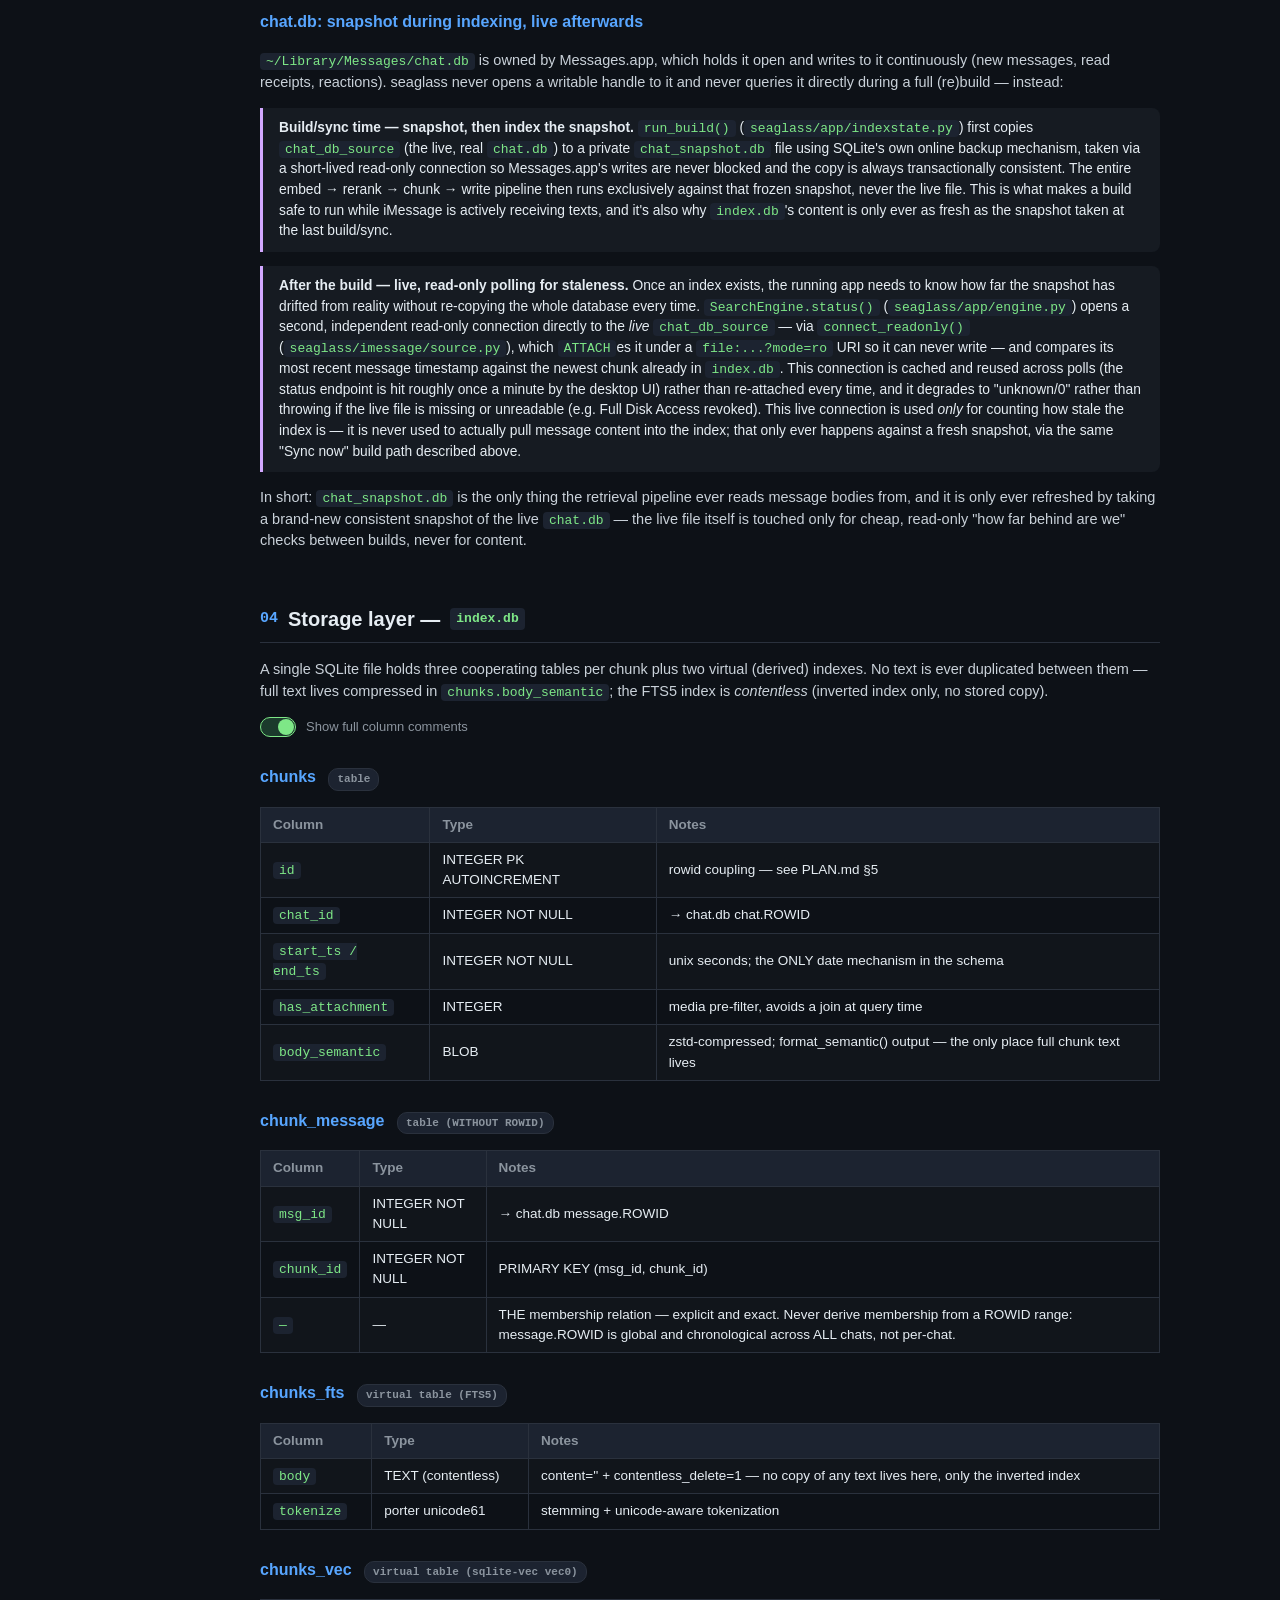
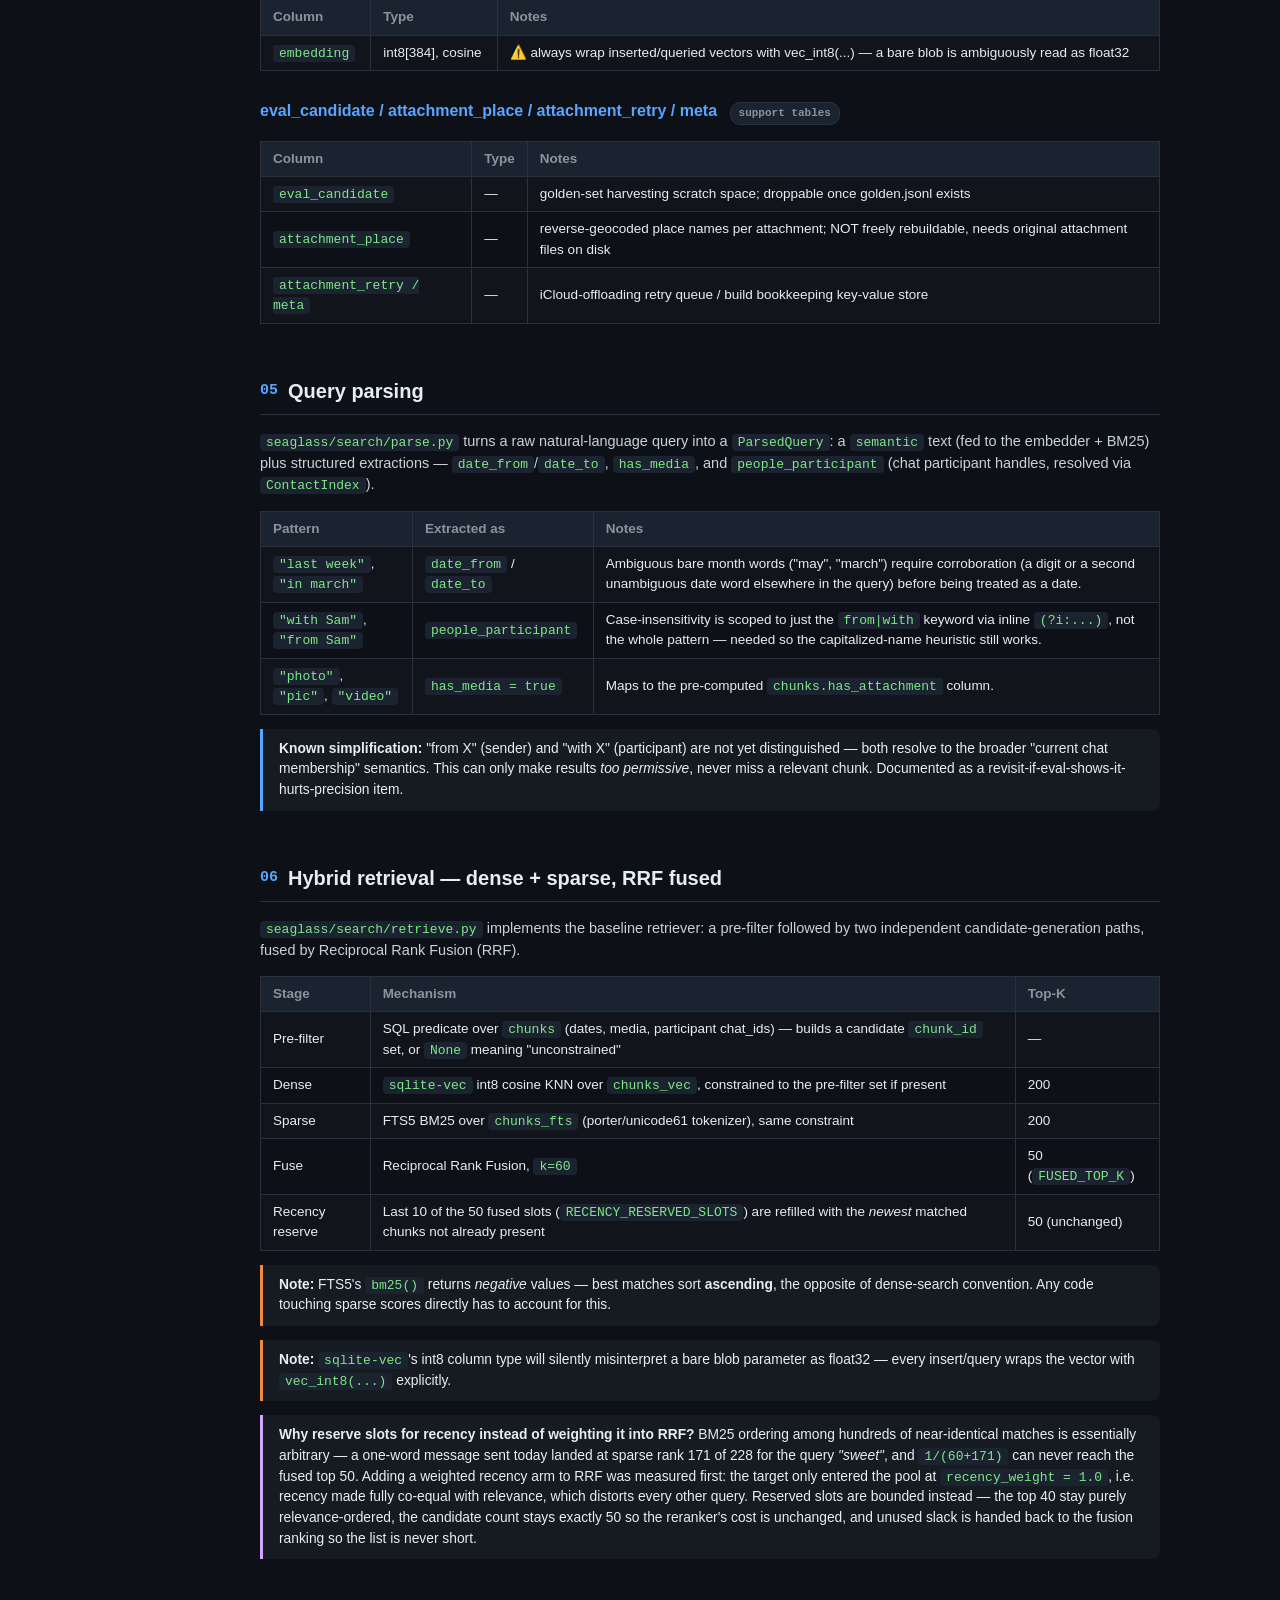
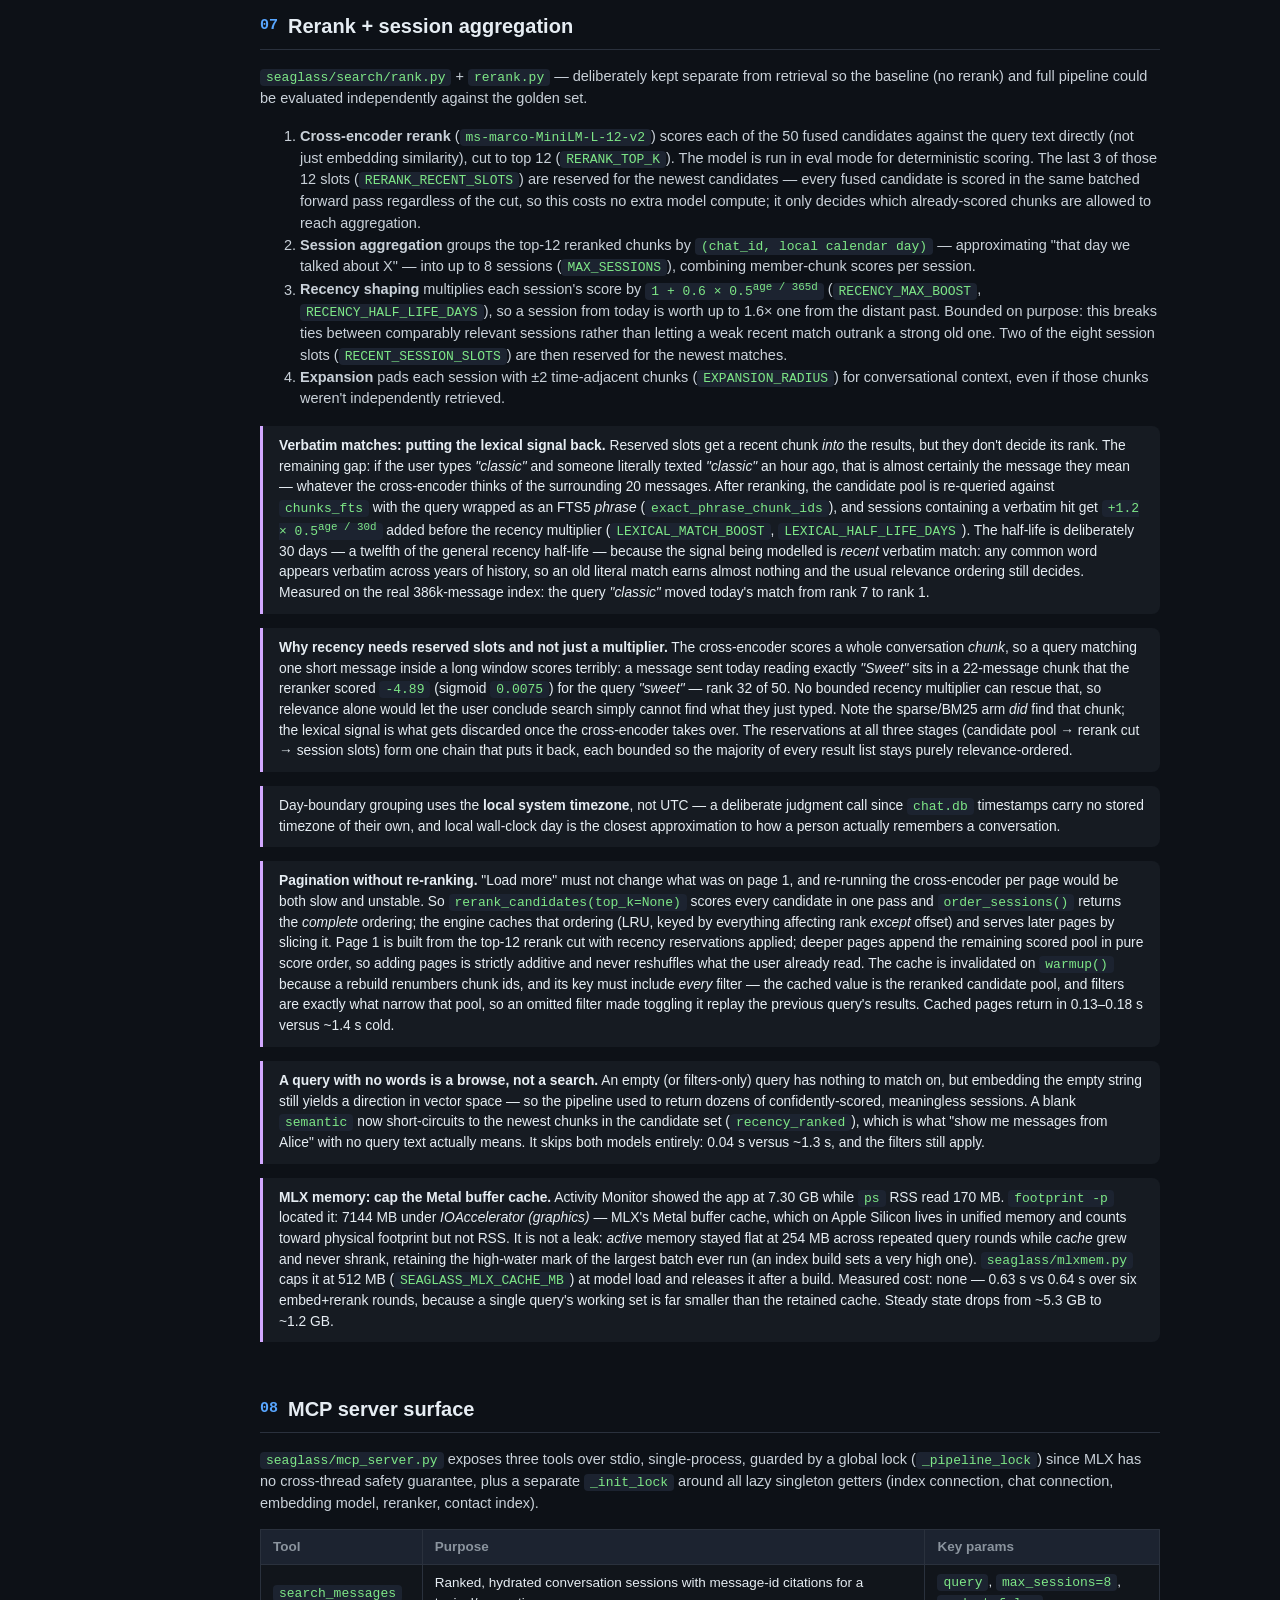
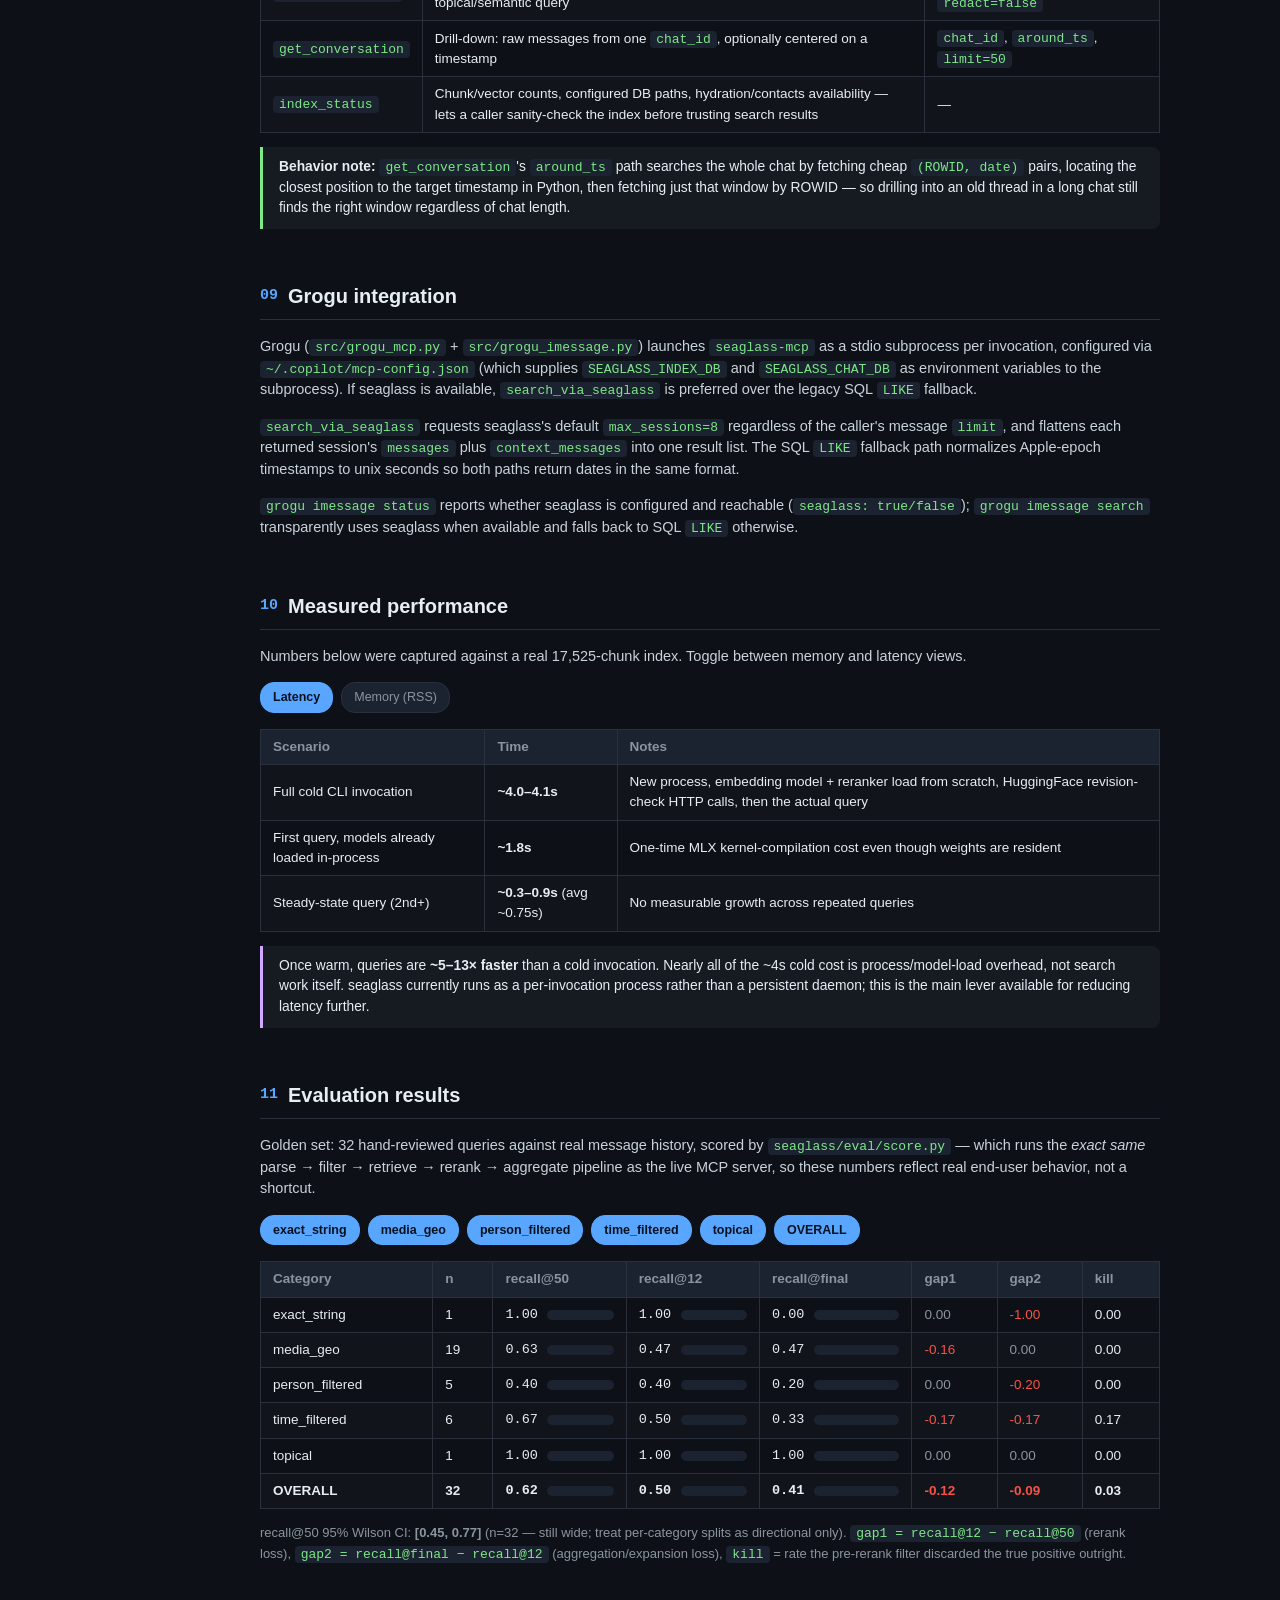
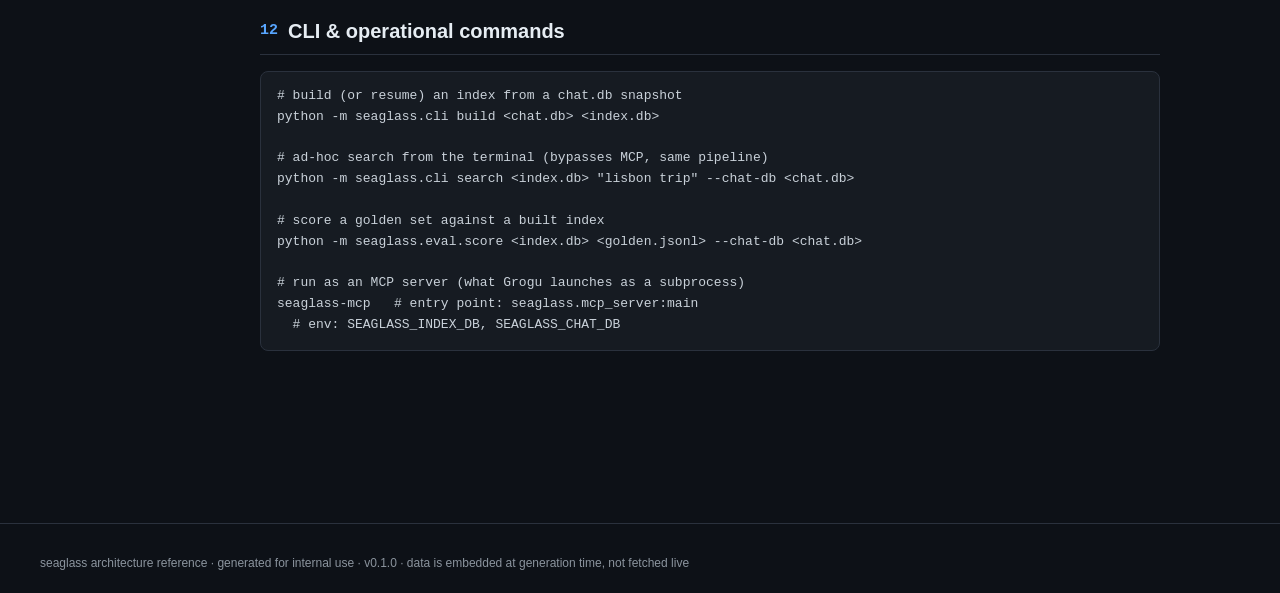
==== commit be55173c: "Fix filter-blind page cache; browse instead of scoring noise on blank queries - The page cache key o" ====
--- a/docs/architecture.html
+++ b/docs/architecture.html
@@ -489,8 +489,17 @@
         later pages by slicing it. Page 1 is built from the top-12 rerank cut with recency
         reservations applied; deeper pages append the remaining scored pool in pure score order,
         so adding pages is strictly additive and never reshuffles what the user already read.
-        The cache is invalidated on <code>warmup()</code> because a rebuild renumbers chunk ids.
+        The cache is invalidated on <code>warmup()</code> because a rebuild renumbers chunk ids, and its key must include <em>every</em> filter — the cached value is the reranked candidate pool, and filters are exactly what narrow that pool, so an omitted filter made toggling it replay the previous query's results.
         Cached pages return in 0.13–0.18&nbsp;s versus ~1.4&nbsp;s cold.
+      </div>
+      <div class="callout decision">
+        <strong>A query with no words is a browse, not a search.</strong>
+        An empty (or filters-only) query has nothing to match on, but embedding the empty string
+        still yields a direction in vector space — so the pipeline used to return dozens of
+        confidently-scored, meaningless sessions. A blank <code>semantic</code> now short-circuits
+        to the newest chunks in the candidate set (<code>recency_ranked</code>), which is what
+        "show me messages from Alice" with no query text actually means. It skips both models
+        entirely: 0.04&nbsp;s versus ~1.3&nbsp;s, and the filters still apply.
       </div>
       <div class="callout decision">
         <strong>MLX memory: cap the Metal buffer cache.</strong> Activity Monitor showed the app at
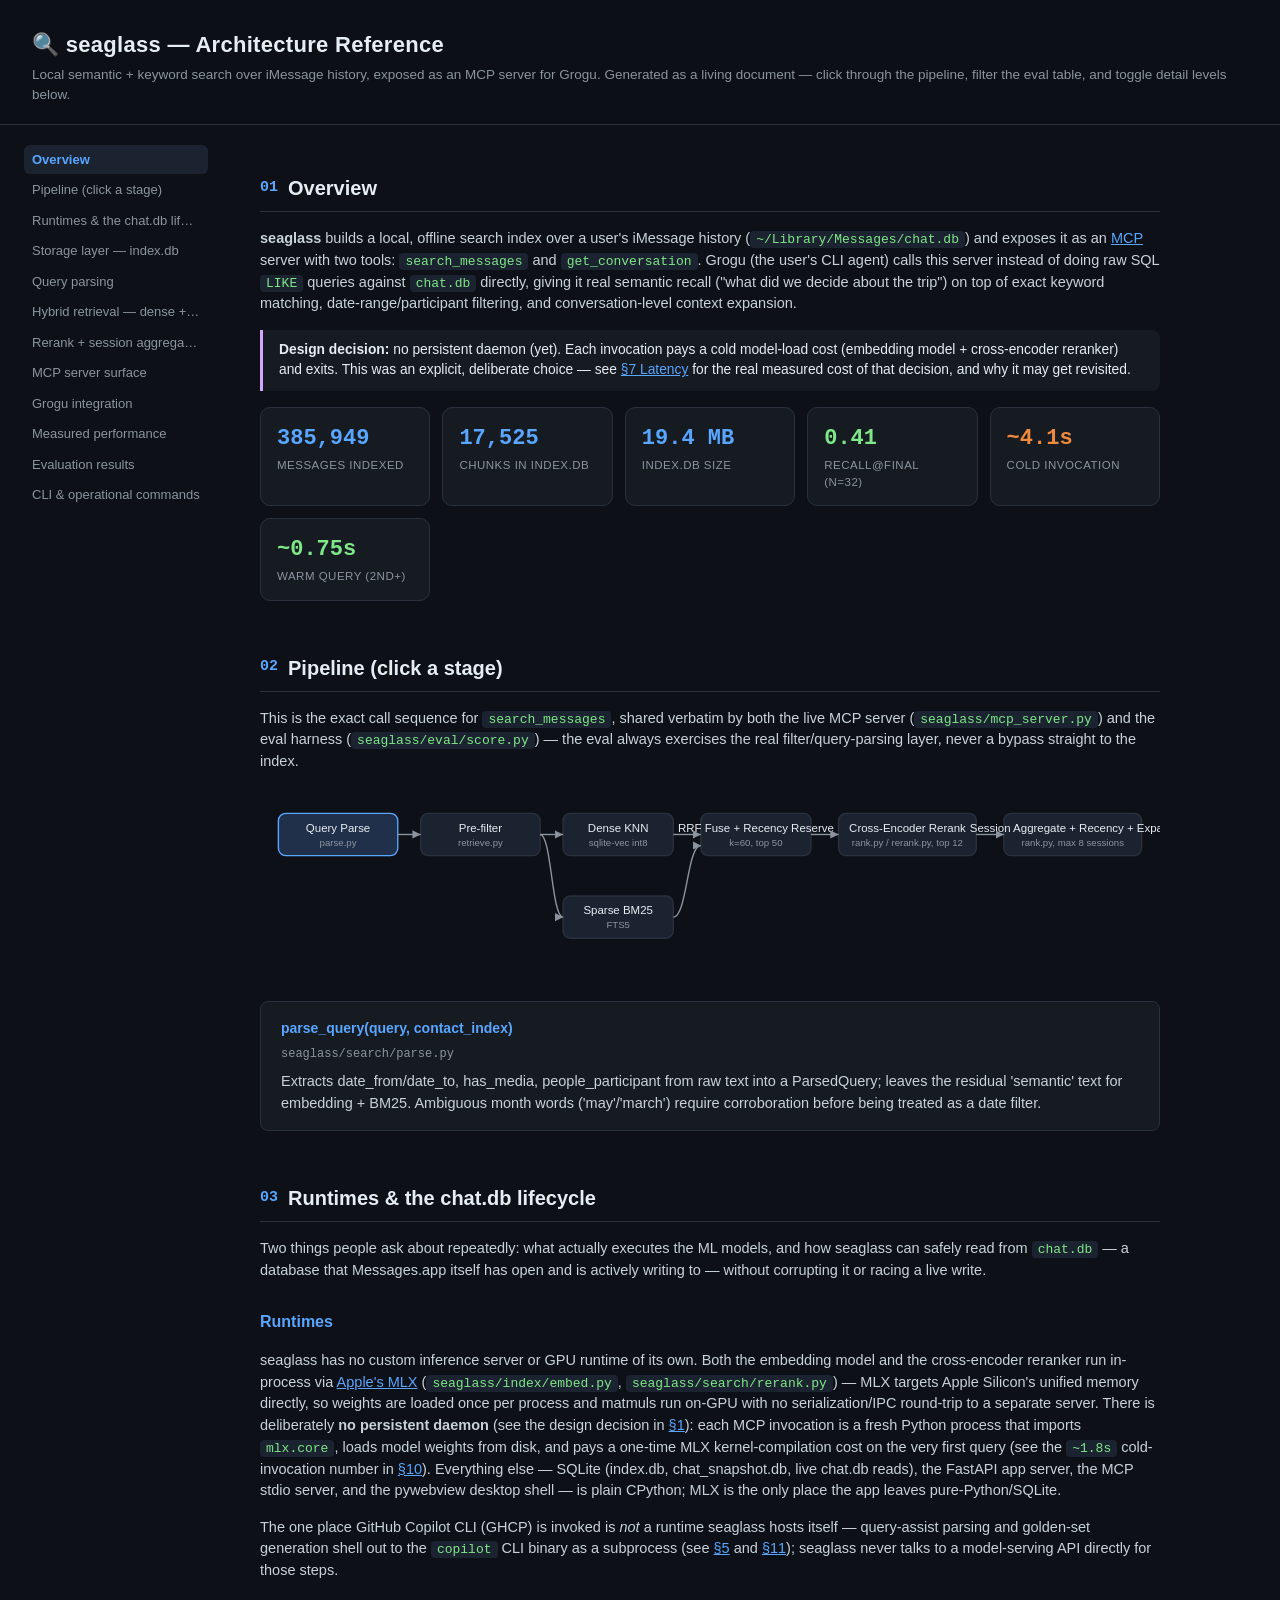
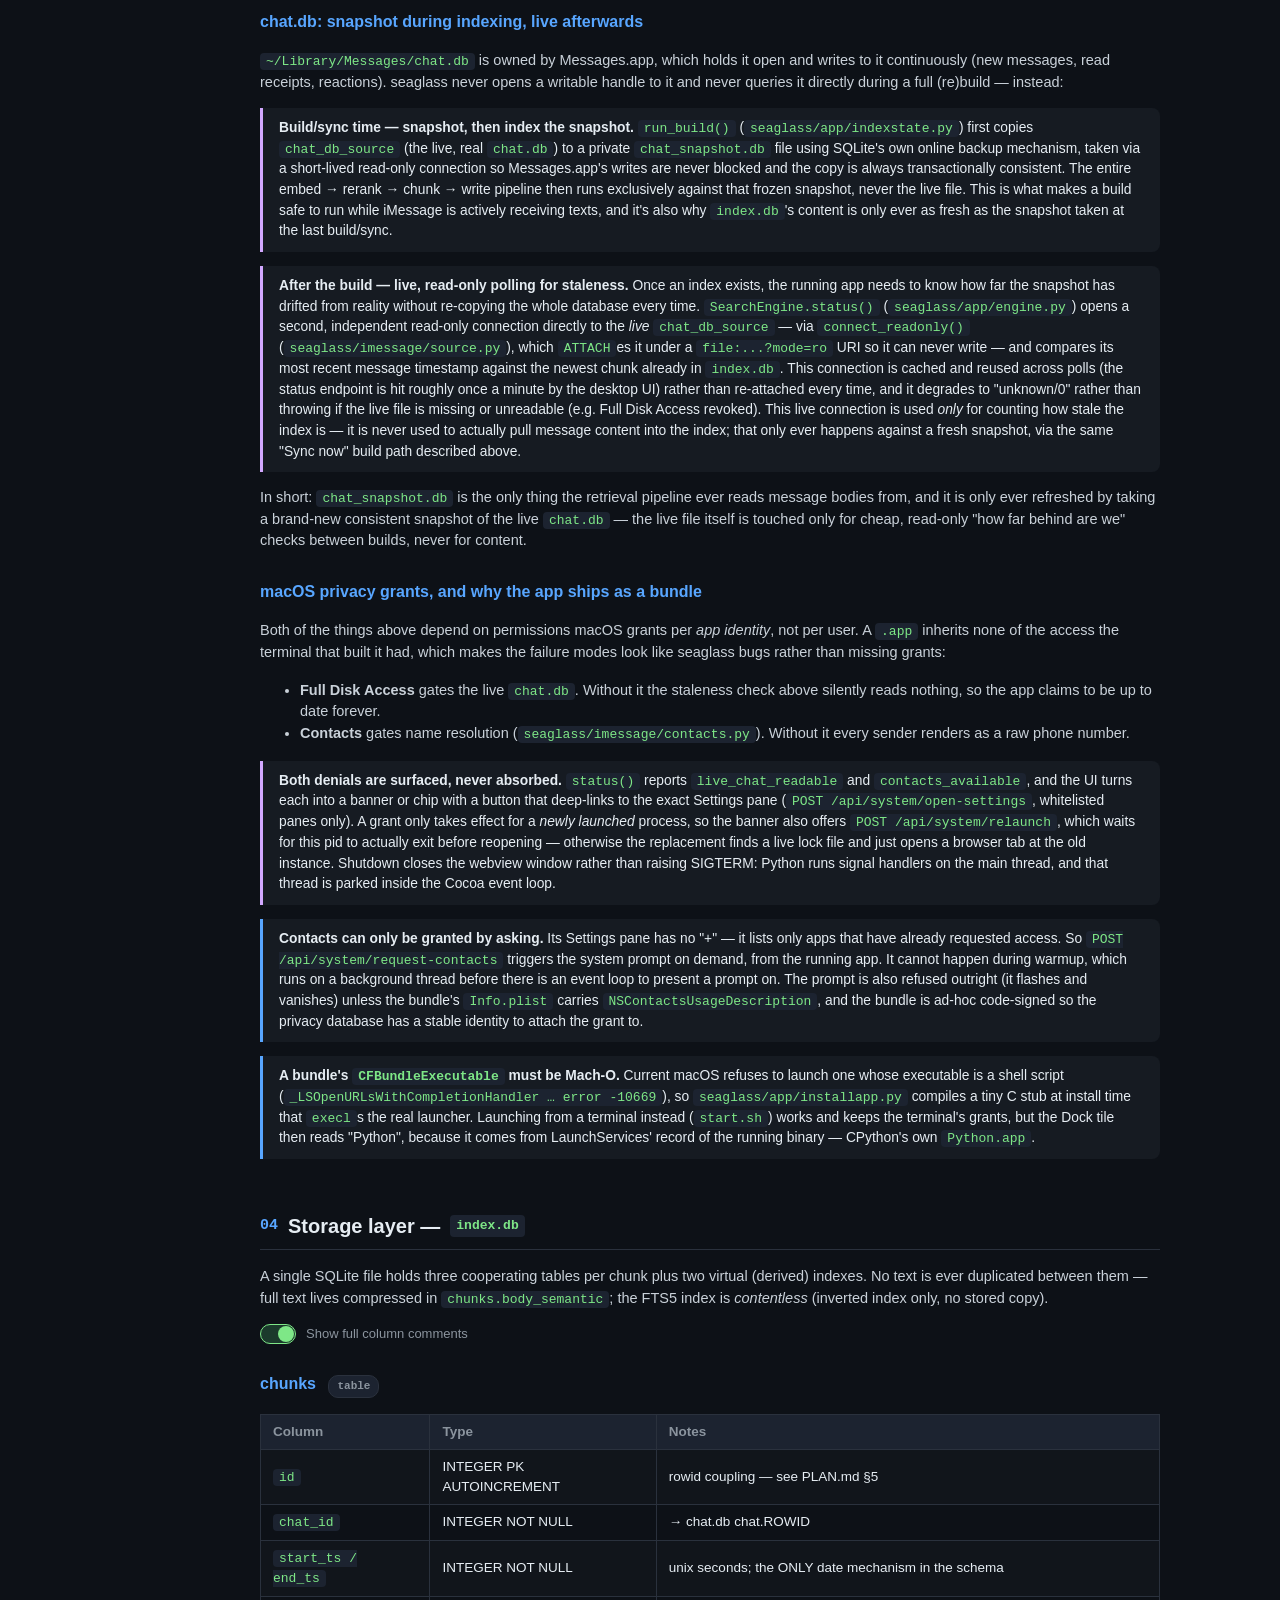
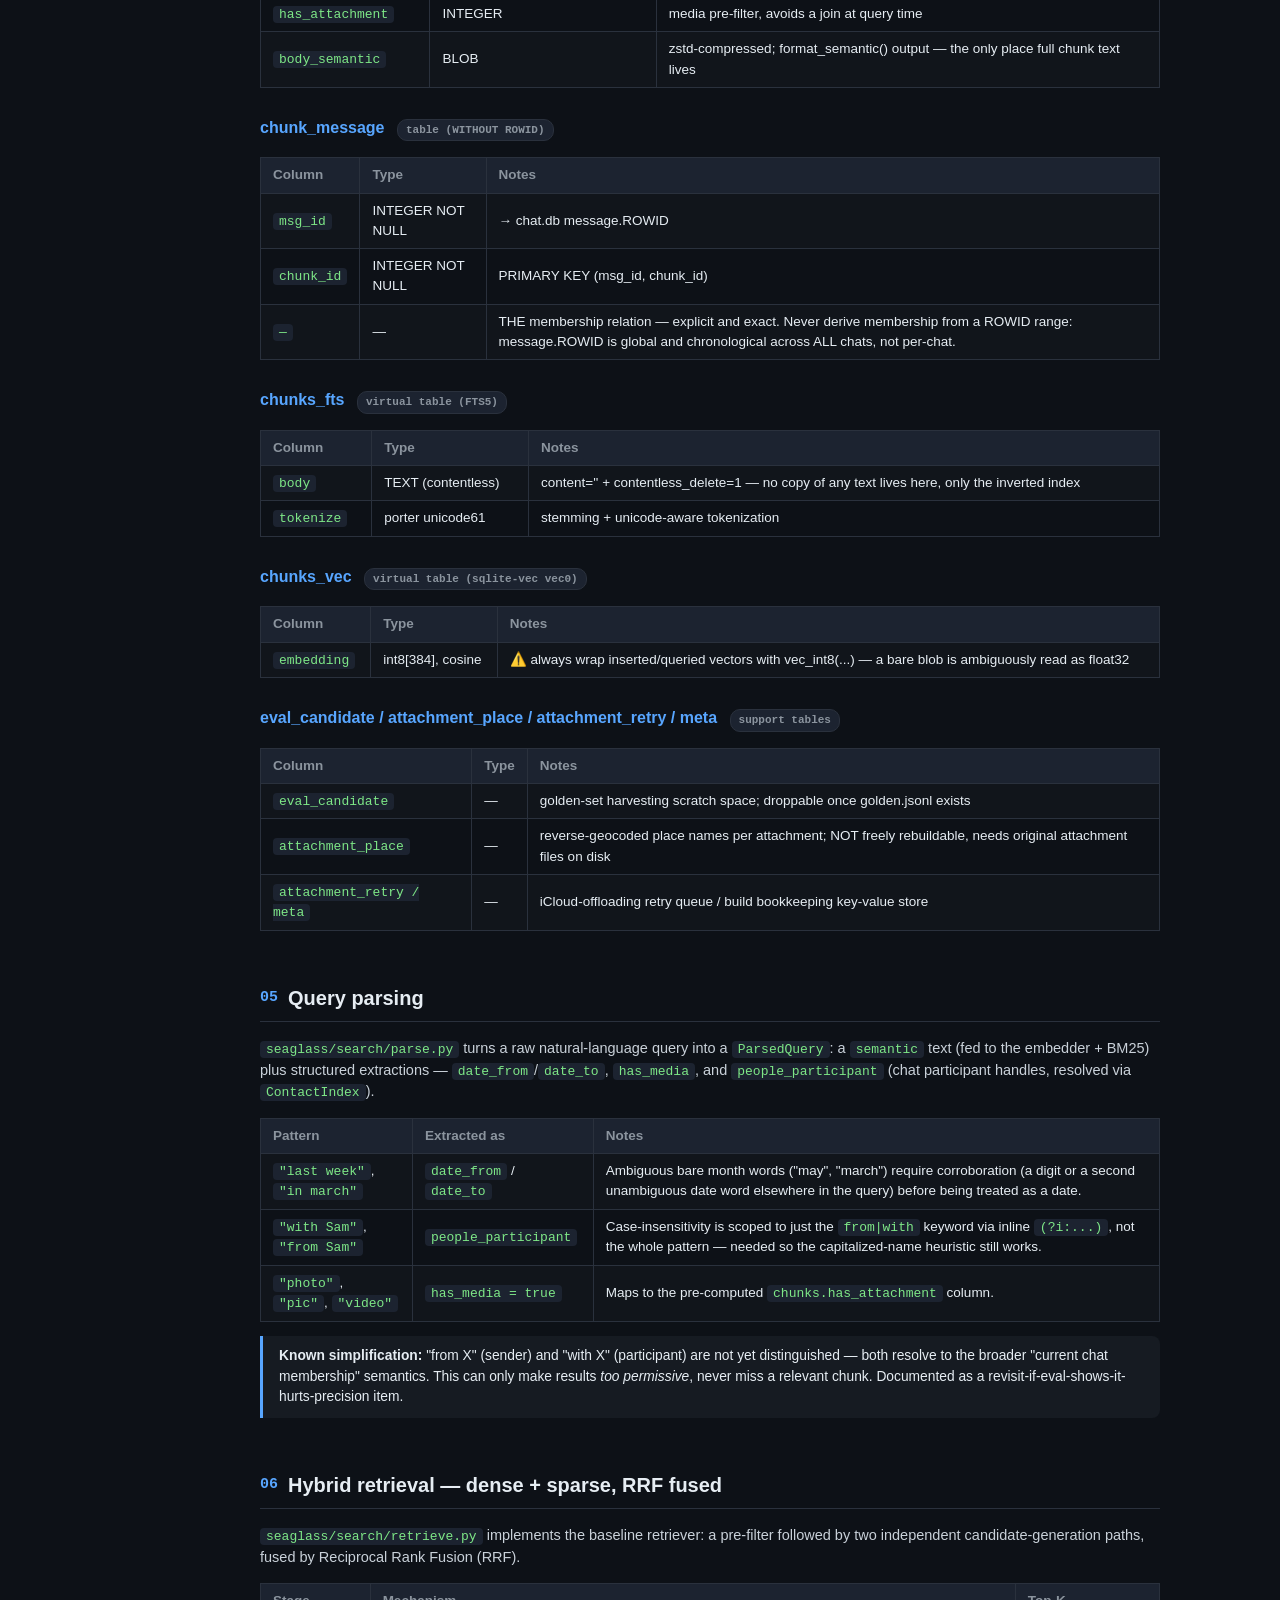
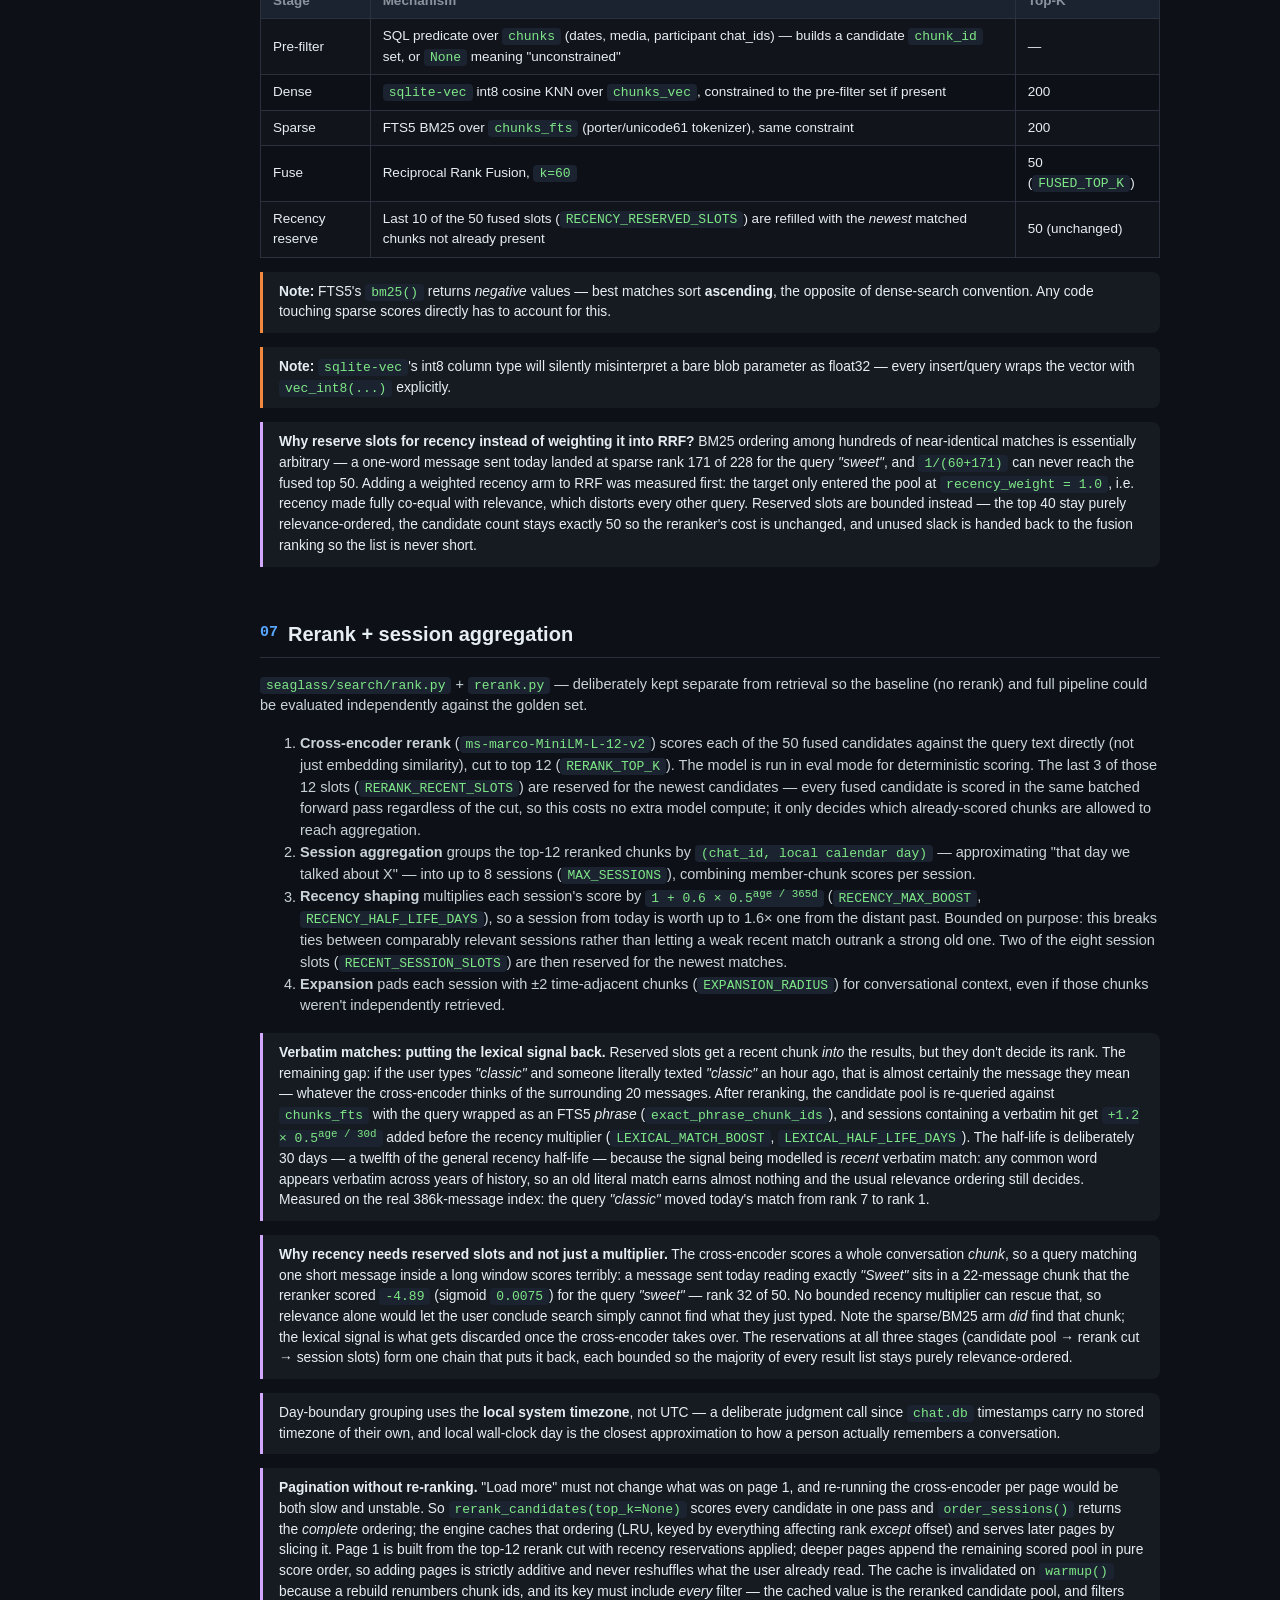
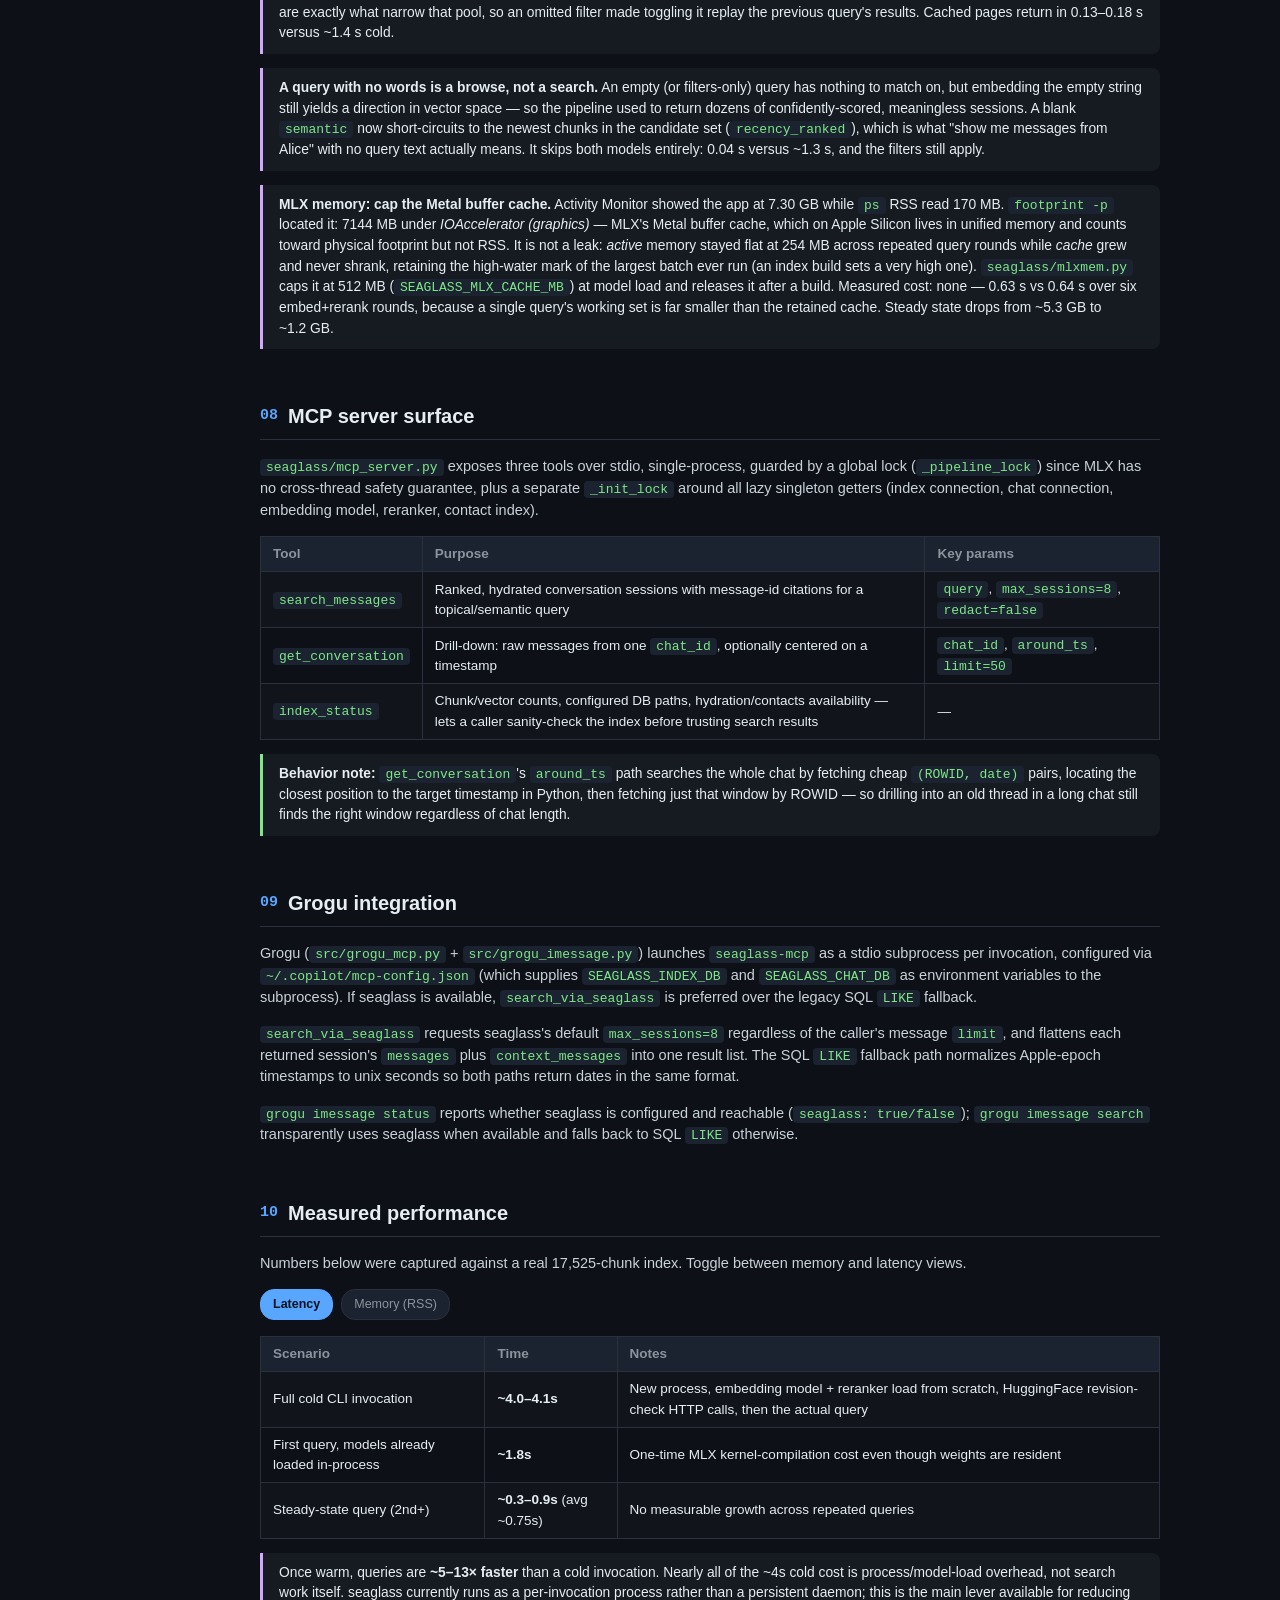
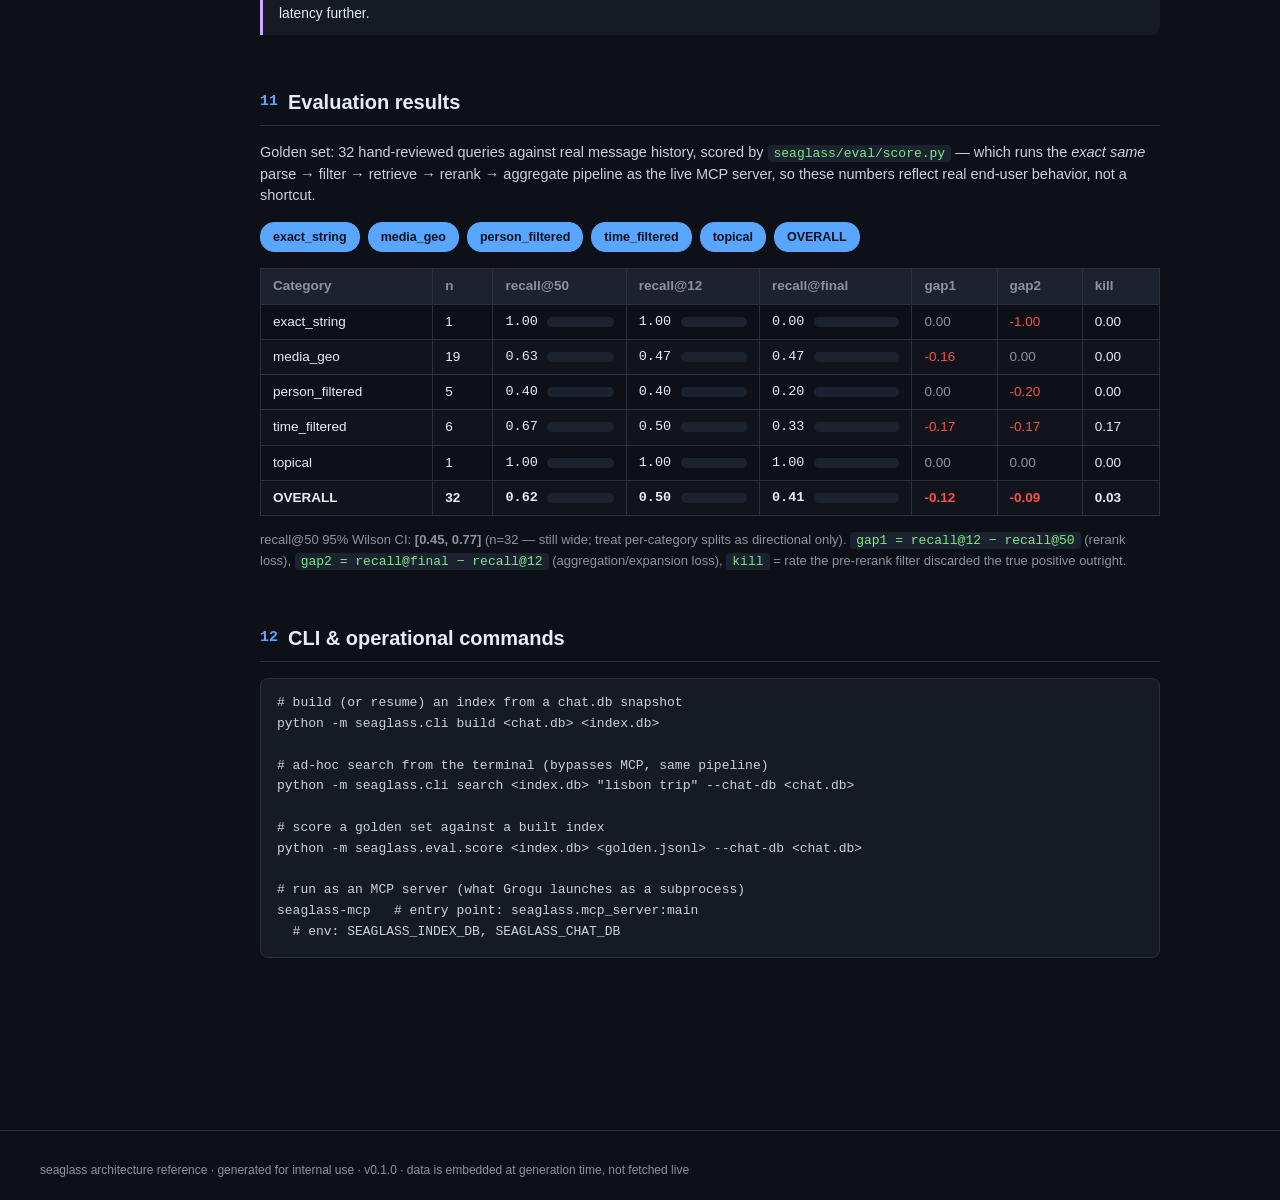
==== commit 39dccb4b: "Make macOS permission grants self-service Both permissions the app depends on are granted per app id" ====
--- a/docs/architecture.html
+++ b/docs/architecture.html
@@ -337,6 +337,52 @@
         snapshot of the live <code>chat.db</code> — the live file itself is touched only for cheap,
         read-only "how far behind are we" checks between builds, never for content.
       </p>
+
+      <h3>macOS privacy grants, and why the app ships as a bundle</h3>
+      <p>
+        Both of the things above depend on permissions macOS grants per <em>app identity</em>, not
+        per user. A <code>.app</code> inherits none of the access the terminal that built it had,
+        which makes the failure modes look like seaglass bugs rather than missing grants:
+      </p>
+      <ul>
+        <li><strong>Full Disk Access</strong> gates the live <code>chat.db</code>. Without it the
+        staleness check above silently reads nothing, so the app claims to be up to date forever.</li>
+        <li><strong>Contacts</strong> gates name resolution
+        (<code>seaglass/imessage/contacts.py</code>). Without it every sender renders as a raw phone
+        number.</li>
+      </ul>
+      <div class="callout decision">
+        <strong>Both denials are surfaced, never absorbed.</strong> <code>status()</code> reports
+        <code>live_chat_readable</code> and <code>contacts_available</code>, and the UI turns each
+        into a banner or chip with a button that deep-links to the exact Settings pane
+        (<code>POST /api/system/open-settings</code>, whitelisted panes only). A grant only takes
+        effect for a <em>newly launched</em> process, so the banner also offers
+        <code>POST /api/system/relaunch</code>, which waits for this pid to actually exit before
+        reopening — otherwise the replacement finds a live lock file and just opens a browser tab at
+        the old instance. Shutdown closes the webview window rather than raising SIGTERM: Python
+        runs signal handlers on the main thread, and that thread is parked inside the Cocoa event
+        loop.
+      </div>
+      <div class="callout gotcha">
+        <strong>Contacts can only be granted by asking.</strong> Its Settings pane has no "+" — it
+        lists only apps that have already requested access. So <code>POST
+        /api/system/request-contacts</code> triggers the system prompt on demand, from the running
+        app. It cannot happen during warmup, which runs on a background thread before there is an
+        event loop to present a prompt on. The prompt is also refused outright (it flashes and
+        vanishes) unless the bundle's <code>Info.plist</code> carries
+        <code>NSContactsUsageDescription</code>, and the bundle is ad-hoc code-signed so the privacy
+        database has a stable identity to attach the grant to.
+      </div>
+      <div class="callout gotcha">
+        <strong>A bundle's <code>CFBundleExecutable</code> must be Mach-O.</strong> Current macOS
+        refuses to launch one whose executable is a shell script
+        (<code>_LSOpenURLsWithCompletionHandler … error -10669</code>), so
+        <code>seaglass/app/installapp.py</code> compiles a tiny C stub at install time that
+        <code>execl</code>s the real launcher. Launching from a terminal instead
+        (<code>start.sh</code>) works and keeps the terminal's grants, but the Dock tile then reads
+        "Python", because it comes from LaunchServices' record of the running binary — CPython's own
+        <code>Python.app</code>.
+      </div>
     </section>
 
     <section id="storage">
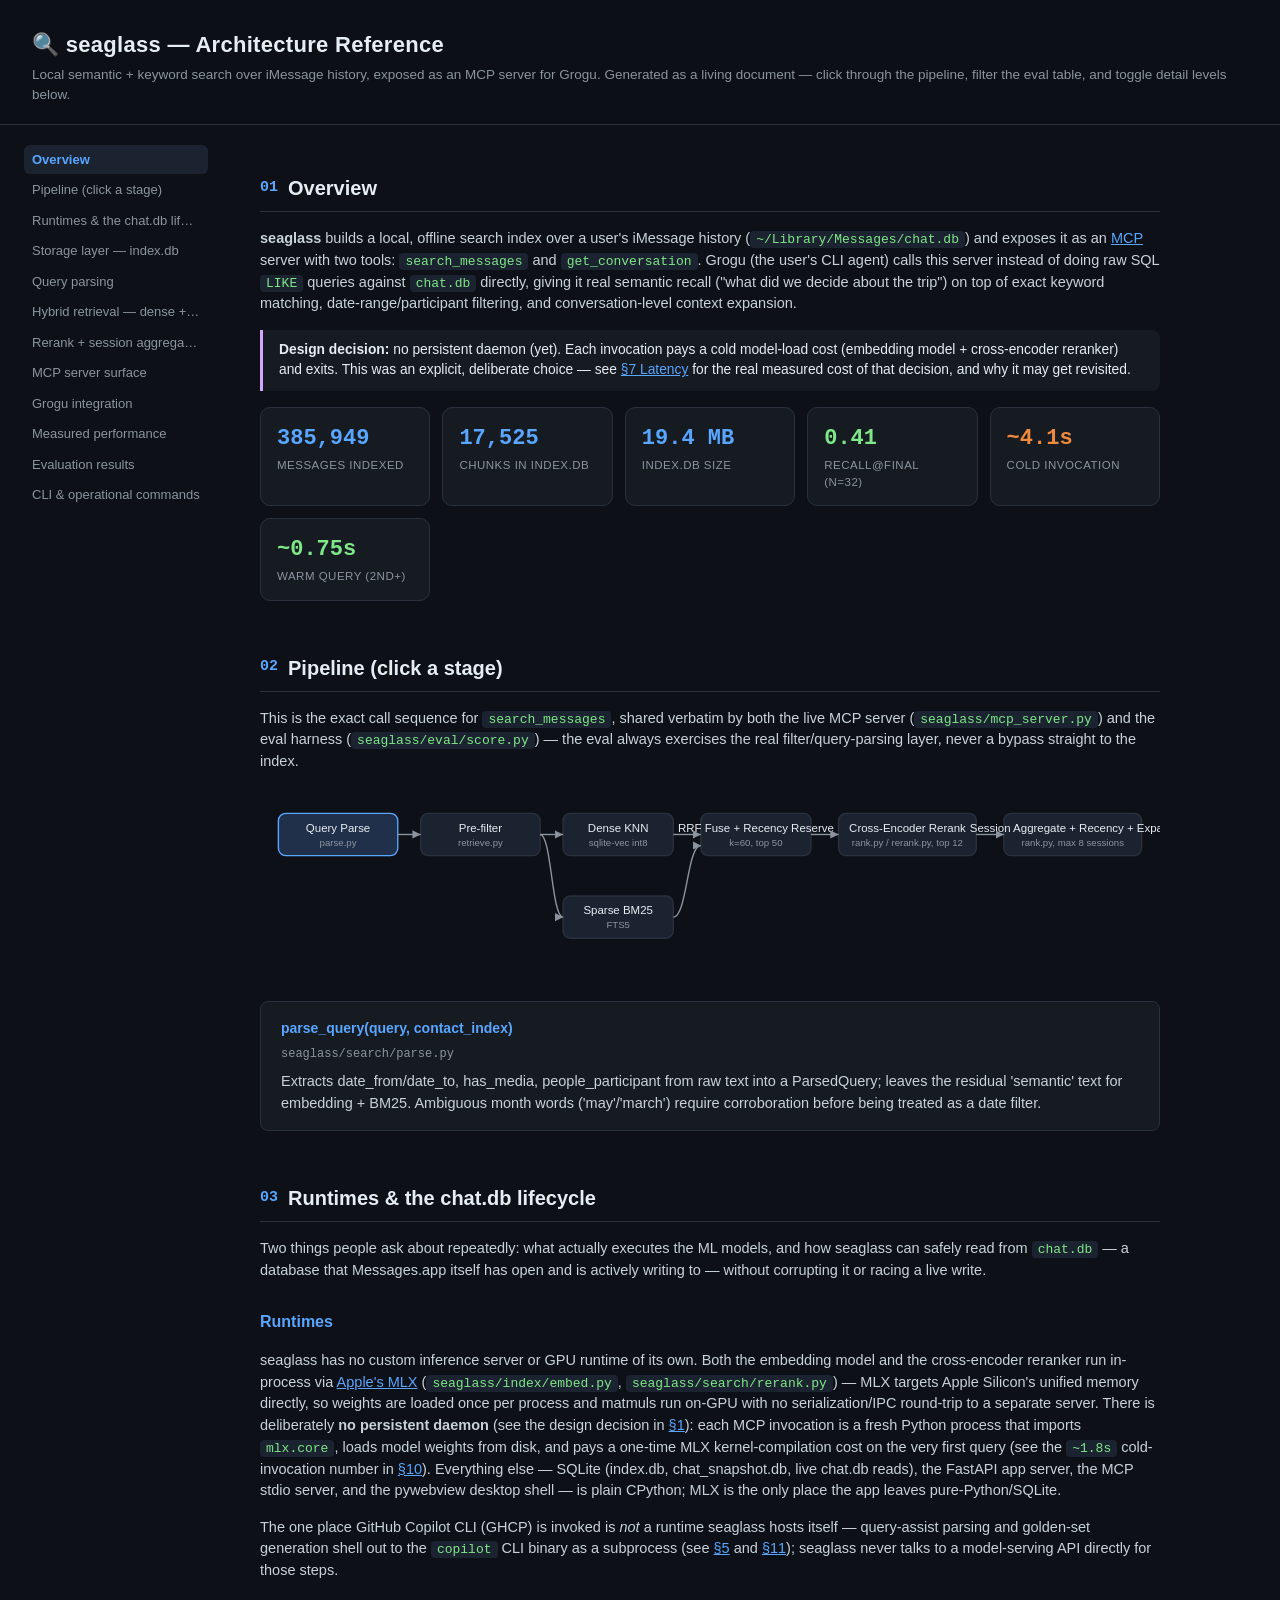
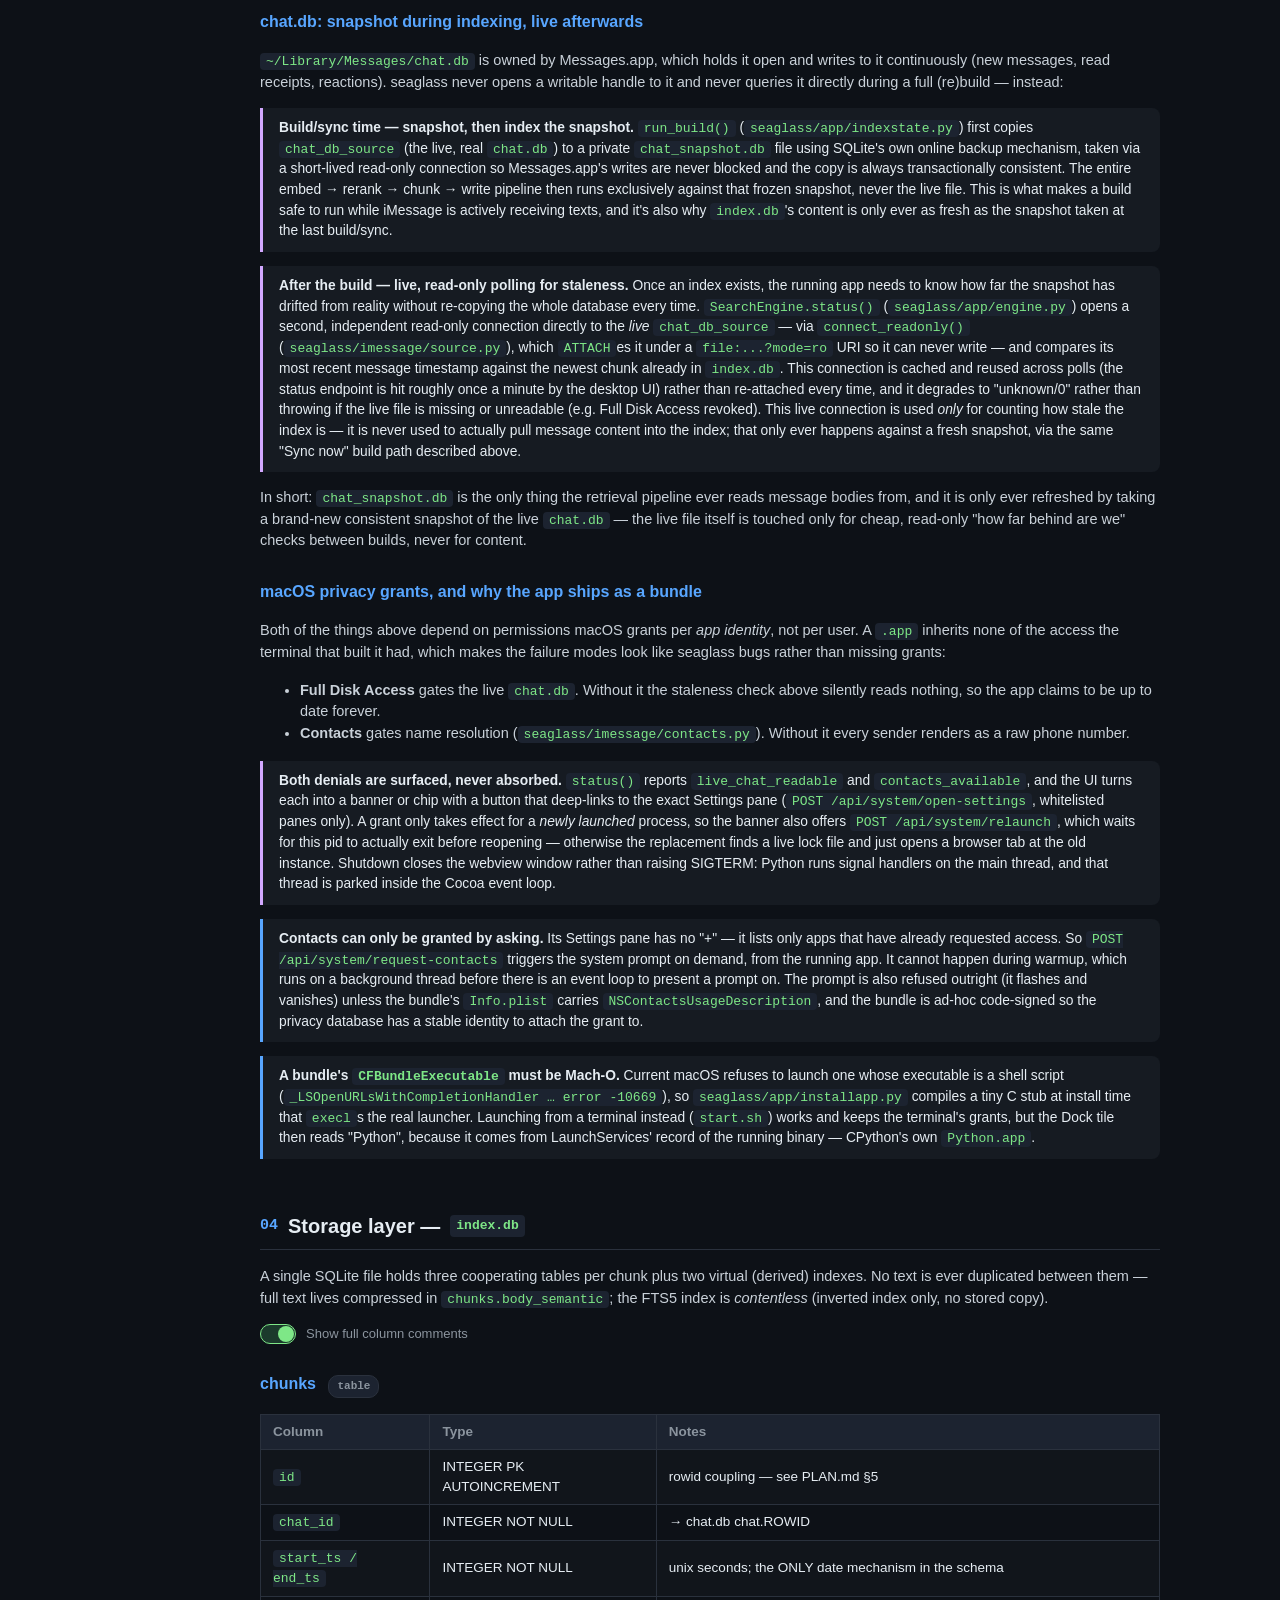
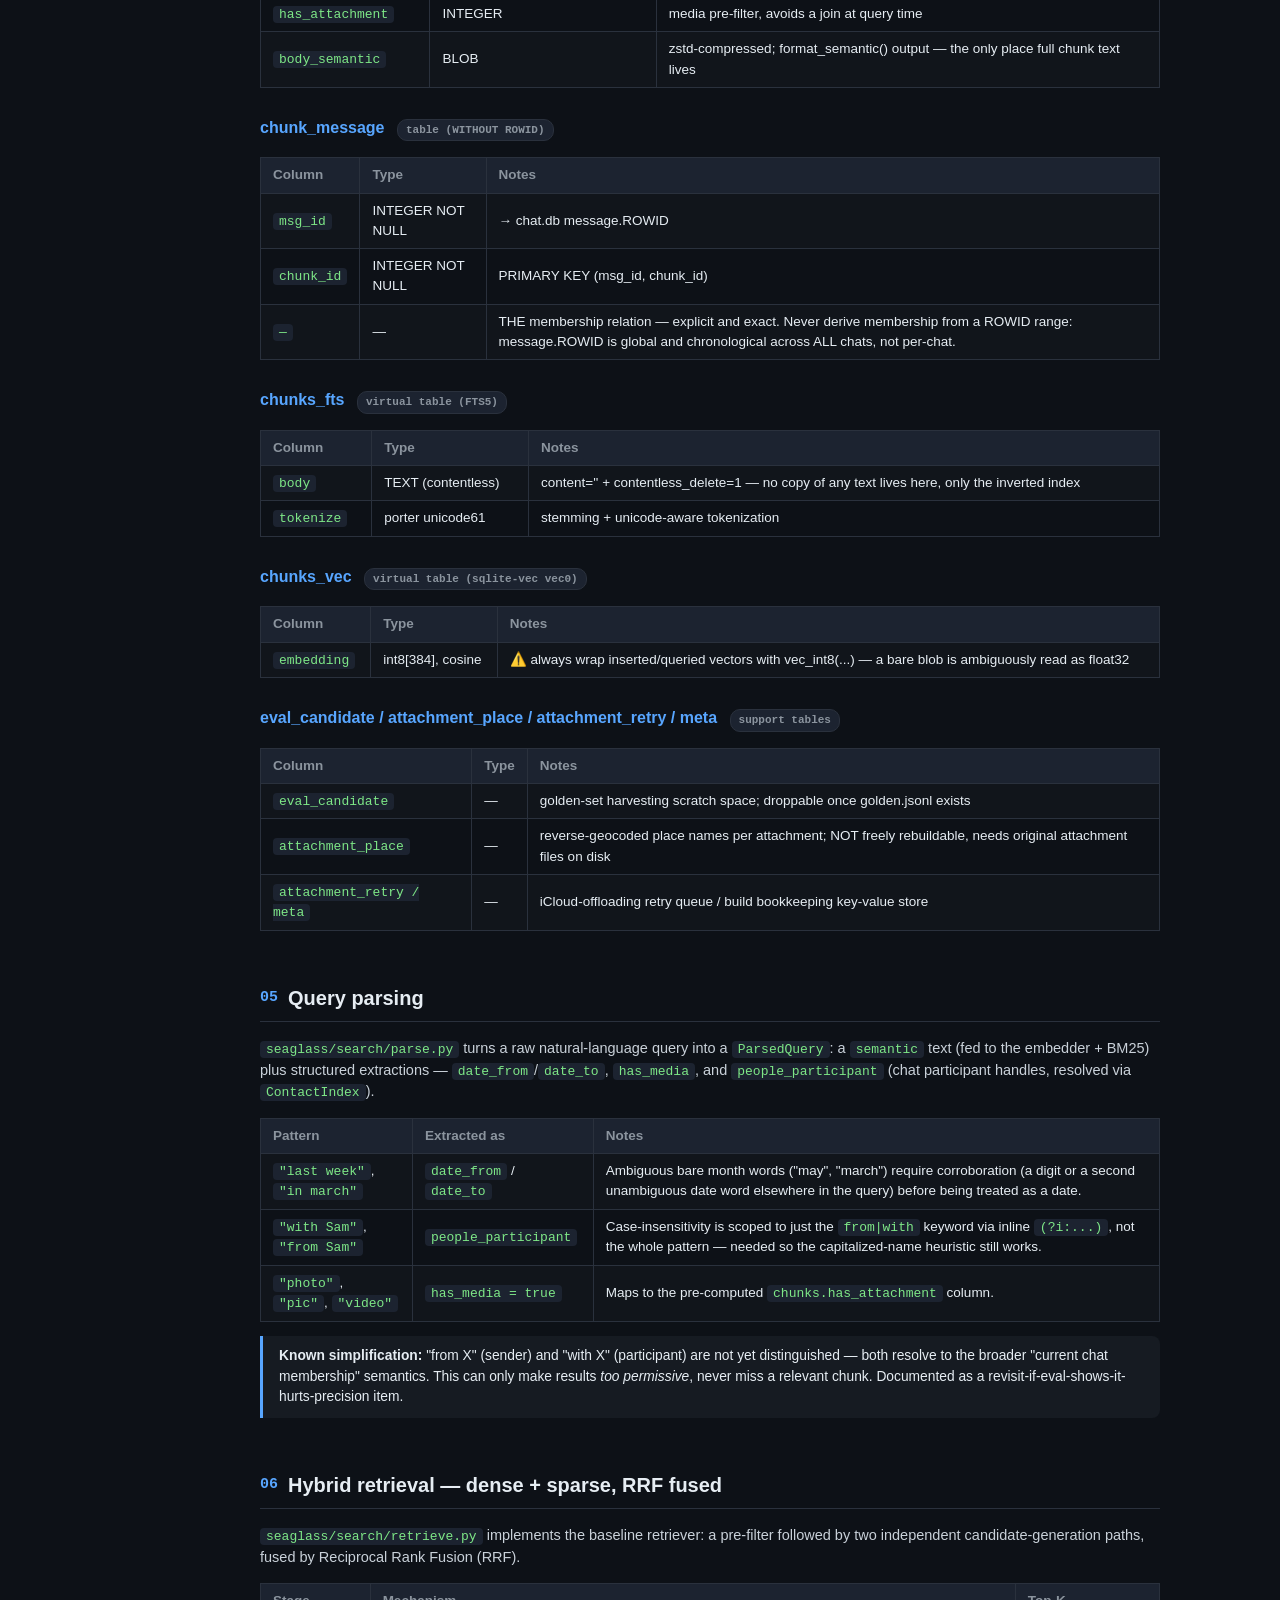
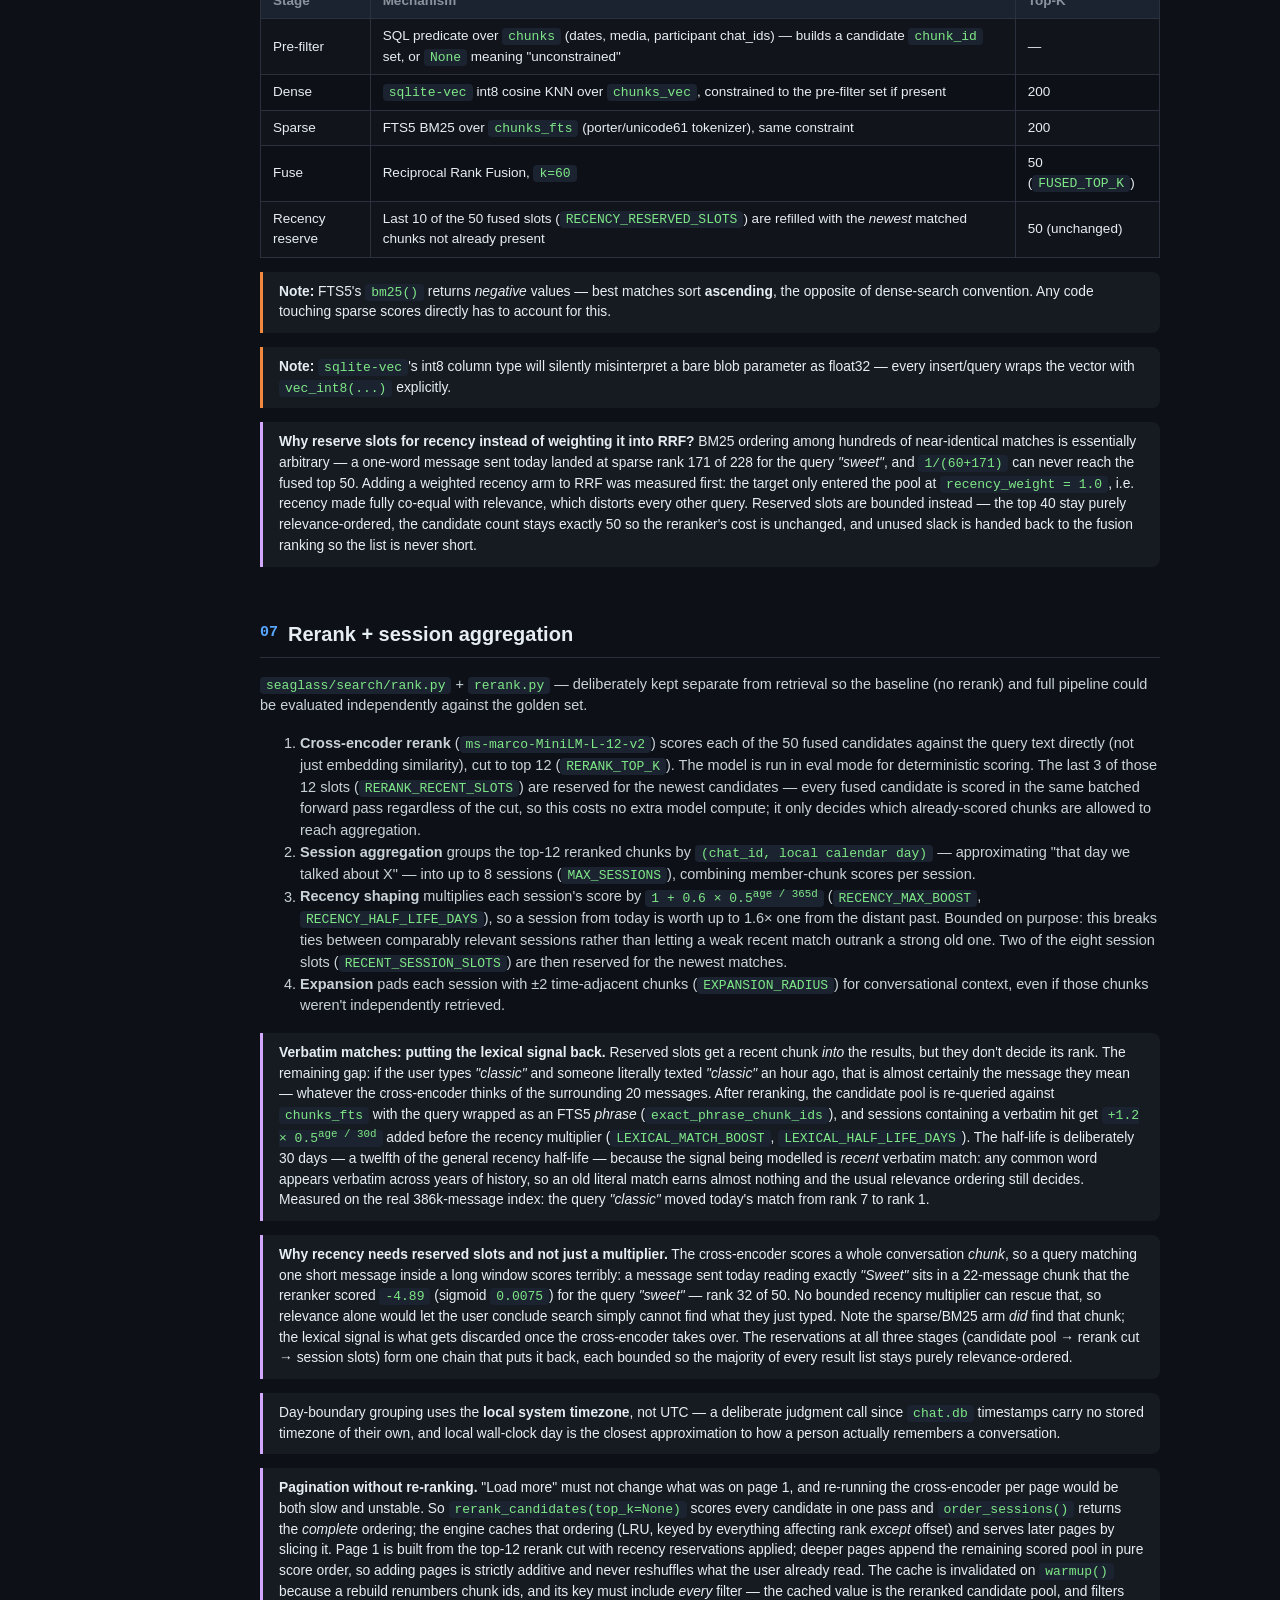
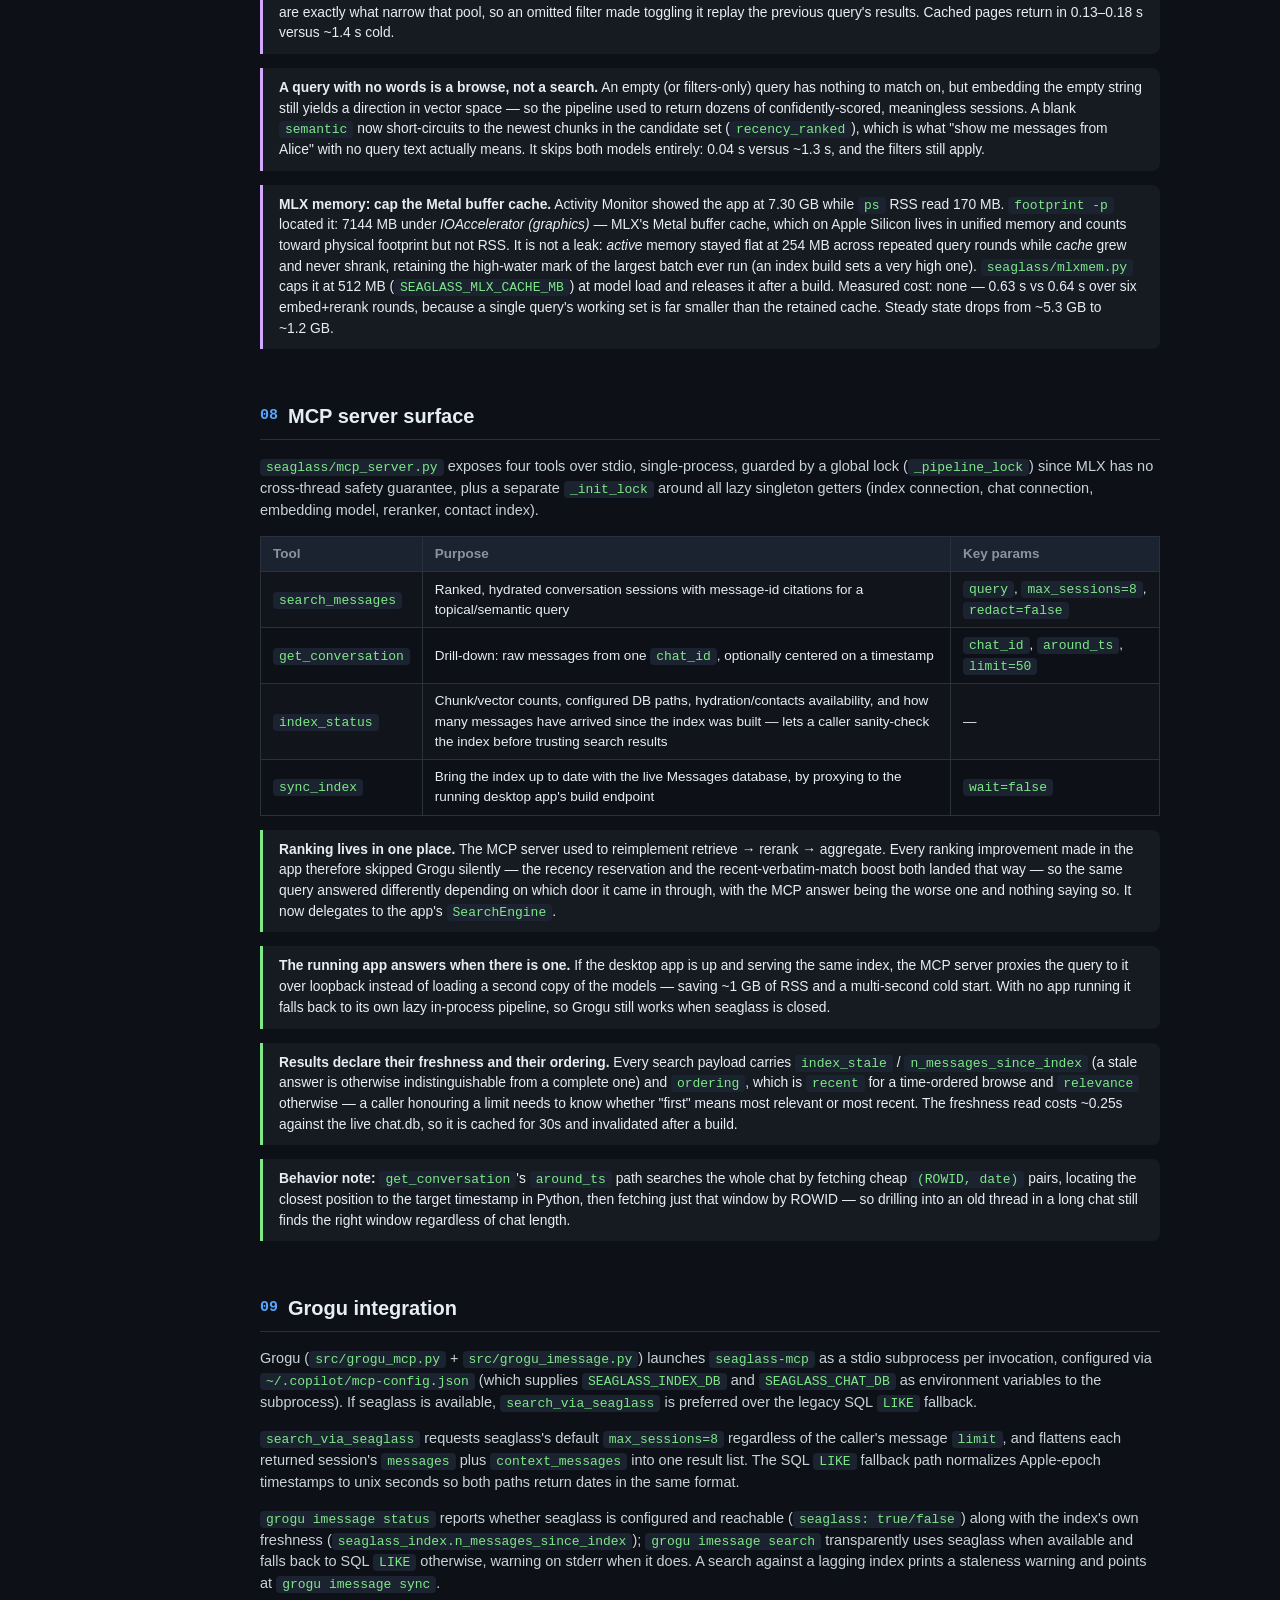
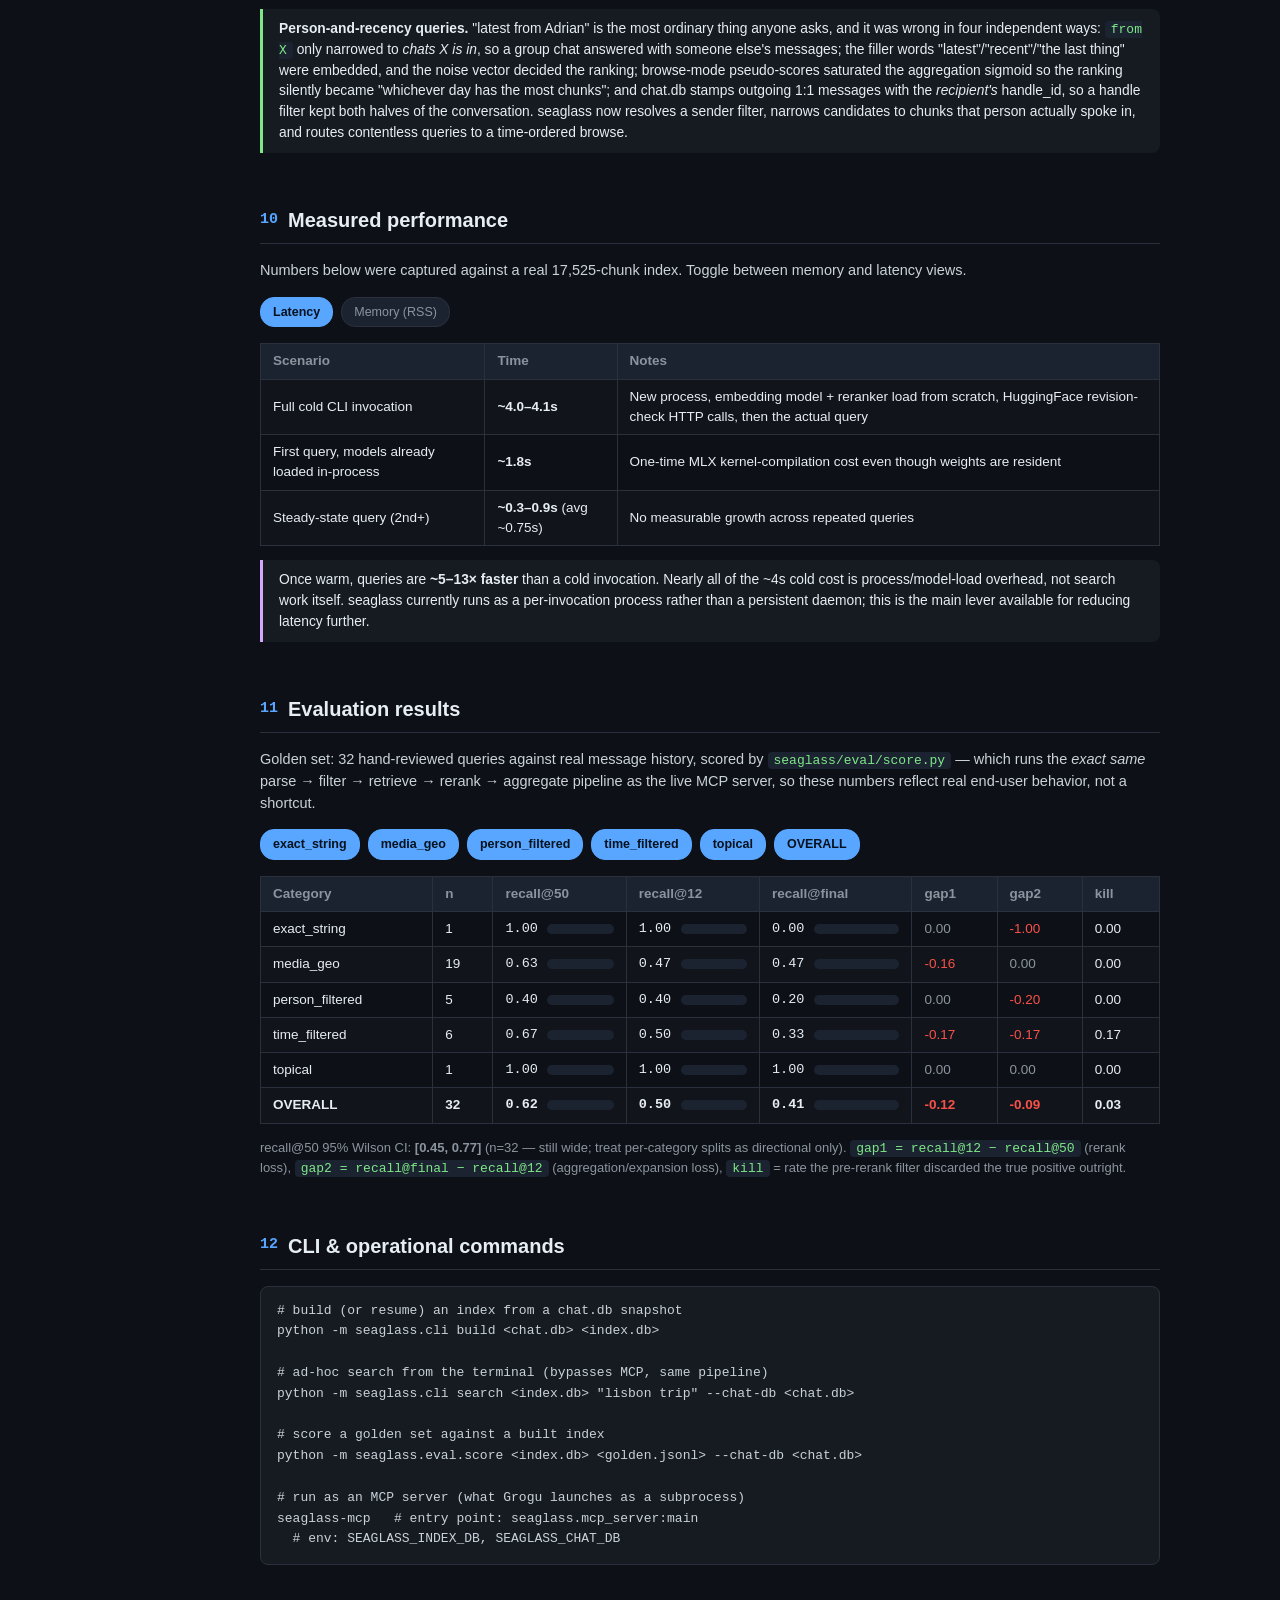
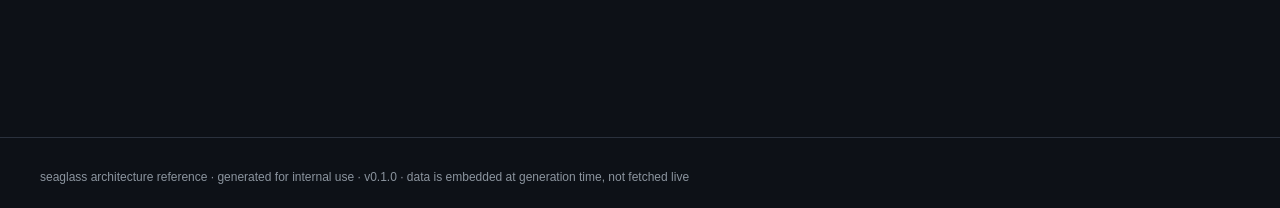
==== commit 6fa367e1: "Document the engine unification, app proxy, and recency fixes Co-authored-by: Copilot <223556219+Cop" ====
--- a/docs/architecture.html
+++ b/docs/architecture.html
@@ -564,7 +564,7 @@
 
     <section id="mcp">
       <h2><span class="num">08</span> MCP server surface</h2>
-      <p><code>seaglass/mcp_server.py</code> exposes three tools over stdio, single-process, guarded by
+      <p><code>seaglass/mcp_server.py</code> exposes four tools over stdio, single-process, guarded by
       a global lock (<code>_pipeline_lock</code>) since MLX has no cross-thread safety guarantee, plus
       a separate <code>_init_lock</code> around all lazy singleton getters (index connection, chat
       connection, embedding model, reranker, contact index).</p>
@@ -572,8 +572,33 @@
         <tr><th>Tool</th><th>Purpose</th><th>Key params</th></tr>
         <tr><td><code>search_messages</code></td><td>Ranked, hydrated conversation sessions with message-id citations for a topical/semantic query</td><td><code>query</code>, <code>max_sessions=8</code>, <code>redact=false</code></td></tr>
         <tr><td><code>get_conversation</code></td><td>Drill-down: raw messages from one <code>chat_id</code>, optionally centered on a timestamp</td><td><code>chat_id</code>, <code>around_ts</code>, <code>limit=50</code></td></tr>
-        <tr><td><code>index_status</code></td><td>Chunk/vector counts, configured DB paths, hydration/contacts availability — lets a caller sanity-check the index before trusting search results</td><td>—</td></tr>
+        <tr><td><code>index_status</code></td><td>Chunk/vector counts, configured DB paths, hydration/contacts availability, and how many messages have arrived since the index was built — lets a caller sanity-check the index before trusting search results</td><td>—</td></tr>
+        <tr><td><code>sync_index</code></td><td>Bring the index up to date with the live Messages database, by proxying to the running desktop app's build endpoint</td><td><code>wait=false</code></td></tr>
       </table>
+      <div class="callout fix">
+        <strong>Ranking lives in one place.</strong> The MCP server used to reimplement
+        retrieve → rerank → aggregate. Every ranking improvement made in the app therefore
+        skipped Grogu silently — the recency reservation and the recent-verbatim-match boost
+        both landed that way — so the same query answered differently depending on which door
+        it came in through, with the MCP answer being the worse one and nothing saying so. It
+        now delegates to the app's <code>SearchEngine</code>.
+      </div>
+      <div class="callout fix">
+        <strong>The running app answers when there is one.</strong> If the desktop app is up
+        and serving the same index, the MCP server proxies the query to it over loopback
+        instead of loading a second copy of the models — saving ~1&nbsp;GB of RSS and a
+        multi-second cold start. With no app running it falls back to its own lazy in-process
+        pipeline, so Grogu still works when seaglass is closed.
+      </div>
+      <div class="callout fix">
+        <strong>Results declare their freshness and their ordering.</strong> Every search
+        payload carries <code>index_stale</code> / <code>n_messages_since_index</code> (a
+        stale answer is otherwise indistinguishable from a complete one) and
+        <code>ordering</code>, which is <code>recent</code> for a time-ordered browse and
+        <code>relevance</code> otherwise — a caller honouring a limit needs to know whether
+        "first" means most relevant or most recent. The freshness read costs ~0.25s against
+        the live chat.db, so it is cached for 30s and invalidated after a build.
+      </div>
       <div class="callout fix">
         <strong>Behavior note:</strong> <code>get_conversation</code>'s <code>around_ts</code>
         path searches the whole chat by fetching cheap <code>(ROWID, date)</code> pairs, locating
@@ -597,8 +622,23 @@
       <code>LIKE</code> fallback path normalizes Apple-epoch timestamps to unix seconds so both paths
       return dates in the same format.</p>
       <p><code>grogu imessage status</code> reports whether seaglass is configured and reachable
-      (<code>seaglass: true/false</code>); <code>grogu imessage search</code> transparently uses
-      seaglass when available and falls back to SQL <code>LIKE</code> otherwise.</p>
+      (<code>seaglass: true/false</code>) along with the index's own freshness
+      (<code>seaglass_index.n_messages_since_index</code>); <code>grogu imessage search</code>
+      transparently uses seaglass when available and falls back to SQL <code>LIKE</code>
+      otherwise, warning on stderr when it does. A search against a lagging index prints a
+      staleness warning and points at <code>grogu imessage sync</code>.</p>
+      <div class="callout fix">
+        <strong>Person-and-recency queries.</strong> "latest from Adrian" is the most ordinary
+        thing anyone asks, and it was wrong in four independent ways: <code>from X</code> only
+        narrowed to <em>chats X is in</em>, so a group chat answered with someone else's
+        messages; the filler words "latest"/"recent"/"the last thing" were embedded, and the
+        noise vector decided the ranking; browse-mode pseudo-scores saturated the aggregation
+        sigmoid so the ranking silently became "whichever day has the most chunks"; and
+        chat.db stamps outgoing 1:1 messages with the <em>recipient's</em> handle_id, so a
+        handle filter kept both halves of the conversation. seaglass now resolves a sender
+        filter, narrows candidates to chunks that person actually spoke in, and routes
+        contentless queries to a time-ordered browse.
+      </div>
     </section>
 
     <section id="latency">
